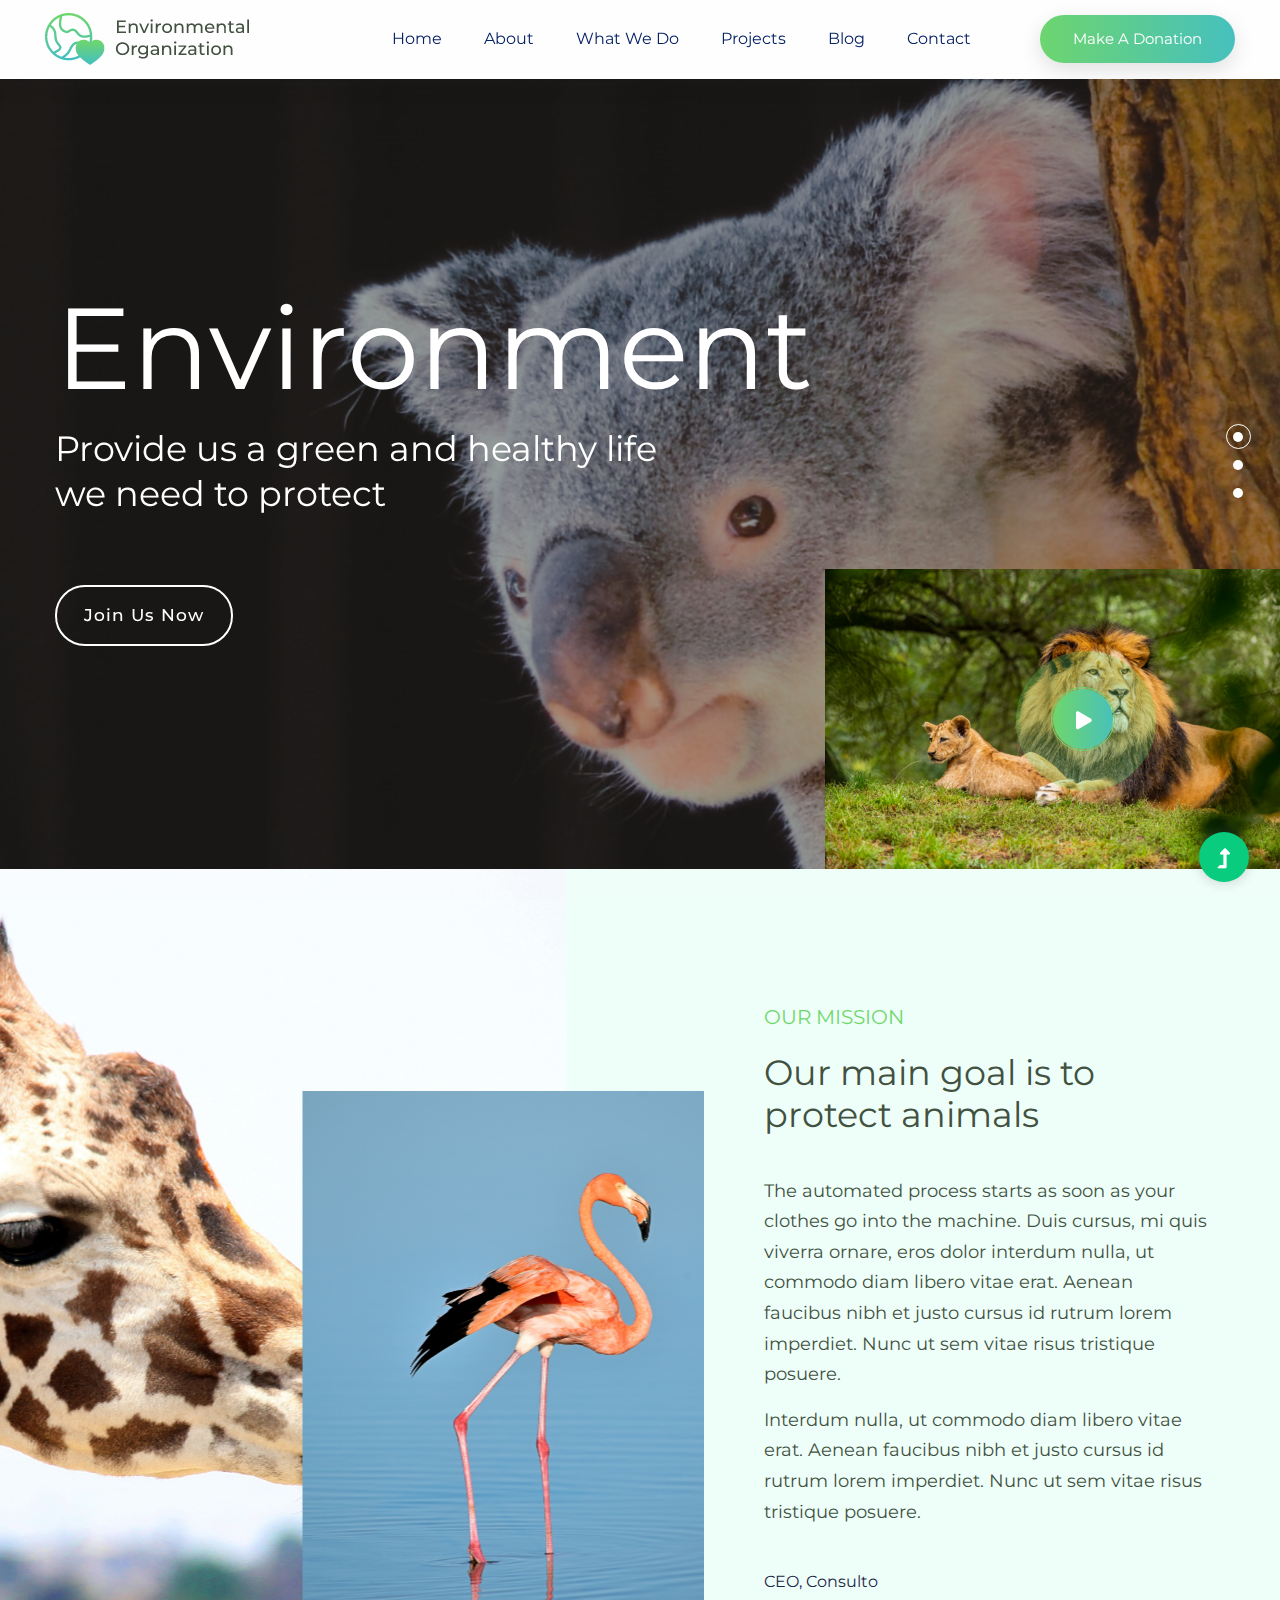
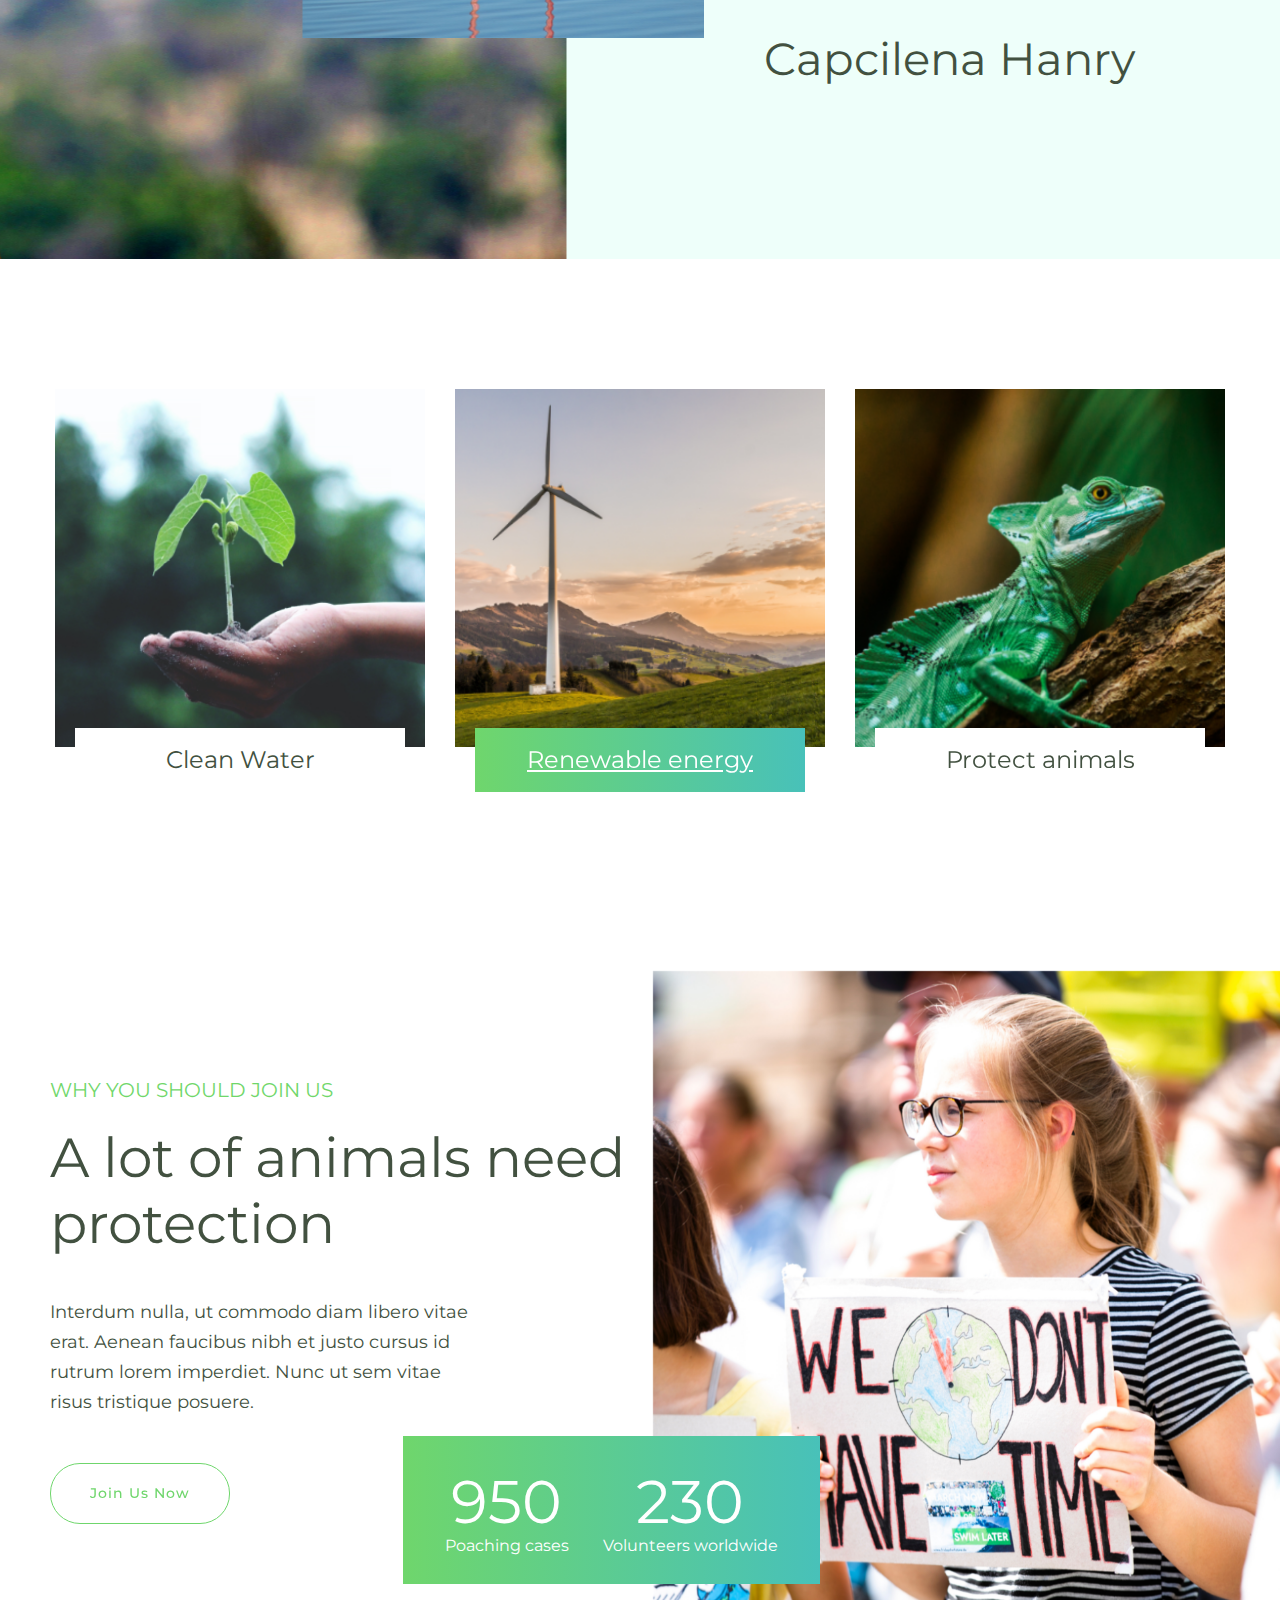
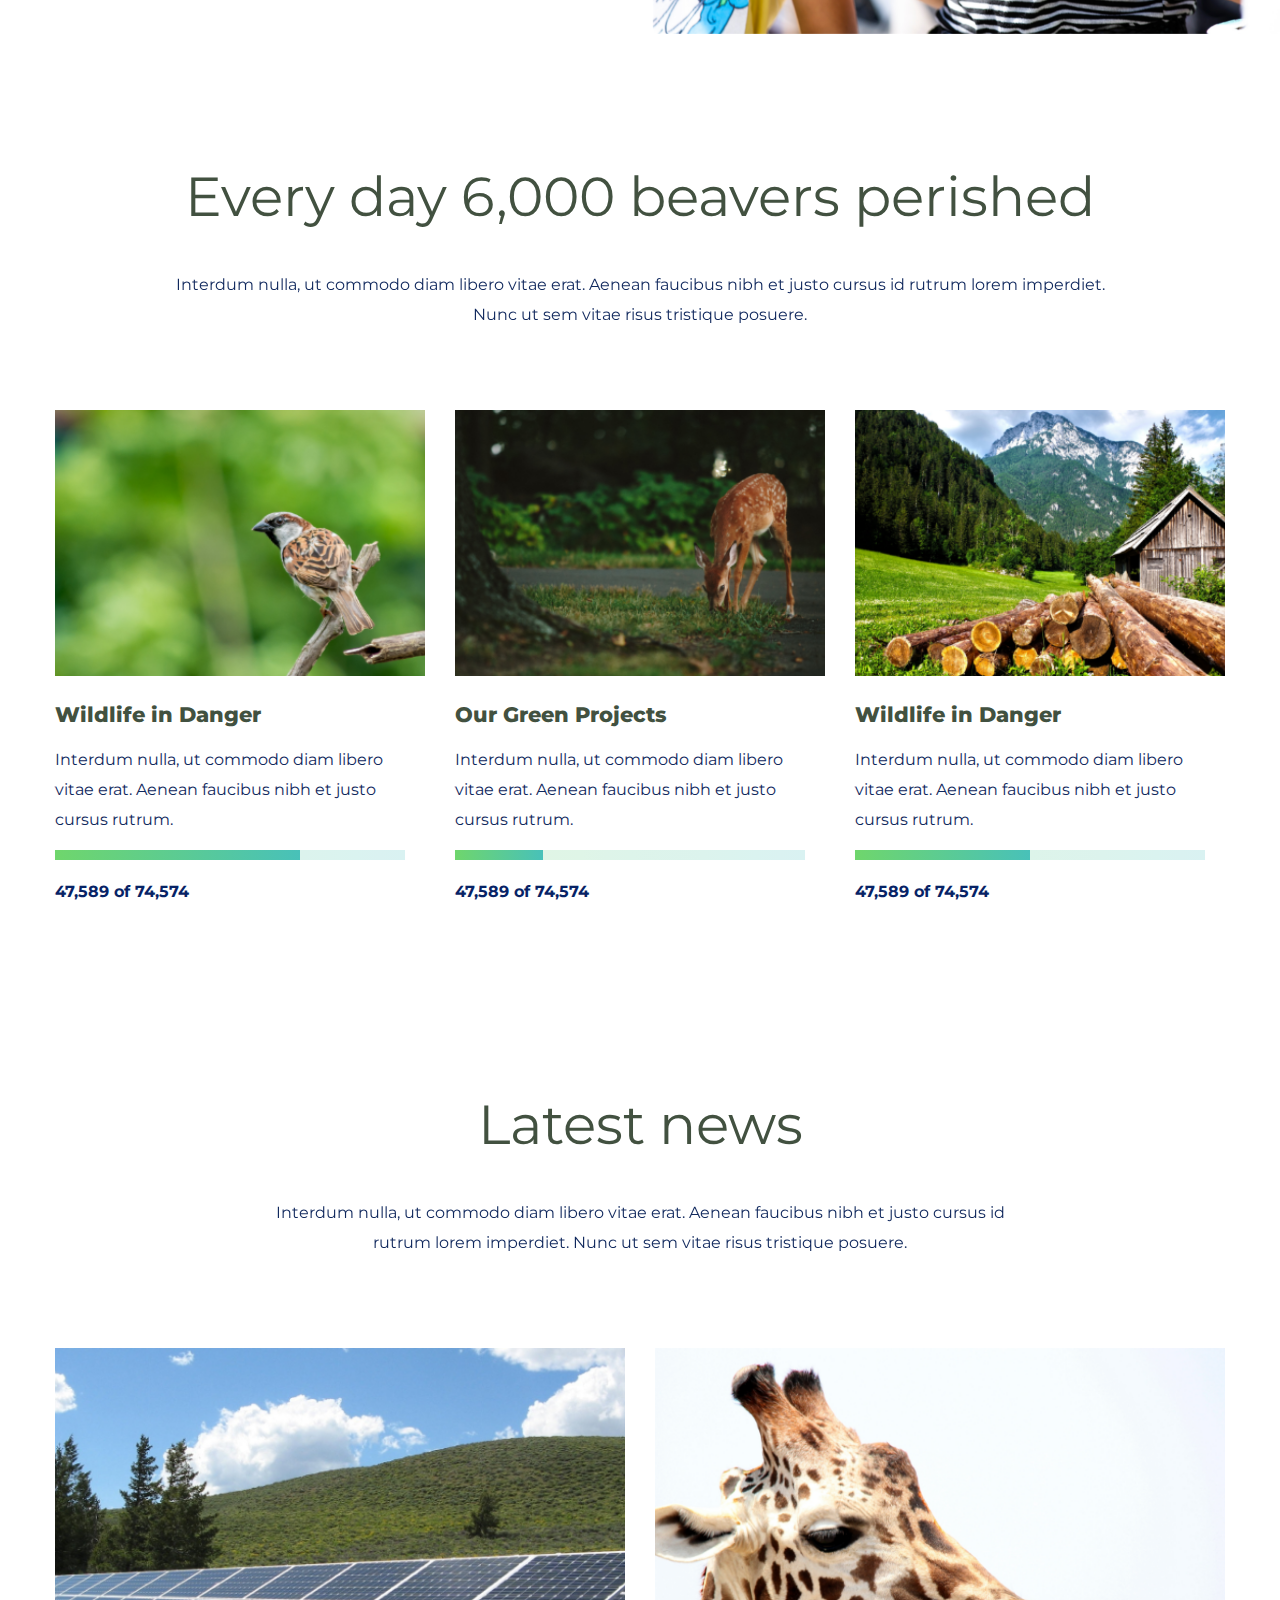
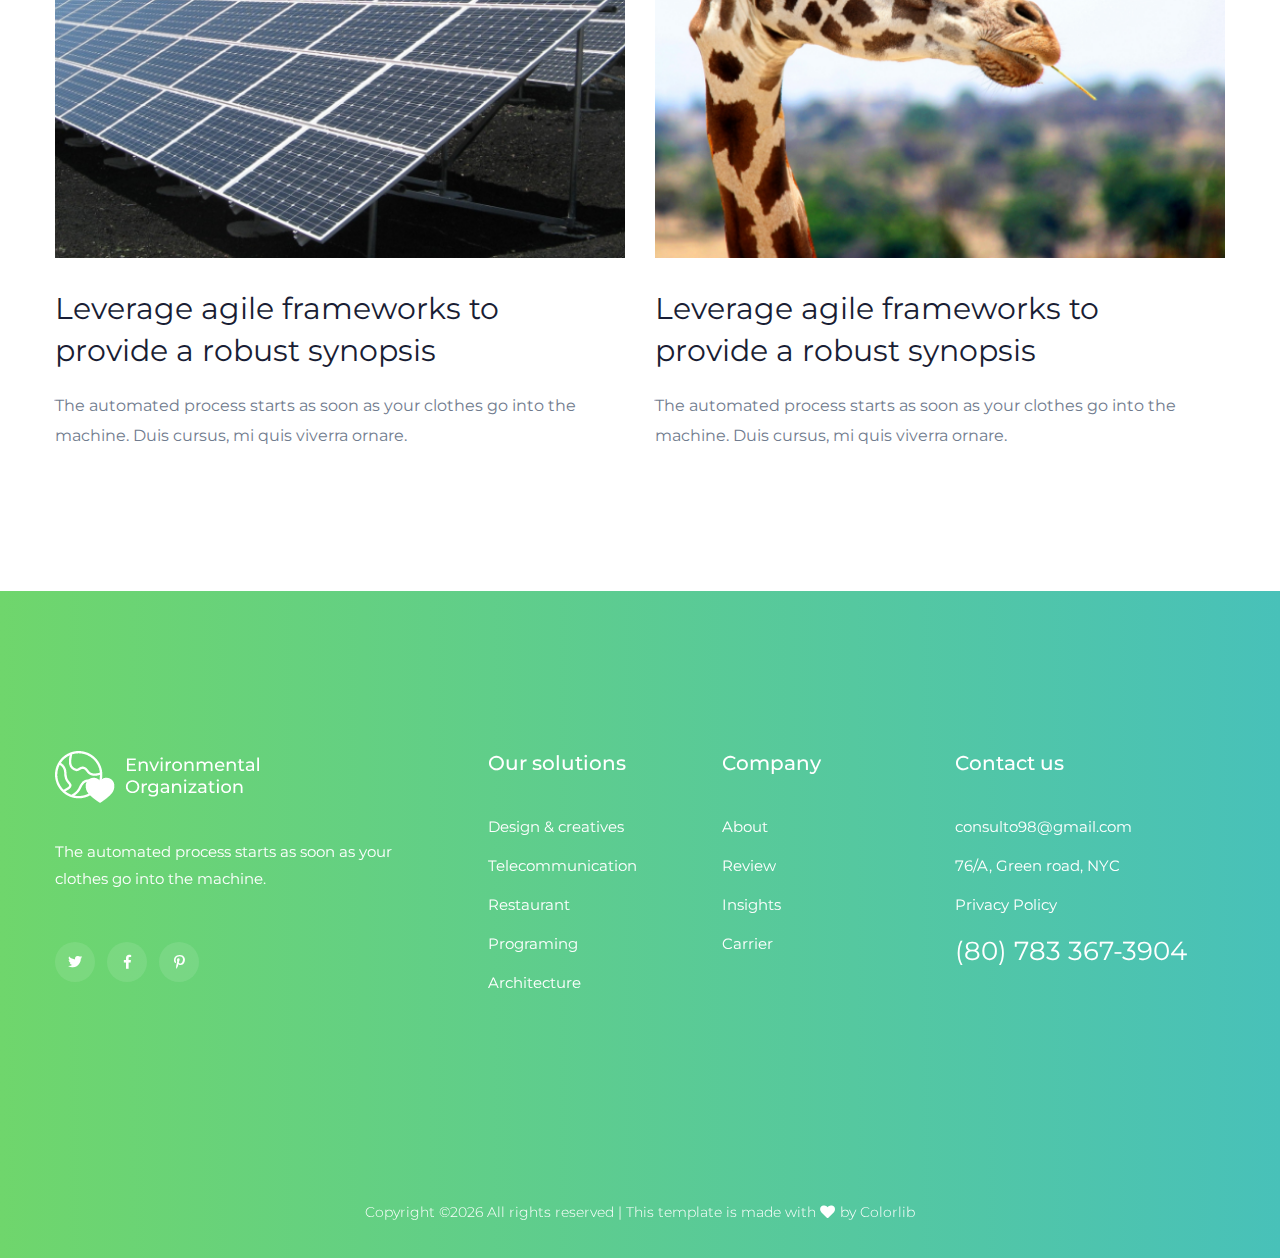
==== index.html @ 36869dfa "first" ====
<!doctype html>
<html class="no-js" lang="zxx">
<head>
    <meta charset="utf-8">
    <meta http-equiv="x-ua-compatible" content="ie=edge">
    <title>Environmental</title>
    <meta name="description" content="">
    <meta name="viewport" content="width=device-width, initial-scale=1">
    <link rel="manifest" href="site.webmanifest">
    <link rel="shortcut icon" type="image/x-icon" href="assets/img/favicon.ico">

    <!-- CSS here -->
    <link rel="stylesheet" href="assets/css/bootstrap.min.css">
    <link rel="stylesheet" href="assets/css/owl.carousel.min.css">
    <link rel="stylesheet" href="assets/css/slicknav.css">
    <link rel="stylesheet" href="assets/css/flaticon.css">
    <link rel="stylesheet" href="assets/css/progressbar_barfiller.css">
    <link rel="stylesheet" href="assets/css/gijgo.css">
    <link rel="stylesheet" href="assets/css/animate.min.css">
    <link rel="stylesheet" href="assets/css/animated-headline.css">
    <link rel="stylesheet" href="assets/css/magnific-popup.css">
    <link rel="stylesheet" href="assets/css/fontawesome-all.min.css">
    <link rel="stylesheet" href="assets/css/themify-icons.css">
    <link rel="stylesheet" href="assets/css/slick.css">
    <link rel="stylesheet" href="assets/css/nice-select.css">
    <link rel="stylesheet" href="assets/css/style.css">
</head>

<body>
    <!-- ? Preloader Start -->
    <div id="preloader-active">
        <div class="preloader d-flex align-items-center justify-content-center">
            <div class="preloader-inner position-relative">
                <div class="preloader-circle"></div>
                <div class="preloader-img pere-text">
                    <img src="assets/img/logo/loder.png" alt="">
                </div>
            </div>
        </div>
    </div>
    <!-- Preloader Start -->
    <header>
        <!-- Header Start -->
        <div class="header-area">
            <div class="main-header ">
                <div class="header-bottom  header-sticky">
                    <div class="container-fluid">
                        <div class="row align-items-center">
                            <!-- Logo -->
                            <div class="col-xl-2 col-lg-2">
                                <div class="logo">
                                    <a href="index.html"><img src="assets/img/logo/logo.png" alt=""></a>
                                </div>
                            </div>
                            <div class="col-xl-10 col-lg-10">
                                <div class="menu-wrapper  d-flex align-items-center justify-content-end">
                                    <!-- Main-menu -->
                                    <div class="main-menu d-none d-lg-block">
                                        <nav>
                                            <ul id="navigation">                                                                                          
                                                <li><a href="index.html">Home</a></li>
                                                <li><a href="about.html">About</a></li>
                                                <li><a href="what-do.html">What we Do</a></li>
                                                <li><a href="projects.html">Projects</a></li>
                                                <li><a href="blog.html">Blog</a>
                                                    <ul class="submenu">
                                                        <li><a href="blog.html">Blog</a></li>
                                                        <li><a href="blog_details.html">Blog Details</a></li>
                                                        <li><a href="elements.html">Element</a></li>
                                                    </ul>
                                                </li>
                                                <li><a href="contact.html">Contact</a></li>
                                            </ul>
                                        </nav>
                                    </div>
                                    <!-- Header-btn -->
                                    <div class="header-right-btn d-none d-lg-block ml-20">
                                        <a href="contact.html" class="btn header-btn">Make a Donation</a>
                                    </div>
                                </div>
                            </div> 
                            <!-- Mobile Menu -->
                            <div class="col-12">
                                <div class="mobile_menu d-block d-lg-none"></div>
                            </div>
                        </div>
                    </div>
                </div>
            </div>
        </div>
        <!-- Header End -->
    </header>
    <main>
        
        <!-- slider Area Start-->
        <div class="slider-area position-relative">
            <div class="slider-active dot-style">
                <!-- Single Slider -->
                <div class="single-slider hero-overly slider-height slider-bg1 d-flex align-items-center">
                    <div class="container">
                        <div class="row">
                            <div class="col-xl-8 col-lg-8 col-md-8 col-sm-10">
                                <div class="hero__caption">
                                    <h1 data-animation="fadeInUp" data-delay=".2s">Environment</h1>
                                    <P data-animation="fadeInUp" data-delay=".4s">Provide us a green and healthy life<br> we need to protect </P>
                                    <!-- Hero-btn -->
                                    <div class="hero__btn">
                                        <a href="industries.html" class="hero-btn mb-10"  data-animation="fadeInUp" data-delay=".8s">Join Us Now</a>
                                    </div>
                                </div>
                            </div>
                        </div>
                    </div>
                </div>
                <!-- Single Slider -->
                <div class="single-slider hero-overly slider-height slider-bg1 d-flex align-items-center">
                    <div class="container">
                        <div class="row">
                            <div class="col-xl-8 col-lg-8 col-md-8 col-sm-10">
                                <div class="hero__caption">
                                    <h1 data-animation="fadeInUp" data-delay=".2s">Environment</h1>
                                    <P data-animation="fadeInUp" data-delay=".4s">Provide us a green and healthy life<br> we need to protect </P>
                                    <!-- Hero-btn -->
                                    <div class="hero__btn">
                                        <a href="industries.html" class="hero-btn mb-10"  data-animation="fadeInUp" data-delay=".8s">Join Us Now</a>
                                    </div>
                                </div>
                            </div>
                        </div>
                    </div>
                </div>
                <!-- Single Slider -->
                <div class="single-slider hero-overly slider-height slider-bg1 d-flex align-items-center">
                    <div class="container">
                        <div class="row">
                            <div class="col-xl-8 col-lg-8 col-md-8 col-sm-10">
                                <div class="hero__caption">
                                    <h1 data-animation="fadeInUp" data-delay=".2s">Environment</h1>
                                    <P data-animation="fadeInUp" data-delay=".4s">Provide us a green and healthy life<br> we need to protect </P>
                                    <!-- Hero-btn -->
                                    <div class="hero__btn">
                                        <a href="industries.html" class="hero-btn mb-10"  data-animation="fadeInUp" data-delay=".8s">Join Us Now</a>
                                    </div>
                                </div>
                            </div>
                        </div>
                    </div>
                </div>
            </div>

            <!--? video_start -->
            <div class="video-area d-flex align-items-center justify-content-center">
                <div class="video-wrap position-relative">
                    <div class="video-icon" >
                        <a class="popup-video btn-icon" href="https://www.youtube.com/watch?v=up68UAfH0d0"><i class="fas fa-play"></i></a>
                    </div>
                </div>
            </div>
            <!-- video_end -->

        </div>
        <!-- slider Area End-->
        <!--? Visit Our Tailor Start -->
        <div class="visit-tailor-area fix">
            <!--Right Contents  -->
            <div class="tailor-offers"></div>
            <!-- left Contents -->
            <div class="tailor-details">
                <span>Our Mission</span>
                <h2>Our main goal is to protect animals</h2>
                <p>The automated process starts as soon as 
                    your clothes go into the machine. Duis cursus, mi quis 
                    viverra ornare, eros dolor interdum nulla, ut commodo 
                    diam libero vitae erat. Aenean faucibus nibh et justo 
                    cursus id rutrum lorem imperdiet. Nunc ut sem vitae 
                risus tristique posuere.</p>
                <p class="pera-bottom">Interdum nulla, ut commodo diam libero vitae erat. 
                    Aenean faucibus nibh et justo cursus id rutrum lorem 
                imperdiet. Nunc ut sem vitae risus tristique posuere.</p>
                <div class="footer-tittles">
                    <p>CEO, Consulto</p>
                    <h2>Capcilena Hanry</h2>
                </div>
            </div>
        </div>
        <!-- Visit Our Tailor End -->
        <!--? Services Area Start -->
        <div class="service-area section-padding30">
            <div class="container">
                <div class="row">
                    <div class="col-lg-4 col-md-6 col-sm-11">
                        <div class="single-cat text-center mb-30">
                            <div class="cat-icon">
                                <img src="assets/img/gallery/services1.png" alt="">
                            </div>
                            <div class="cat-cap">
                                <h5><a href="#">Clean Water</a></h5>
                            </div>
                        </div>
                    </div>
                    <div class="col-lg-4 col-md-6 col-sm-11">
                        <div class="single-cat active text-center mb-30">
                            <div class="cat-icon">
                                <img src="assets/img/gallery/services2.png" alt="">
                            </div>
                            <div class="cat-cap">
                                <h5><a href="#">Renewable energy</a></h5>
                            </div>
                        </div>
                    </div>
                    <div class="col-lg-4 col-md-6 col-sm-11">
                        <div class="single-cat text-center mb-30">
                            <div class="cat-icon">
                                <img src="assets/img/gallery/services3.png" alt="">
                            </div>
                            <div class="cat-cap">
                                <h5><a href="#">Protect animals</a></h5>
                            </div>
                        </div>
                    </div>
                </div>
            </div>
        </div>
        <!-- Services Area End -->
        <!--? About Area Start -->
        <section class="support-company-area fix pt-10">
            <div class="support-wrapper align-items-center">
                <div class="left-content">
                    <!-- section tittle -->
                    <div class="section-tittle section-tittle2 mb-30">
                        <span>Why You Should join us</span>
                        <h2>A lot of animals need protection</h2>
                    </div>
                    <div class="support-caption">
                        <p class="pera-top">Interdum nulla, ut commodo diam libero vitae erat. 
                            Aenean faucibus nibh et justo cursus id rutrum lorem 
                        imperdiet. Nunc ut sem vitae risus tristique posuere.</p>
                        <a href="#" class="border-btn">Join Us Now</a>
                    </div>
                </div>
                <div class="right-content">
                    <!-- img -->
                    <div class="right-img">
                        <img src="assets/img/gallery/safe_in.png" alt="">
                    </div>
                    <div class="support-img-cap text-center d-flex">
                        <div class="single-one">
                            <span>950</span>
                            <p>Poaching cases</p>
                        </div>
                        <div class="single-two">
                            <span>230</span>
                            <p>Volunteers worldwide</p>
                        </div>
                    </div>
                </div>
            </div>
        </section>
        <!-- About Area End -->
        <!--? Our Cases Start -->
        <div class="our-cases-area section-padding30">
            <div class="container">
                <div class="row justify-content-center">
                    <div class="col-xl-10 col-lg-10 ">
                        <!-- Section Tittle -->
                        <div class="section-tittle text-center mb-80">
                            <h2>Every day 6,000 beavers perished</h2>
                            <p class="pl-20 pr-20">Interdum nulla, ut commodo diam libero vitae erat. Aenean faucibus nibh et justo 
                            cursus id rutrum lorem imperdiet. Nunc ut sem vitae risus tristique posuere.</p>
                        </div>
                    </div>
                </div>
                <div class="row">
                    <div class="col-lg-4 col-md-6 col-sm-6">
                        <div class="single-cases mb-40">
                            <div class="cases-img">
                                <img src="assets/img/gallery/case1.png" alt="">
                            </div>
                            <div class="cases-caption">
                                <h3><a href="#">Wildlife in Danger</a></h3>
                                <p>Interdum nulla, ut commodo diam libero vitae 
                                    erat. Aenean faucibus nibh et justo cursus 
                                rutrum.</p>
                                <!-- Progress Bar -->
                                <div class="single-skill mb-15">
                                    <div class="bar-progress">
                                        <div id="bar1" class="barfiller">
                                            <div class="tipWrap">
                                                <span class="tip"></span>
                                            </div>
                                            <span class="fill" data-percentage="70"></span>
                                        </div>
                                    </div>
                                </div>
                                <!-- / progress -->
                                <div class="prices">
                                    <p><span>47,589 of 74,574</span></p>
                                </div>
                            </div>
                        </div>
                    </div>
                    <div class="col-lg-4 col-md-6 col-sm-6">
                        <div class="single-cases mb-40">
                            <div class="cases-img">
                                <img src="assets/img/gallery/case2.png" alt="">
                            </div>
                            <div class="cases-caption">
                                <h3><a href="#">Our Green Projects</a></h3>
                                <p>Interdum nulla, ut commodo diam libero vitae 
                                    erat. Aenean faucibus nibh et justo cursus 
                                rutrum.</p>
                                <!-- Progress Bar -->
                                <div class="single-skill mb-15">
                                    <div class="bar-progress">
                                        <div id="bar2" class="barfiller">
                                            <div class="tipWrap">
                                                <span class="tip"></span>
                                            </div>
                                            <span class="fill" data-percentage="25"></span>
                                        </div>
                                    </div>
                                </div>
                                <div class="prices">
                                    <p><span>47,589 of 74,574</span></p>
                                </div>
                            </div>
                        </div>
                    </div>
                    <div class="col-lg-4 col-md-6 col-sm-6">
                        <div class="single-cases">
                            <div class="cases-img">
                                <img src="assets/img/gallery/case3.png" alt="">
                            </div>
                            <div class="cases-caption">
                                <h3><a href="#">Wildlife in Danger</a></h3>
                                <p>Interdum nulla, ut commodo diam libero vitae 
                                    erat. Aenean faucibus nibh et justo cursus 
                                rutrum.</p>
                                <!-- Progress Bar -->
                                <div class="single-skill mb-15">
                                    <div class="bar-progress">
                                        <div id="bar3" class="barfiller">
                                            <div class="tipWrap">
                                                <span class="tip"></span>
                                            </div>
                                            <span class="fill" data-percentage="50"></span>
                                        </div>
                                    </div>
                                </div>
                                <div class="prices">
                                    <p><span>47,589 of 74,574</span></p>
                                </div>
                            </div>
                        </div>
                    </div>
                </div>
            </div>
        </div>
        <!-- Our Cases End -->
        <!--? Blog Area Start -->
        <section class="home-blog-area pb-padding">
            <div class="container">
                <!-- Section Tittle -->
                <div class="row justify-content-center">
                    <div class="col-xl-8 col-lg-9 col-md-11">
                        <div class="section-tittle text-center mb-90">
                            <h2>Latest news</h2>
                            <p>Interdum nulla, ut commodo diam libero vitae erat. Aenean faucibus nibh et justo  cursus id rutrum lorem imperdiet. Nunc ut sem vitae risus tristique posuere.</p>
                        </div>
                    </div>
                </div>
                <div class="row">
                    <div class="col-xl-6 col-lg-6 col-md-6">
                        <div class="home-blog-single mb-30">
                            <div class="blog-img-cap">
                                <div class="blog-img">
                                    <img src="assets/img/gallery/home-blog1.png" alt="">
                                </div>
                                <div class="blog-cap">
                                    <h3><a href="blog_details.html">Leverage agile frameworks to provide a robust synopsis</a></h3>
                                    <p>The automated process starts as soon as  your clothes go into the machine. Duis cursus, mi quis viverra ornare.</p>
                                </div>
                            </div>
                        </div>
                    </div>
                    <div class="col-xl-6 col-lg-6 col-md-6">
                        <div class="home-blog-single mb-30">
                            <div class="blog-img-cap">
                                <div class="blog-img">
                                    <img src="assets/img/gallery/home-blog2.png" alt="">
                                </div>
                                <div class="blog-cap">
                                    <h3><a href="blog_details.html">Leverage agile frameworks to provide a robust synopsis</a></h3>
                                    <p>The automated process starts as soon as  your clothes go into the machine. Duis cursus, mi quis viverra ornare.</p>
                                </div>
                            </div>
                        </div>
                    </div>
                </div>
            </div>
        </section>
        <!-- Blog Area End -->

    </main>
    <footer>
        <div class="footer-wrapper">
           <!-- Footer Start-->
           <div class="footer-area footer-padding">
               <div class="container ">
                   <div class="row justify-content-between">
                       <div class="col-xl-4 col-lg-3 col-md-8 col-sm-8">
                           <div class="single-footer-caption mb-50">
                               <div class="single-footer-caption mb-30">
                                   <!-- logo -->
                                   <div class="footer-logo mb-35">
                                       <a href="index.html"><img src="assets/img/logo/logo2_footer.png" alt=""></a>
                                   </div>
                                   <div class="footer-tittle">
                                       <div class="footer-pera">
                                           <p>The automated process starts as soon as your clothes go into the machine.</p>
                                       </div>
                                   </div>
                                   <!-- social -->
                                   <div class="footer-social">
                                       <a href="#"><i class="fab fa-twitter"></i></a>
                                       <a href="https://bit.ly/sai4ull"><i class="fab fa-facebook-f"></i></a>
                                       <a href="#"><i class="fab fa-pinterest-p"></i></a>
                                   </div>
                               </div>
                           </div>
                       </div>
                       <div class="col-xl-2 col-lg-3 col-md-4 col-sm-4">
                           <div class="single-footer-caption mb-50">
                               <div class="footer-tittle">
                                   <h4>Our solutions</h4>
                                   <ul>
                                       <li><a href="#">Design & creatives</a></li>
                                       <li><a href="#">Telecommunication</a></li>
                                       <li><a href="#">Restaurant</a></li>
                                       <li><a href="#">Programing</a></li>
                                       <li><a href="#">Architecture</a></li>
                                   </ul>
                               </div>
                           </div>
                       </div>
                       <div class="col-xl-2 col-lg-2 col-md-4 col-sm-4">
                           <div class="single-footer-caption mb-50">
                               <div class="footer-tittle">
                                   <h4>Company</h4>
                                   <ul>
                                       <li><a href="#">About</a></li>
                                       <li><a href="#">Review</a></li>
                                       <li><a href="#">Insights</a></li>
                                       <li><a href="#">Carrier</a></li>
                                   </ul>
                               </div>
                           </div>
                       </div>
                       <div class="col-xl-3 col-lg-4 col-md-6 col-sm-4">
                           <div class="single-footer-caption mb-50">
                               <div class="footer-tittle">
                                   <h4>Contact us</h4>
                                   <ul>
                                       <li><a href="#">consulto98@gmail.com</a></li>
                                       <li><a href="#">76/A, Green road, NYC</a></li>
                                       <li><a href="#">Privacy Policy</a></li>
                                       <li class="number"><a href="#">(80) 783 367-3904</a></li>
                                   </ul>
                               </div>
                           </div>
                       </div>
                   </div>
               </div>
           </div>
           <!-- footer-bottom area -->
           <div class="footer-bottom-area">
               <div class="container">
                   <div class="footer-border">
                       <div class="row d-flex align-items-center">
                           <div class="col-xl-12 ">
                               <div class="footer-copy-right text-center">
                                   <p><!-- Link back to Colorlib can't be removed. Template is licensed under CC BY 3.0. -->
                                      Copyright &copy;<script>document.write(new Date().getFullYear());</script> All rights reserved | This template is made with <i class="fa fa-heart" aria-hidden="true"></i> by <a href="https://colorlib.com" target="_blank">Colorlib</a>
                                      <!-- Link back to Colorlib can't be removed. Template is licensed under CC BY 3.0. --></p>
                                  </div>
                              </div>
                          </div>
                      </div>
                  </div>
              </div>
              <!-- Footer End-->
          </div>
      </footer>
      <!-- Scroll Up -->
      <div id="back-top" >
        <a title="Go to Top" href="#"> <i class="fas fa-level-up-alt"></i></a>
    </div>

    <!-- JS here -->

    <script src="./assets/js/vendor/modernizr-3.5.0.min.js"></script>
    <!-- Jquery, Popper, Bootstrap -->
    <script src="./assets/js/vendor/jquery-1.12.4.min.js"></script>
    <script src="./assets/js/popper.min.js"></script>
    <script src="./assets/js/bootstrap.min.js"></script>
    <!-- Jquery Mobile Menu -->
    <script src="./assets/js/jquery.slicknav.min.js"></script>

    <!-- Jquery Slick , Owl-Carousel Plugins -->
    <script src="./assets/js/owl.carousel.min.js"></script>
    <script src="./assets/js/slick.min.js"></script>
    <!-- One Page, Animated-HeadLin -->
    <script src="./assets/js/wow.min.js"></script>
    <script src="./assets/js/animated.headline.js"></script>
    <script src="./assets/js/jquery.magnific-popup.js"></script>

    <!-- Date Picker -->
    <script src="./assets/js/gijgo.min.js"></script>
    <!-- Nice-select, sticky -->
    <script src="./assets/js/jquery.nice-select.min.js"></script>
    <script src="./assets/js/jquery.sticky.js"></script>
    <!-- Progress -->
    <script src="./assets/js/jquery.barfiller.js"></script>
    
    <!-- counter , waypoint,Hover Direction -->
    <script src="./assets/js/jquery.counterup.min.js"></script>
    <script src="./assets/js/waypoints.min.js"></script>
    <script src="./assets/js/jquery.countdown.min.js"></script>
    <script src="./assets/js/hover-direction-snake.min.js"></script>

    <!-- contact js -->
    <script src="./assets/js/contact.js"></script>
    <script src="./assets/js/jquery.form.js"></script>
    <script src="./assets/js/jquery.validate.min.js"></script>
    <script src="./assets/js/mail-script.js"></script>
    <script src="./assets/js/jquery.ajaxchimp.min.js"></script>
    
    <!-- Jquery Plugins, main Jquery -->	
    <script src="./assets/js/plugins.js"></script>
    <script src="./assets/js/main.js"></script>
    
</body>
</html>
---- assets/css/flaticon.css ----
/*
  	Flaticon icon font: Flaticon
  	Creation date: 02/06/2020 05:24
  	*/

@font-face {
  font-family: "Flaticon";
  src: url("../fonts/Flaticon.eot");
  src: url("../fonts/Flaticon.eot?#iefix") format("embedded-opentype"),
       url("../fonts/Flaticon.woff2") format("woff2"),
       url("../fonts/Flaticon.woff") format("woff"),
       url("../fonts/Flaticon.ttf") format("truetype"),
       url("../fonts/Flaticon.svg#Flaticon") format("svg");
  font-weight: normal;
  font-style: normal;
}

@media screen and (-webkit-min-device-pixel-ratio:0) {
  @font-face {
    font-family: "Flaticon";
    src: url("../fonts/Flaticon.svg#Flaticon") format("svg");
  }
}

[class^="flaticon-"]:before, [class*=" flaticon-"]:before,
[class^="flaticon-"]:after, [class*=" flaticon-"]:after {   
  font-family: Flaticon;
font-style: normal;
}

.flaticon-null:before { content: "\f100"; }
.flaticon-null-1:before { content: "\f101"; }
.flaticon-gear:before { content: "\f102"; }
.flaticon-think:before { content: "\f103"; }
---- assets/css/progressbar_barfiller.css ----
/* Custom Code skills */
.single-skill{
  display: flex;
}

.single-skill span {
	color: #79838b;
	font-size: 13px;
	font-weight: 300;
	letter-spacing: 0;
	margin-bottom: 14px;
	display: block;
}
.single-skill .bar-progress {
	width: 100%;
}
.single-skill .bar-title {
  width: 20%;
  margin-bottom: 19px;
}

.skills-content {
  padding-top: 200px;
  padding-left: 70px;
}

.skills-shape-bg {
  height: 651px;
  width: 868px;
  position: absolute;
  content: "";
  border: 2px solid #4d4d4d;
  left: 40%;
  top: 255px;
}

.skills-shape-bg::before {
  position: absolute;
  content: "";
  height: 465px;
  width: 300px;
  border: 2px solid #4d4d4d;
  left: -35%;
  top: 50%;
  transform: translateY(-50%);
  border-right: 0;
}



/* Default */
.barfiller {
	width: 100%;
	height: 10px;
	background: #f6f9fc;
  position: relative;
  border-radius: 5px;
}

.barfiller .fill {
  display: block;
  position: relative;
  width: 0px;
  height: 100%;
  background: #333;
  z-index: 1;
  border-radius: 5px;
}

.barfiller .tipWrap { display: none; }

.barfiller .tip {
  margin-top: -28px;
  padding: 2px 4px;
  font-size: 16px;
  color: #09cc7f;
  left: 0px;
  position: absolute;
  z-index: 2;
  background: transparent;
  font-weight: 800;
}

.barfiller .tip:after {
  border: solid;
  border-color: rgba(0,0,0,.8) transparent;
  border-width: 6px 6px 0 6px;
  content: "";
  display: block;
  position: absolute;
  left: 9px;
  top: 100%;
  z-index: 9;
  display: none;
  
}
---- assets/css/gijgo.css ----
.gj-button {
    background-color: #f5f5f5;
    border: 1px solid #ddd;
    color: #000;
    border-radius: 3px;
    padding: 6px 10px;
    cursor: pointer;
}

.gj-unselectable {
    -webkit-touch-callout: none;
    -webkit-user-select: none;
    -khtml-user-select: none;
    -moz-user-select: none;
    -ms-user-select: none;
    user-select: none;
}

.gj-row {
    display: -webkit-box;
    display: -ms-flexbox;
    display: flex;
    -ms-flex-wrap: wrap;
    flex-wrap: wrap;
}

.gj-margin-left-5 {
    margin-left: 5px;
}

.gj-margin-left-10 {
    margin-left: 10px;
}

.gj-width-full {
    width: 100%;
}

.gj-cursor-pointer {
    cursor: pointer;
}

.gj-text-align-center {
    text-align: center;
}

.gj-font-size-16 {
    font-size: 16px;
}

.gj-hidden {
    display: none;
}

/** Material Design */
.gj-button-md {
    background: 0 0;
    border: none;
    border-radius: 2px;
    color: rgba(0, 0, 0, 0.87);
    position: relative;
    height: 36px;
    margin: 0;
    min-width: 64px;
    padding: 0 16px;
    display: inline-block;
    font-family: "Roboto","Helvetica","Arial",sans-serif;
    font-size: 1rem;
    font-weight: 500;
    text-transform: uppercase;
    letter-spacing: 0;
    overflow: hidden;
    will-change: box-shadow;
    transition: box-shadow .2s cubic-bezier(.4,0,1,1),background-color .2s cubic-bezier(.4,0,.2,1),color .2s cubic-bezier(.4,0,.2,1);
    outline: none;
    cursor: pointer;
    text-decoration: none;
    text-align: center;
    line-height: 36px;
    vertical-align: middle;
    overflow: hidden;
    -webkit-user-select: none;
    -moz-user-select: none;
    -ms-user-select: none;
    user-select: none;
}

.gj-button-md:hover {
    background-color: rgba(158,158,158,.2);
}

.gj-button-md:disabled {
    color: rgba(0,0,0,.26);
    background: 0 0;
}

.gj-button-md .material-icons,
.gj-button-md .gj-icon {
    vertical-align: middle;
    /*font-size: 1.3rem;
    margin-right: 4px;*/
}

.gj-button-md.gj-button-md-icon {
    width: 24px;
    height: 31px;
    min-width: 24px;
    padding: 0px;
    display: table;
}

.gj-button-md.gj-button-md-icon .material-icons,
.gj-button-md.gj-button-md-icon .gj-icon {
    display: table-cell;
    margin-right: 0px;
    width: 24px;
    height: 24px;
}

.gj-button-md.active {
    background-color: rgba(158,158,158,.4);
}

.gj-button-md-group {
    position: relative;
    display: inline-block;
    vertical-align: middle;
}
.gj-textbox-md {
	/* border: none; */
	/* border-bottom: 1px solid rgba(0,0,0,.42); */
	display: block;
	font-family: "Helvetica","Arial",sans-serif;
	font-size: 16px;
	line-height: 16px;
	/* padding: 4px 0px; */
	margin: 0;
	/* width: 100%; */
	background: 0 0;
	/* text-align: ; */
	color: rgba(0,0,0,.87);
	padding-left: 44px;
	border: 1px solid #dca73a;
	/* padding: 15px 15px; */
	/* text-align: center; */
	width: 177px;
	height: 55px;
	border-radius: 5px;
}
.gj-textbox-md:focus,
.gj-textbox-md:active {
    /* border-bottom: 2px solid rgba(0,0,0,.42); */
    outline: none;
}

.gj-textbox-md::placeholder {
    color: #8e8e8e;
}

.gj-textbox-md:-ms-input-placeholder {
    color: #8e8e8e;
}

.gj-textbox-md::-ms-input-placeholder {
    color: #8e8e8e;
}

.gj-md-spacer-24 {
    min-width: 24px;
    width: 24px;
    display: inline-block;
}

.gj-md-spacer-32 {
    min-width: 32px;
    width: 32px;
    display: inline-block;
}

.gj-modal {
    position: fixed;
    top: 0;
    right: 0;
    bottom: 0;
    left: 0;
    z-index: 1203;
    display: none;
    overflow: hidden;
    -webkit-overflow-scrolling: touch;
    outline: 0;
    background-color: rgba(0, 0, 0, 0.54118);
    transition: 200ms ease opacity;
    will-change: opacity;
}

/* List */
ul.gj-list li [data-role="wrapper"] {
    display: table;
    width: 100%;
}

ul.gj-list li [data-role="checkbox"] {
    display: table-cell;
    vertical-align:middle;
    text-align:center;
}

ul.gj-list li [data-role="image"] {
    display: table-cell;
    vertical-align:middle;
    text-align:center;
}

ul.gj-list li [data-role="display"] {
    display: table-cell;
    vertical-align:middle;
    cursor: pointer;
}

ul.gj-list li [data-role="display"]:empty:before {
  content: "\200b"; /* unicode zero width space character */
}

/* List - Bootstrap */
ul.gj-list-bootstrap {
    padding-left: 0px;
    margin-bottom: 0px;
}

ul.gj-list-bootstrap li {
    padding: 0px;
}

ul.gj-list-bootstrap li [data-role="wrapper"] {
    padding: 0px 10px;
}

ul.gj-list-bootstrap li [data-role="checkbox"] {
    width: 24px;
    padding: 3px;
}

ul.gj-list-bootstrap li [data-role="image"] {
    width: 24px;
    height: 24px;
}

ul.gj-list-bootstrap li [data-role="display"] {
    padding: 8px 0px 8px 4px;
}

.list-group-item.active ul li, .list-group-item.active:focus ul li, .list-group-item.active:hover ul li {
    text-shadow: none;
    color:initial;
}

/* List - Material Design */
ul.gj-list-md {
    padding: 0px;
    list-style: none;
    list-style-type: none;
    line-height: 24px;
    letter-spacing: 0;
    color: #616161; /* Gray 700 */
}

ul.gj-list-md li {
    display: list-item;
    list-style-type: none;
    padding: 0px;
    min-height: unset;
    box-sizing: border-box;
    align-items: center;
    cursor: default;
    overflow: hidden;

    font-family: "Roboto","Helvetica","Arial",sans-serif;
    font-size: 16px;
    font-weight: 400;
    letter-spacing: .04em;
    line-height: 1;
    
    -webkit-flex-direction: row;
    -ms-flex-direction: row;
    flex-direction: row;
    -webkit-flex-wrap: nowrap;
    -ms-flex-wrap: nowrap;
    flex-wrap: nowrap;
}

ul.gj-list-md li [data-role="checkbox"] {
    height: 24px;
    width: 24px;
}

ul.gj-list-md li [data-role="image"] {
    height: 24px;
    width: 24px;
}

ul.gj-list-md li [data-role="display"] {
    padding: 8px 0px 8px 5px;
    order: 0;
    flex-grow: 2;
    text-decoration: none;
    box-sizing: border-box;
    align-items: center;
    text-align: left;
    color: rgba(0,0,0,.87);
}

ul.gj-list-md li.disabled>[data-role="wrapper"]>[data-role="display"] {
    color: #9E9E9E; /* Gray 500 */
}

.gj-list-md-active {
    background: #e0e0e0;
    color: #3f51b5;
}


/* Picker */
.gj-picker {
    position: absolute;
    z-index: 1203;
    background-color: #fff;
}

.gj-picker .selected {
    color: #fff;
}

/* Material Design */
.gj-picker-md {
    font-family: "Roboto","Helvetica","Arial",sans-serif;
    font-size: 16px;
    font-weight: 400;
    letter-spacing: .04em;
    line-height: 1;
    color: rgba(0,0,0,.87);
    border: 1px solid #E0E0E0;
}

.gj-modal .gj-picker-md {
    border: 0px;
}

.gj-picker-md [role="header"] {
    color: rgba(255, 255, 255, 0.54);
    display: flex;
    background: #2196f3;
    align-items: baseline;
    user-select: none;
    justify-content: center;
}

.gj-picker-md [role="footer"] {
    float: right;
    padding: 10px;
}

.gj-picker-md [role="footer"] button.gj-button-md {
    color: #2196f3;
    font-weight: bold;
    font-size: 13px;
}

/* Bootstrap */
.gj-picker-bootstrap {
    border-radius: 4px;
    border: 1px solid #E0E0E0;
}

.gj-picker-bootstrap .selected {
    color: #888;
}

.gj-picker-bootstrap [role="header"] {
    background: #eee;
    color: #AAA;
}
@font-face {
    font-family: 'gijgo-material';
    src: url('../fonts/gijgo-material.eot?235541');
    src: url('../fonts/gijgo-material.eot?235541#iefix') format('embedded-opentype'), url('../fonts/gijgo-material.ttf?235541') format('truetype'), url('../fonts/gijgo-material.woff?235541') format('woff'), url('../fonts/gijgo-material.svg?235541#gijgo-material') format('svg');
    font-weight: normal;
    font-style: normal;
}

.gj-icon {
    /* use !important to prevent issues with browser extensions that change fonts */
    font-family: 'gijgo-material' !important;
    font-size: 24px;
    speak: none;
    font-style: normal;
    font-weight: normal;
    font-variant: normal;
    text-transform: none;
    line-height: 1;
    /* Enable Ligatures ================ */
    letter-spacing: 0;
    -webkit-font-feature-settings: "liga";
    -moz-font-feature-settings: "liga=1";
    -moz-font-feature-settings: "liga";
    -ms-font-feature-settings: "liga" 1;
    font-feature-settings: "liga";
    -webkit-font-variant-ligatures: discretionary-ligatures;
    font-variant-ligatures: discretionary-ligatures;
    /* Better Font Rendering =========== */
    -webkit-font-smoothing: antialiased;
    -moz-osx-font-smoothing: grayscale;
}

.gj-icon.undo:before {
    content: "\e900";
}

.gj-icon.vertical-align-top:before {
    content: "\e901";
}

.gj-icon.vertical-align-center:before {
    content: "\e902";
}

.gj-icon.vertical-align-bottom:before {
    content: "\e903";
}

.gj-icon.arrow-dropup:before {
    content: "\e904";
}

.gj-icon.clock:before {
    content: "\e905";
}

.gj-icon.refresh:before {
    content: "\e906";
}

.gj-icon.last-page:before {
    content: "\e907";
}

.gj-icon.first-page:before {
    content: "\e908";
}

.gj-icon.cancel:before {
    content: "\e909";
}

.gj-icon.clear:before {
    content: "\e90a";
}

.gj-icon.check-circle:before {
    content: "\e90b";
}

.gj-icon.delete:before {
    content: "\e90c";
}

.gj-icon.arrow-upward:before {
    content: "\e90d";
}

.gj-icon.arrow-forward:before {
    content: "\e90e";
}

.gj-icon.arrow-downward:before {
    content: "\e90f";
}

.gj-icon.arrow-back:before {
    content: "\e910";
}

.gj-icon.list-numbered:before {
    content: "\e911";
}

.gj-icon.list-bulleted:before {
    content: "\e912";
}

.gj-icon.indent-increase:before {
    content: "\e913";
}

.gj-icon.indent-decrease:before {
    content: "\e914";
}

.gj-icon.redo:before {
    content: "\e915";
}

.gj-icon.align-right:before {
    content: "\e916";
}

.gj-icon.align-left:before {
    content: "\e917";
}

.gj-icon.align-justify:before {
    content: "\e918";
}

.gj-icon.align-center:before {
    content: "\e919";
}

.gj-icon.strikethrough:before {
    content: "\e91a";
}

.gj-icon.italic:before {
    content: "\e91b";
}

.gj-icon.underlined:before {
    content: "\e91c";
}

.gj-icon.bold:before {
    content: "\e91d";
}

.gj-icon.arrow-dropdown:before {
    content: "\e91e";
}

.gj-icon.done:before {
    content: "\e91f";
}

.gj-icon.pencil:before {
    content: "\e920";
}

.gj-icon.minus:before {
    content: "\e921";
}

.gj-icon.plus:before {
    content: "\e922";
}

.gj-icon.chevron-up:before {
    content: "\e923";
}

.gj-icon.chevron-right:before {
    content: "\e924";
}

.gj-icon.chevron-down:before {
    content: "\e925";
}

.gj-icon.chevron-left:before {
    content: "\e926";
}

.gj-icon.event:before {
    content: "\e927";
}
.gj-draggable {
    cursor: move;
}
.gj-resizable-handle {
    position: absolute;
    font-size: 0.1px;
    display: block;
    -ms-touch-action: none;
    touch-action: none;
    z-index: 1203;
}

.gj-resizable-n {
    cursor: n-resize;
    height: 7px;
    width: 100%;
    top: -5px;
    left: 0;
}
.gj-resizable-e {
    cursor: e-resize;
    width: 7px;
    right: -5px;
    top: 0;
    height: 100%;
}
.gj-resizable-s {
    cursor: s-resize;
    height: 7px;
    width: 100%;
    bottom: -5px;
    left: 0;
}
.gj-resizable-w {
	cursor: w-resize;
	width: 7px;
	left: -5px;
	top: 0;
	height: 100%;
}
.gj-resizable-se {
	cursor: se-resize;
	width: 12px;
	height: 12px;
	right: 1px;
	bottom: 1px;
}
.gj-resizable-sw {
	cursor: sw-resize;
	width: 9px;
	height: 9px;
	left: -5px;
	bottom: -5px;
}
.gj-resizable-nw {
	cursor: nw-resize;
	width: 9px;
	height: 9px;
	left: -5px;
	top: -5px;
}
.gj-resizable-ne {
	cursor: ne-resize;
	width: 9px;
	height: 9px;
	right: -5px;
	top: -5px;
}

.gj-dialog-footer {
    position: absolute;
    bottom: 0px;
    width: 100%;
    margin-top: 0px;
}

.gj-dialog-scrollable [data-role="body"] {
    overflow-x: hidden;
    overflow-y: scroll;
}

/** Bootstrap 3 **/
.gj-dialog-bootstrap {
    overflow: hidden;
    z-index: 1202;
}

.gj-dialog-bootstrap [data-role="title"] {
    display: inline;
}
.gj-dialog-bootstrap [data-role="close"] {
    line-height: 1.42857143;
}

/** Bootstrap 4 **/
.gj-dialog-bootstrap4 {
    overflow: hidden;
    z-index: 1202;
}

.gj-dialog-bootstrap4 [data-role="title"] {
    display: inline;
}
.gj-dialog-bootstrap4 [data-role="close"] {
    line-height: 1.5;
}

/** Material Design **/
.gj-dialog-md {
    background-color: #FFF;
    overflow: hidden;
    border: none;
    box-shadow: 0 11px 15px -7px rgba(0,0,0,.2), 0 24px 38px 3px rgba(0,0,0,.14), 0 9px 46px 8px rgba(0,0,0,.12);
    box-sizing: border-box;
    position: relative;
    display: -webkit-box;
    display: -webkit-flex;
    display: -ms-flexbox;
    display: flex;
    -webkit-box-orient: vertical;
    -webkit-box-direction: normal;
    -webkit-flex-direction: column;
    -ms-flex-direction: column;
    flex-direction: column;
    -webkit-background-clip: padding-box;
    background-clip: padding-box;
    outline: 0;
    z-index: 1202;
}

.gj-dialog-md-header {
    padding: 24px 24px 0px 24px;
    font-family: "Roboto","Helvetica","Arial",sans-serif;
}

.gj-dialog-md-title {
    margin: 0;
    font-weight: 400;
    display: inline;
    line-height: 28px;
    font-size: 20px;
}

.gj-dialog-md-close {
    -webkit-appearance: none;
    padding: 0;
    cursor: pointer;
    background: 0 0;
    border: 0;
    float: right;
    line-height: 28px;
    font-size: 28px;
}

.gj-dialog-md-body {
    padding: 20px 24px 24px 24px;
    color: rgba(0,0,0,.54);
    font-family: "Helvetica","Arial",sans-serif;
    font-size: 14px;
    font-weight: 400;
    line-height: 20px;
}

.gj-dialog-md-footer {
    padding: 8px 8px 8px 24px;
    display: -webkit-flex;
    display: -ms-flexbox;
    display: flex;
    -webkit-flex-direction: row-reverse;
    -ms-flex-direction: row-reverse;
    flex-direction: row-reverse;
    -webkit-flex-wrap: wrap;
    -ms-flex-wrap: wrap;
    flex-wrap: wrap;

    box-sizing: border-box;
}

.gj-dialog-md-footer>*:first-child {
    margin-right: 0;
}

.gj-dialog-md-footer>* {
    margin-right: 8px;
    height: 36px;
}
DIV.gj-grid-wrapper {
    margin: auto;
    position: relative;
    clear:both;
    z-index: 1;
}

TABLE.gj-grid {
    margin: auto;    
    border-collapse: collapse;
    width: 100%;
    table-layout: fixed;
}

TABLE.gj-grid THEAD TH [data-role="selectAll"] {
    margin: auto;
}

TABLE.gj-grid THEAD TH [data-role="title"] {
    display: inline-block;
}

TABLE.gj-grid THEAD TH [data-role="sorticon"] {
    display: inline-block;
}

TABLE.gj-grid THEAD TH {
    overflow: hidden;
    text-overflow: ellipsis;
}

TABLE.gj-grid.autogrow-header-row THEAD TH {
    overflow: auto;
    text-overflow: initial;
    white-space: pre-wrap;
    -ms-word-break: break-word;
    word-break: break-word;
}

TABLE.gj-grid > tbody > tr > td {
    overflow: hidden;
    position: relative;
}

table.gj-grid tbody div[data-role="display"] {
    vertical-align: middle;
    text-indent: 0;
    white-space: pre-wrap;
    -ms-word-break: break-word;
    word-break: break-word;
}

table.gj-grid.fixed-body-rows tbody div[data-role="display"] {
    overflow: hidden;
    text-overflow: ellipsis;
    white-space: nowrap;
    -ms-word-break: initial;
    word-break: initial;
}

table.gj-grid tfoot DIV[data-role="display"] {
    vertical-align: middle;
    text-indent: 0;
    display: flex;
}

TABLE.gj-grid .fa {
    padding: 2px;
}

TABLE.gj-grid > tbody > tr > td > div {
    padding: 2px;
    overflow: hidden;
}

DIV.gj-grid-wrapper DIV.gj-grid-loading-cover
{
    background: #BBBBBB;
    opacity: 0.5;
    position: absolute;
    vertical-align: middle;
}

DIV.gj-grid-wrapper DIV.gj-grid-loading-text
{
    position: absolute;
    font-weight: bold;
}

/* Bootstrap Theme */
table.gj-grid-bootstrap thead th {
    background-color: #f5f5f5;
    vertical-align:middle;
}

table.gj-grid-bootstrap thead th [data-role="sorticon"] {
    margin-left: 5px;
}

table.gj-grid-bootstrap thead th [data-role="sorticon"] i.gj-icon,
table.gj-grid-bootstrap thead th [data-role="sorticon"] i.material-icons {
    position: absolute;
    font-size: 20px;
    top: 15px;
}

table.gj-grid-bootstrap tbody tr td div[data-role="display"] {
    padding: 0px;
}

.gj-grid-bootstrap-4 .gj-checkbox-bootstrap {
    display: inline-block;
    padding-top: 2px;
}

.gj-grid-bootstrap-4 tbody tr.active {
    background-color: rgba(0,0,0,.075);
}

/* Material Design Theme */
.gj-grid-md {
    position: relative;
    border: 1px solid #e0e0e0;
    border-collapse: collapse;
    white-space: nowrap;
    font-size: 13px;
    font-family: "Roboto","Helvetica","Arial",sans-serif;
    background-color: #fff;
}

.gj-grid-md td:first-of-type, .gj-grid-md th:first-of-type {
    padding-left: 24px;
}

.gj-grid-md th {
    position: relative;
    vertical-align: bottom;
    font-weight: 700;
    line-height: 31px;
    letter-spacing: 0;
    height: 56px;
    font-size: 12px;
    color: rgba(0,0,0,.54);
    padding-bottom: 8px;
    box-sizing: border-box;
    padding: 12px 18px;
    text-align: right;
}

.gj-grid-md td {
    position: relative;
    height: 48px;
    border-top: 1px solid #e0e0e0;
    border-bottom: 1px solid #e0e0e0;
    padding: 12px 18px;
    box-sizing: border-box;
    text-align: left;
    color: rgba(0,0,0,.87);
}

.gj-grid-md tbody tr {
    position: relative;
    height: 48px;
    transition-duration: .28s;
    transition-timing-function: cubic-bezier(.4,0,.2,1);
    transition-property: background-color;
}

.gj-grid-md tbody tr:hover {
    background-color: #EEEEEE; /* Gray 200 */
}

.gj-grid-md tbody tr.gj-grid-md-select {
    background-color: #F5F5F5; /* Grey 100 */
}


table.gj-grid-md thead th [data-role="sorticon"] {
    margin-left: 5px;
}

table.gj-grid-md thead th [data-role="sorticon"] i.gj-icon,
table.gj-grid-md thead th [data-role="sorticon"] i.material-icons {
    position: absolute;
    font-size: 16px;
    top: 19px;
}

table.gj-grid-md thead th.gj-grid-select-all {
    padding-bottom: 3px;
}
/* Hide all prioritized columns by default */
@media only all {
	th.display-1120,
	td.display-1120,
	th.display-960,
	td.display-960,
	th.display-800,
	td.display-800,
	th.display-640,
	td.display-640,
	th.display-480,
	td.display-480,
	th.display-320,
	td.display-320 {
		display: none;
	}
}

/* Show at 320px (20em x 16px) */
@media screen and (min-width: 20em) {
	TABLE.gj-grid-bootstrap th.display-320,
	TABLE.gj-grid-bootstrap td.display-320 {
		display: table-cell;
	}
}
/* Show at 480px (30em x 16px) */
@media screen and (min-width: 30em) {
	TABLE.gj-grid-bootstrap th.display-480,
	TABLE.gj-grid-bootstrap td.display-480 {
		display: table-cell;
	}
}
/* Show at 640px (40em x 16px) */
@media screen and (min-width: 40em) {
	TABLE.gj-grid-bootstrap th.display-640,
	TABLE.gj-grid-bootstrap td.display-640 {
		display: table-cell;
	}
}
/* Show at 800px (50em x 16px) */
@media screen and (min-width: 50em) {
	TABLE.gj-grid-bootstrap th.display-800,
	TABLE.gj-grid-bootstrap td.display-800 {
		display: table-cell;
	}
}
/* Show at 960px (60em x 16px) */
@media screen and (min-width: 60em) {
	TABLE.gj-grid-bootstrap th.display-960,
	TABLE.gj-grid-bootstrap td.display-960 {
		display: table-cell;
	}
}
/* Show at 1,120px (70em x 16px) */
@media screen and (min-width: 70em) {
	TABLE.gj-grid-bootstrap th.display-1120,
	TABLE.gj-grid-bootstrap td.display-1120 {
		display: table-cell;
	}
}

/* Material Design Theme */
.gj-grid-md tfoot tr th {
    padding-right: 14px;
}

.gj-grid-md tfoot tr[data-role="pager"] .gj-grid-mdl-pager-label {
    padding-left: 5px;
    padding-right: 5px;
}

.gj-grid-md tfoot tr[data-role="pager"] .gj-dropdown-md {
    margin-left: 12px;
}

.gj-grid-md tfoot tr[data-role="pager"] .gj-dropdown-md [role="presenter"] {
    font-size: 12px;
    font-weight: bold;
    color: rgba(0,0,0,.54);
}

.gj-grid-md tfoot tr[data-role="pager"] .gj-dropdown-md [role="presenter"] [role="display"] {
    text-align: right;
}

.gj-grid-md tfoot tr[data-role="pager"] .gj-grid-md-limit-select {
    margin-left: 10px;
    font-size: 12px;
    font-weight: bold;
    color: rgba(0,0,0,.54);
}

/* Bootstrap */
.gj-grid-bootstrap tfoot tr[data-role="pager"] th {
    line-height: 30px;
    background-color: #f5f5f5;
}

.gj-grid-bootstrap tfoot tr[data-role="pager"] th > div > div {
    margin-right: 5px;
}

.gj-grid-bootstrap tfoot tr[data-role="pager"] th > div > button {
    margin-right: 5px;
}

.gj-grid-bootstrap-4 tfoot tr[data-role="pager"] th > div button {
    height: 34px;
}

.gj-grid-bootstrap-4 tfoot tr[data-role="pager"] th div .gj-dropdown-bootstrap-4 .gj-dropdown-expander-mi .gj-icon {
    top: 5px;
}

.gj-grid-bootstrap-3 tfoot tr[data-role="pager"] th > div > input {
    margin-right: 5px;
    width: 40px;
    text-align: right;
    display: inline-block;
    font-weight: bold;
}

.gj-grid-bootstrap-4 tfoot tr[data-role="pager"] th > div > div.input-group {
    width: 40px;
}

.gj-grid-bootstrap-4 tfoot tr[data-role="pager"] th > div > div.input-group input {
    text-align: right;
    font-weight: bold;
    height: 34px;
    padding-top: 2px;
    padding-bottom: 6px;
}

.gj-grid-bootstrap tfoot tr[data-role="pager"] th > div > select {
    display: inline-block;
    margin-right: 5px;
    width: 60px;
}

.gj-grid-bootstrap tfoot tr[data-role="pager"] th .gj-dropdown-bootstrap .gj-list-bootstrap [data-role="display"] {
    line-height: 14px;
}

.gj-grid-bootstrap tfoot tr[data-role="pager"] th .gj-dropdown-bootstrap [role="presenter"] [role="display"] {
    font-weight: bold;
}

.gj-grid-bootstrap tfoot tr[data-role="pager"] th .gj-dropdown-bootstrap-3 [role="presenter"] {
    padding: 2px 8px;
}

.gj-grid-bootstrap tfoot tr[data-role="pager"] th .gj-dropdown-bootstrap-4 [role="presenter"] {
    padding: 1px 8px;
}
.gj-grid thead tr th div.gj-grid-column-resizer-wrapper {
    position: relative;
    width: 100%;
    height: 0px; 
    top: 0px; 
    left: 0px; 
    padding: 0px;
}

span.gj-grid-column-resizer {
    position: absolute;
    right: 0px;
    width: 10px;
    top: -100px;
    height: 300px;
    z-index: 1203;
    cursor: e-resize;
}

.gj-grid-resize-cursor {
    cursor: e-resize;
}
.gj-grid-md tbody tr.gj-grid-top-border td {
  border-top: 2px solid #777;
}
.gj-grid-md tbody tr.gj-grid-bottom-border td {
  border-bottom: 2px solid #777;
}

.gj-grid-bootstrap tbody tr.gj-grid-top-border td {
  border-top: 2px solid #777;
}
.gj-grid-bootstrap tbody tr.gj-grid-bottom-border td {
  border-bottom: 2px solid #777;
}
.gj-grid-md thead tr th.gj-grid-left-border,
.gj-grid-md tbody tr td.gj-grid-left-border
{
    border-left: 3px solid #777;
}
.gj-grid-md thead tr th.gj-grid-right-border,
.gj-grid-md tbody tr td.gj-grid-right-border
{
    border-right: 3px solid #777;
}

.gj-grid-bootstrap thead tr th.gj-grid-left-border,
.gj-grid-bootstrap tbody tr td.gj-grid-left-border
{
    border-left: 5px solid #ddd;
}
.gj-grid-bootstrap thead tr th.gj-grid-right-border,
.gj-grid-bootstrap tbody tr td.gj-grid-right-border
{
    border-right: 5px solid #ddd;
}
.gj-dirty {
    position: absolute;
    top: 0px;
    left: 0px;
    border-style: solid;
    border-width: 3px;
    border-color: #f00 transparent transparent #f00;
    padding: 0;
    overflow: hidden;
    vertical-align: top;
}

/* Material Design */
.gj-grid-md tbody tr td.gj-grid-management-column {
    padding: 3px;
}

.gj-grid-md tbody tr td[data-mode="edit"] {
    padding: 0px 18px;
}

.gj-grid-md tbody .gj-dropdown-md [role="presenter"] [role="display"] {
    padding: 0px;
}

/* Bootstrap */
.gj-grid-bootstrap tbody tr td[data-mode="edit"] {
    padding: 0px;
}

.gj-grid-bootstrap tbody tr td[data-mode="edit"] [data-role="edit"] {
    padding: 0px;
}

/* Bootstrap 3 */
.gj-grid-bootstrap-3 tbody tr td.gj-grid-management-column {
    padding: 3px;
}

.gj-grid-bootstrap-3 tbody tr td[data-mode="edit"] {
    height: 38px;
}

.gj-grid-bootstrap-3 tbody tr td[data-mode="edit"] [data-role="edit"] input[type="text"] {
    height: 37px;
    padding: 8px;
}

.gj-grid-bootstrap-3 tbody tr td[data-mode="edit"] .gj-dropdown-bootstrap [role="presenter"] {
    border: 0px;
    border-radius: 0px;
    height: 37px;
    padding-left: 8px;
}

.gj-grid-bootstrap-3 tbody tr td[data-mode="edit"] .gj-datepicker-bootstrap {
    height: 37px;
}

.gj-grid-bootstrap-3 tbody tr td[data-mode="edit"] .gj-datepicker-bootstrap [role="input"] {
    height: 37px;
    border:0px;
    border-radius: 0px;
}

.gj-grid-bootstrap-3 tbody tr td[data-mode="edit"] .gj-datepicker-bootstrap [role="right-icon"] {
    border:0px;
    border-radius: 0px;
}

.gj-grid-bootstrap-3 tbody tr td[data-mode="edit"] .gj-checkbox-bootstrap {
    display: inline-block;
    padding-top: 10px;
    height: 32px;
}

/* Bootstrap 4 */
.gj-grid-bootstrap-4 tbody tr td.gj-grid-management-column {
    padding: 6px;
}

.gj-grid-bootstrap-4 tbody tr td[data-mode="edit"] [data-role="edit"] input[type="text"] {
    height: 48px;
    padding-left: 12px;
}

.gj-grid-bootstrap-4 tbody tr td[data-mode="edit"] .gj-dropdown-bootstrap [role="presenter"] {
    border: 0px;
    border-radius: 0px;
    height: 48px;
    padding-left: 12px;
    font-family: -apple-system,system-ui,BlinkMacSystemFont,"Segoe UI",Roboto,"Helvetica Neue",Arial,sans-serif;
}

.gj-grid-bootstrap-4 tbody tr td[data-mode="edit"] .gj-dropdown-bootstrap-4 [role="expander"].gj-dropdown-expander-mi .gj-icon,
.gj-grid-bootstrap-4 tbody tr td[data-mode="edit"] .gj-dropdown-bootstrap-4 [role="expander"].gj-dropdown-expander-mi .material-icons {
    top: 13px;
}

.gj-grid-bootstrap-4 tbody tr td[data-mode="edit"] .gj-datepicker-bootstrap {
    height: 48px;
}

.gj-grid-bootstrap-4 tbody tr td[data-mode="edit"] .gj-datepicker-bootstrap [role="input"] {
    height: 48px;
    border:0px;
    border-radius: 0px;
}

.gj-grid-bootstrap-4 tbody tr td[data-mode="edit"] .gj-datepicker-bootstrap [role="right-icon"] {
    background-color: #fff;
}

.gj-grid-bootstrap-4 tbody tr td[data-mode="edit"] .gj-datepicker-bootstrap [role="right-icon"] button {
    border: 0px;
    border-radius: 0px;
    width: 43px;
    position: relative;
}

.gj-grid-bootstrap-4 tbody tr td[data-mode="edit"] .gj-datepicker-bootstrap [role="right-icon"] .gj-icon,
.gj-grid-bootstrap-4 tbody tr td[data-mode="edit"] .gj-datepicker-bootstrap [role="right-icon"] .material-icons {
    top: 13px;
    left: 10px;
    font-size: 24px;
}

.gj-grid-bootstrap-4 tbody tr td[data-mode="edit"] .gj-checkbox-bootstrap {
    display: inline-block;
    padding-top: 15px;
    height: 42px;
}
.gj-grid-md thead tr[data-role="filter"] th {
    border-top: 1px solid #e0e0e0;
}

div.gj-grid-wrapper div.gj-grid-bootstrap-toolbar {
    background-color: #f5f5f5;
    padding: 8px;
    font-weight: bold;
    border: 1px solid #ddd;
}

div.gj-grid-wrapper div.gj-grid-bootstrap-4-toolbar {
    background-color: #f5f5f5;
    padding: 12px;
    font-weight: bold;
    border: 1px solid #ddd;
}

div.gj-grid-wrapper div.gj-grid-md-toolbar {
    font-weight: bold;
    font-size: 24px;
    font-family: "Helvetica","Arial",sans-serif;
    background-color: rgb(255, 255, 255);
    
    border-top: 1px solid #e0e0e0;
    border-left: 1px solid #e0e0e0;
    border-right: 1px solid #e0e0e0;
    border-bottom: 0px;
    border-collapse: collapse;

    padding: 0 18px 0px 18px;
    line-height: 56px;
}
table.gj-grid-scrollable tbody {
    overflow-y: auto;
    overflow-x: hidden;
    display: block;
}

/* Material Design */
table.gj-grid-md.gj-grid-scrollable {
    border-bottom: 0px;
}

table.gj-grid-md.gj-grid-scrollable tbody {
    border-right: 1px solid #e0e0e0;
    border-bottom: 1px solid #e0e0e0;
}

table.gj-grid-md.gj-grid-scrollable tfoot {
    border-bottom: 1px solid #e0e0e0;
}

/* Bootstrap 3 */
table.gj-grid-bootstrap.gj-grid-scrollable {
    border-bottom: 0px;
}

table.gj-grid-bootstrap.gj-grid-scrollable tbody {
    border-right: 1px solid #ddd;
    border-bottom: 1px solid #ddd;
}

table.gj-grid-bootstrap.gj-grid-scrollable tbody tr[data-role="row"]:first-child td {
    border-top: 0px;
}

table.gj-grid-bootstrap.gj-grid-scrollable tbody tr[data-role="row"] td:first-child {
    border-left: 0px;
}

table.gj-grid-bootstrap.gj-grid-scrollable tbody tr[data-role="row"] td:last-child {
    border-right: 0px;
}

table.gj-grid-bootstrap.gj-grid-scrollable tfoot {
    border-bottom: 1px solid #ddd;
}

ul.gj-list li [data-role="spacer"] {
    display: table-cell;
}

ul.gj-list li [data-role="expander"] {
    display: table-cell;
    vertical-align:middle;
    text-align:center;
    cursor: pointer;
}

[data-type="tree"] ul li [data-role="expander"].gj-tree-material-icons-expander {
    width: 24px;
}

[data-type="tree"] ul li [data-role="expander"].gj-tree-font-awesome-expander {
    width: 24px;
}

[data-type="tree"] ul li [data-role="expander"].gj-tree-glyphicons-expander {
    width: 24px;
}

[data-type="tree"] ul li [data-role="expander"].gj-tree-glyphicons-expander .glyphicon {
    top: 4px;
    height: 24px;
}

/* Bootstrap Theme */
.gj-tree-bootstrap-3 ul.gj-list-bootstrap li {
    border: 0px;
    border-radius: 0px;
    color: #333;
}

.gj-tree-bootstrap-3 ul.gj-list-bootstrap li.active {
    color: #fff;
}

.gj-tree-bootstrap-3 ul.gj-list-bootstrap li.disabled {
    color: #777;
    background-color: #eee;
}

.gj-tree-bootstrap-4 ul.gj-list-bootstrap li {
    border: 0px;
    border-radius: 0px;
    color: #212529;
}

.gj-tree-bootstrap-4 ul.gj-list-bootstrap li.active {
    color: #fff;
}

.gj-tree-bootstrap-4 ul.gj-list-bootstrap li.disabled {
    color: #868e96;
}

.gj-tree-bootstrap-4 ul.gj-list-bootstrap li ul.gj-list-bootstrap {
    width: 100%;
}

.gj-tree-bootstrap-border ul.gj-list-bootstrap li {
    border: 1px solid #ddd;
}

.gj-tree-bootstrap-border ul.gj-list-bootstrap li ul.gj-list-bootstrap li {
    border-left: 0px;
    border-right: 0px;
}

.gj-tree-bootstrap-border ul.gj-list-bootstrap li:first-child {
    border-top-left-radius: 4px;
    border-top-right-radius: 4px;
}

.gj-tree-bootstrap-border ul.gj-list-bootstrap li:last-child {
    border-bottom-left-radius: 4px;
    border-bottom-right-radius: 4px;
}

.gj-tree-bootstrap-border ul.gj-list-bootstrap li ul.gj-list-bootstrap li:first-child {
    border-top-left-radius: 0px;
    border-top-right-radius: 0px;
}

.gj-tree-bootstrap-border ul.gj-list-bootstrap li ul.gj-list-bootstrap li:last-child {
    border-bottom: 0px;
    border-bottom-left-radius: 0px;
    border-bottom-right-radius: 0px;
}

ul.gj-list-bootstrap li [data-role="expander"].gj-tree-material-icons-expander {
    padding-top: 8px;
    padding-bottom: 4px;
}

ul.gj-list-bootstrap li [data-role="expander"].gj-tree-material-icons-expander .gj-icon {
    width: 24px;
    height: 24px;
}

/* Material Design Theme */
ul.gj-list-md li.disabled > [data-role="wrapper"] > [data-role="expander"] {
    color: #9E9E9E; /* Gray 500 */
}

.gj-tree-md-border ul.gj-list-md li {
    border: 1px solid #616161; /* Gray 700 */
    margin-bottom: -1px;
}

.gj-tree-md-border ul.gj-list-md li ul.gj-list-md li {
    border-left: 0px;
    border-right: 0px;
}

.gj-tree-md-border ul.gj-list-md li ul.gj-list-md li:last-child {
    border-bottom: 0px;
}
.gj-tree-drop-above {    
    border-top: 1px solid #000;
}

.gj-tree-drop-below {
    border-bottom: 1px solid #000;
}

.gj-tree-bootstrap-3 ul.gj-list-bootstrap li [data-role="wrapper"].drop-above {
    border-top: 2px solid #000;
}

.gj-tree-bootstrap-3 ul.gj-list-bootstrap li [data-role="wrapper"].drop-below {
    border-bottom: 2px solid #000;
}

.gj-tree-bootstrap-4 ul.gj-list-bootstrap li [data-role="wrapper"].drop-above {
    border-top: 2px solid #000;
}

.gj-tree-bootstrap-4 ul.gj-list-bootstrap li [data-role="wrapper"].drop-below {
    border-bottom: 2px solid #000;
}

.gj-tree-drag-el {
    padding: 0px;
    margin: 0px;
    z-index: 1203;
}

.gj-tree-drag-el li {
    padding: 0px;
    margin: 0px;
}

.gj-tree-drag-el [data-role="wrapper"] {
    cursor: move;
    display: table;
}

.gj-tree-drag-el [data-role="indicator"] {
    width: 14px;
    padding: 0px 3px;
    display: table-cell;
    vertical-align: middle;
    text-align: center;
}

.gj-tree-bootstrap-drag-el li.list-group-item {
    border: 0px;
    background: unset;
}

.gj-tree-bootstrap-drag-el [data-role="indicator"] {
    width: 24px;
    height: 24px;
    padding: 0px;
}

.gj-tree-md-drag-el [data-role="indicator"] {
    width: 24px;
    height: 24px;
    padding: 0px;
}
/* Bootstrap */
.gj-checkbox-bootstrap {
    min-width: 0;
    font-size: 0;
    font-weight: normal;
    margin: 0px;
    text-align: center;
    width: 18px;
    height: 18px;
    position: relative;
    display: inline;
}

.gj-checkbox-bootstrap input[type="checkbox"] {
    display: none;
    margin-bottom: -12px;
}

.gj-checkbox-bootstrap span {
    background: #fff;
    display: block;
    content: " ";
    width: 18px;
    height: 18px;
    line-height: 11px;
    font-size: 11px;
    padding: 2px;
    color: #555555;
    border: 1px solid #CCCCCC;
    border-radius: 3px;
    transition: box-shadow 0.2s linear, border-color 0.2s linear;
    cursor: pointer;
    margin: auto;
}

.gj-checkbox-bootstrap input[type="checkbox"]:focus + span:before {
    outline: 0;
    box-shadow: 0 0 0 0 #66afe9, 0 0 6px rgba(102, 175, 233, .6);
    border-color: #66afe9;
}

.gj-checkbox-bootstrap input[type="checkbox"][disabled] + span {
    opacity: 0.6;
    cursor: not-allowed;
}

/* Bootstrap 4 */
.gj-checkbox-bootstrap.gj-checkbox-bootstrap-4 span {
    line-height: 16px;
    padding: 0px;
}

.gj-checkbox-bootstrap-4.gj-checkbox-material-icons input[type="checkbox"]:checked + span:after {
    font-size: 16px;
}

.gj-checkbox-bootstrap-4.gj-checkbox-material-icons input[type="checkbox"]:indeterminate + span:after {
    font-size: 16px;
}

/* Material Design */
.gj-checkbox-md {
    min-width: 0;
    font-size: 0;
    font-weight: normal;
    margin: 0px;
    text-align: center;
    width: 16px;
    height: 16px;
    position: relative;
}

.gj-checkbox-md input[type="checkbox"] {
    display: none;
    margin-bottom: -12px;
}

.gj-checkbox-md span {
    display: inline-block;
    box-sizing: border-box;
    width: 16px;
    height: 16px;
    margin: 0;
    cursor: pointer;
    overflow: hidden;
    border: 2px solid #616161; /* Gray 700 */
    border-radius: 2px;
    z-index: 2;
}

.gj-checkbox-md input[type="checkbox"]:checked + span {
    border: 2px solid #536DFE; /* Indigo A200 */
}

.gj-checkbox-md input[type="checkbox"]:checked + span:after {
    color: #FFF;
    background-color: #536DFE; /* Indigo A200 */
    position: absolute;
    left: 1px;
    top: -15px;
}

.gj-checkbox-md input[type="checkbox"]:indeterminate + span {
    border: 2px solid #616161; /* Gray 700 */
}

.gj-checkbox-md input[type="checkbox"]:indeterminate + span:after {    
    color: #616161;/*color: rgba(0, 0, 0, 1);*/
    position: absolute;
    left: 1px;
    top: -15px;
}

.gj-checkbox-md input[type="checkbox"][disabled] + span {
    border: 2px solid #9E9E9E;
}

.gj-checkbox-md input[type="checkbox"][disabled] + span:after {
    background-color: #9E9E9E;
}

.gj-checkbox-md input[type="checkbox"][disabled]:indeterminate + span:after {
    color: #FFFFFF;
}

/* Material Icons */
.gj-checkbox-material-icons input[type="checkbox"]:checked + span:after {
    content: "\e91f";
    font-size: 14px;
    font-weight: bold;
    white-space: pre;
}

.gj-checkbox-material-icons input[type="checkbox"]:indeterminate + span:after {
    content: "\e921";
    font-size: 14px;
    font-weight: bold;
    white-space: pre;
}

/* Glyphicons */
.gj-checkbox-glyphicons input[type="checkbox"]:checked + span:after {
    display: inline-block;
    font-family: 'Glyphicons Halflings';
    content: "\e013 ";
}

.gj-checkbox-glyphicons input[type="checkbox"]:indeterminate + span:after {
    display: inline-block;
    font-family: 'Glyphicons Halflings';
    content: "\2212 ";
    padding-right: 1px;
}

/* fontawesome */
.gj-checkbox-fontawesome .fa {
    font-size: 14px;
}
.gj-checkbox-bootstrap.gj-checkbox-fontawesome .fa {
    line-height: 18px;
}

.gj-checkbox-fontawesome input[type="checkbox"]:checked + span:before {
    content: "\f00c ";
}

.gj-checkbox-fontawesome input[type="checkbox"]:indeterminate + span:before {
    content: "\f068 ";
}
.gj-editor [role="body"] {
    overflow: auto;
    outline: 0px solid transparent;
    box-sizing: border-box;
}

/* Material Design */
.gj-editor-md {
    padding: 7px;
    font-family: "Roboto","Helvetica","Arial",sans-serif;
    font-size: 14px;
    font-weight: 500;
    letter-spacing: 0;
    border: 1px solid rgba(158,158,158,.2);
}

.gj-editor-md [role="toolbar"] {
    margin-bottom: 7px;
}

.gj-editor-md [role="toolbar"] .gj-button-md {
    min-width: 54px;
    margin-right: 5px;
}

.gj-editor-md [role="toolbar"] .gj-button-md .gj-icon {
    width: 24px;
    height: 24px;
}

.gj-editor-md [role="body"] {
    border: 1px solid rgba(158,158,158,.2);
}

.gj-editor-md p {
    margin: 0;
    padding: 0;
}

.gj-editor-md blockquote {
    font-size: 14px;
}

/* Bootstrap */
.gj-editor-bootstrap {
    padding: 7px;
    border: 1px solid #eceeef;
}

.gj-editor-bootstrap [role="toolbar"] {
    margin-bottom: 7px;
}

.gj-editor-bootstrap [role="toolbar"] .btn-group {
    margin-right: 10px;
}

.gj-editor-bootstrap [role="toolbar"] button {
    height: 36px;
}

.gj-editor-bootstrap [role="body"] {
    border: 1px solid #eceeef;
}

.gj-editor-bootstrap p {
    margin: 0;
    padding: 0;
}

.gj-editor-bootstrap blockquote {
    font-size: 14px;
}
.gj-dropdown {
    position: relative;
    border-collapse: separate;
}

.gj-dropdown [role="presenter"] {
    display: table;
    cursor: pointer;
    outline: none;
    position: relative;
}

.gj-dropdown [role="presenter"] [role="display"] {
    display: table-cell;
    text-align: left;
    width: 100%;
}

.gj-dropdown [role="presenter"] [role="expander"] {
    display: table-cell;
    vertical-align:middle;
    text-align:center;
    width: 24px;
    height: 24px;
}

/* Material Design */
.gj-dropdown-md [role="presenter"] {
    font-family: "Roboto","Helvetica","Arial",sans-serif;
    font-size: 16px;
    font-weight: 400;
    letter-spacing: .04em;
    line-height: 1;
    color: rgba(0,0,0,.87);
    padding: 0px;
    border: 0px;
    border-bottom: 1px solid rgba(0,0,0,.42);
    background: transparent;
}

.gj-dropdown-md [role="presenter"]:focus,
.gj-dropdown-md [role="presenter"]:active {
    border-bottom: 2px solid rgba(0,0,0,.42);
}

.gj-dropdown-md [role="presenter"] [role="display"] {
    padding: 4px 0px;
    line-height: 18px;
}

.gj-dropdown-md [role="presenter"] [role="display"] .placeholder {
    color: #8e8e8e;
}

.gj-dropdown-list-md {
    position: absolute;
    top: 0px;
    left: 0px;
    background-color: #f5f5f5;
    color: #000;
    margin: 0px;
    z-index: 1203;
}

.gj-dropdown-list-md li:hover, .gj-dropdown-list-md li.active {
    background-color: #eee;
}

/* Bootstrap */
.gj-dropdown-bootstrap [role="presenter"] [role="display"] {
    padding-right: 5px;
}

.gj-dropdown-bootstrap [role="presenter"] [role="expander"] {
    padding-left: 5px;
}

.gj-dropdown-bootstrap [role="presenter"] [role="expander"].gj-dropdown-expander-mi {
    width: 24px;
}

.gj-dropdown-bootstrap-3 [role="presenter"] [role="display"] {
    line-height: 20px;
}

.gj-dropdown-bootstrap-3 [role="presenter"] [role="display"] .placeholder {
    color: #9999b3;
}

.gj-dropdown-bootstrap-3 [role="presenter"] [role="expander"] {
    width: 20px;
    height: 20px;
}

.gj-dropdown-bootstrap-3 [role="presenter"] [role="expander"].gj-dropdown-expander-mi .gj-icon,
.gj-dropdown-bootstrap-3 [role="presenter"] [role="expander"].gj-dropdown-expander-mi .material-icons {
    top: 5px;
    right: 10px;
    position: absolute;
}

.gj-dropdown-bootstrap-4 [role="presenter"] {
    border: 1px solid #ced4da;
}

.gj-dropdown-bootstrap-4 [role="presenter"] [role="display"] {
    line-height: 24px;
}

.gj-dropdown-bootstrap-4 [role="presenter"] [role="expander"].gj-dropdown-expander-mi .gj-icon,
.gj-dropdown-bootstrap-4 [role="presenter"] [role="expander"].gj-dropdown-expander-mi .material-icons {
    top: 7px;
    right: 10px;
    position: absolute;
}

.gj-dropdown-list-bootstrap {
    position: absolute;
    top: 32px;
    left: 0px;
    margin: 0px;
    z-index: 1203;
}
.gj-datepicker [role="input"]::-ms-clear {
    display: none;
}

.gj-datepicker [role="right-icon"] {
    cursor: pointer;
}

.gj-picker div[role="navigator"] {
    display: -webkit-box;
    display: -ms-flexbox;
    display: flex;
    -ms-flex-wrap: wrap;
    flex-wrap: wrap;
}

.gj-picker div[role="navigator"] div {
    cursor: pointer;
    position: relative;
    flex-basis: 0;
    -webkit-box-flex: 1;
    -ms-flex-positive: 1;
    flex-grow: 1;
    max-width: 100%;
}

.gj-picker div[role="navigator"] div[role="period"] {
    width: 100%;
    text-align: center;
}

/* Material Design */
.gj-datepicker-md {
	font-family: "Roboto","Helvetica","Arial",sans-serif;
	font-size: 16px;
	font-weight: 400;
	letter-spacing: .04em;
	line-height: 1;
	color: #9d9d9d;
    position: relative;
    /* background-image: url(../img/logo/date-picker-icon.png); */
}
.gj-datepicker-md [role="right-icon"] {
	position: absolute;
	left: 13px;
	top: 16px;
	font-size: 24px;
}

.gj-datepicker-md.small .gj-textbox-md {
    font-size: 14px;
}

.gj-datepicker-md.small .gj-icon {
    font-size: 22px;
}

.gj-datepicker-md.large .gj-textbox-md {
    font-size: 18px;
}

.gj-datepicker-md.large .gj-icon {
    font-size: 28px;
}

.gj-picker-md.datepicker [role="header"] {
    padding: 20px 20px;
    display: block;
}

.gj-picker-md.datepicker [role="header"] [role="year"] {
    font-size: 17px;
    padding-bottom: 5px;
    cursor: pointer;
}

.gj-picker-md.datepicker [role="header"] [role="date"] {
    font-size: 36px;
    cursor: pointer;
}

.gj-picker-md div[role="navigator"] {
    height: 42px;
    line-height: 42px;
}

.gj-picker div[role="navigator"] div[role="period"] {
    font-weight: bold;
    font-size: 15px;
}

.gj-picker-md div[role="navigator"] div:first-child {
    max-width: 42px;
}

.gj-picker-md div[role="navigator"] div:last-child {
    max-width: 42px;
}

.gj-picker-md div[role="navigator"] div i.gj-icon,
.gj-picker-md div[role="navigator"] div i.material-icons {
    position: absolute;
    top: 8px;
}

.gj-picker-md div[role="navigator"] div:first-child i.gj-icon,
.gj-picker-md div[role="navigator"] div:first-child i.material-icons {
    left: 10px;
}

.gj-picker-md div[role="navigator"] div:last-child i.gj-icon,
.gj-picker-md div[role="navigator"] div:last-child i.material-icons {
    right: 11px;
}

.gj-picker-md table thead {
    color: #9E9E9E; /* Gray 500 */
}

.gj-picker-md table tr th div,
.gj-picker-md table tr td div {
    display: block;
    width: 40px;
    height: 40px;
    line-height: 40px;
    font-size: 13px;
    text-align: center;
    vertical-align: middle;
}

[type="year"].gj-picker-md table tr td div,
[type="decade"].gj-picker-md table tr td div,
[type="century"].gj-picker-md table tr td div {
    width: 73px;
    height: 73px;
    line-height: 73px;
    cursor: pointer;
}

.gj-picker-md table tr td.gj-cursor-pointer div:hover {
    background: #EEEEEE;
    border-radius: 50%;
    color: rgba(0,0,0,.87);
}

.gj-picker-md table tr td.other-month div,
.gj-picker-md table tr td.disabled div {
    color: #BDBDBD; /* Gray 400 */
}

.gj-picker-md table tr td.focused div {
    background: #E0E0E0; /* Gray 300 */
    border-radius: 50%;
}

.gj-picker-md table tr td.today div {
    color: #1976D2;
}

.gj-picker-md table tr td.selected.gj-cursor-pointer div {
    color: #FFFFFF;
    background: #1976D2; /* Blue 700 */
    border-radius: 50%;
}

.gj-picker-md table tr td.calendar-week div {
    font-weight: bold;
}

/* Bootstrap */
.gj-datepicker-bootstrap :focus,
.gj-datepicker-bootstrap :active {
    box-shadow: none;
}

.gj-picker-bootstrap {
    border: 1px solid rgba(0,0,0,0.15);
    border-radius: 4px;
    padding: 4px;
}

.gj-modal .gj-picker-bootstrap {
    padding: 0px;
}

.gj-picker-bootstrap.datepicker [role="header"] {
    padding: 10px 20px;
    display: block;
}

.gj-picker-bootstrap.datepicker [role="header"] [role="year"] {
    font-size: 15px;
    cursor: pointer;
}

.gj-picker-bootstrap [role="header"] [role="date"] {
    font-size: 24px;
    cursor: pointer;
}

.gj-modal .gj-picker-bootstrap.datepicker [role="body"] {
    padding: 15px;
}

.gj-picker-bootstrap div[role="navigator"] {
    height: 30px;
    line-height: 30px;
    text-align: center;
}

.gj-picker-bootstrap div[role="navigator"] div:first-child {
    max-width: 30px;
}

.gj-picker-bootstrap div[role="navigator"] div:last-child {
    max-width: 30px;
}

.gj-picker-bootstrap table tr td div,
.gj-picker-bootstrap table tr th div {
    display: block;
    width: 30px;
    height: 30px;
    line-height: 30px;
    text-align: center;
    vertical-align: middle;
}

[type="year"].gj-picker-bootstrap table tr td div,
[type="decade"].gj-picker-bootstrap table tr td div,
[type="century"].gj-picker-bootstrap table tr td div {
    width: 53px;
    height: 53px;
    line-height: 53px;
    cursor: pointer;
}

.gj-picker-bootstrap table tr th div i,
.gj-picker-bootstrap table tr th div span {
    line-height: 30px;
}

.gj-picker-bootstrap div[role="navigator"] .gj-icon,
.gj-picker-bootstrap div[role="navigator"] .material-icons {
    margin: 3px;
}

.gj-picker-bootstrap table tr td.focused div,
.gj-picker-bootstrap table tr td.gj-cursor-pointer div:hover {
    background: #EEEEEE;
    border-radius: 4px;
    color: #212529;
}

.gj-picker-bootstrap table tr td.today div {
    color: #204d74;
    font-weight: bold;
}

.gj-picker-bootstrap table tr td.selected.gj-cursor-pointer div {
    color: #fff;
    background-color: #204d74;
    border-color: #122b40;
    border-radius: 4px;
}

.gj-picker-bootstrap table tr td.other-month div,
.gj-picker-bootstrap table tr td.disabled div {
    color: #777;
}

/* Bootstrap 3 */
.gj-datepicker-bootstrap span[role="right-icon"].input-group-addon {
    border-top-left-radius: 0px;
    border-bottom-left-radius: 0px;
    border-top-right-radius: 4px;
    border-bottom-right-radius: 4px;
    border-left: 0px;
    position: relative;
    /*width: 38px;*/
}

.gj-datepicker-bootstrap span[role="right-icon"].input-group-addon .gj-icon,
.gj-datepicker-bootstrap span[role="right-icon"].input-group-addon .material-icons {
    position: absolute;
    top: 7px;
    left: 7px;
}

/* Bootstrap 4 */
.gj-datepicker-bootstrap [role="right-icon"] button {
    width: 38px;
    position: relative;
    border: 1px solid #ced4da;
}

.gj-datepicker-bootstrap [role="right-icon"] button:hover {
    color: #6c757d;
    background-color: transparent;
}

.gj-datepicker-bootstrap.input-group-sm [role="right-icon"] button {
    width: 30px;
}

.gj-datepicker-bootstrap.input-group-lg [role="right-icon"] button {
    width: 48px;
}

.gj-datepicker-bootstrap [role="right-icon"] button .gj-icon,
.gj-datepicker-bootstrap [role="right-icon"] button .material-icons {
    position: absolute;
    font-size: 21px;
    top: 9px;
    left: 9px;
}

.gj-datepicker-bootstrap.input-group-sm [role="right-icon"] button .gj-icon,
.gj-datepicker-bootstrap.input-group-sm [role="right-icon"] button .material-icons {
    top: 6px;
    left: 6px;
    font-size: 19px;
}

.gj-datepicker-bootstrap.input-group-lg [role="right-icon"] button .gj-icon,
.gj-datepicker-bootstrap.input-group-lg [role="right-icon"] button .material-icons {
    font-size: 27px;
    top: 10px;
    left: 10px;
}
.gj-timepicker [role="input"]::-ms-clear {
    display: none;
}

.gj-timepicker [role="right-icon"] {
    cursor: pointer;
}

.gj-picker.timepicker [role="header"] {
    font-size: 58px;
    padding: 20px 0;
    line-height: 58px;

    display: flex;
    align-items: baseline;
    user-select: none;
    justify-content: center;
}

.gj-picker.timepicker [role="header"] div {
    cursor: pointer;
    width: 66px;
    text-align: right;
}

.gj-picker [role="header"] [role="mode"] {
    position: relative;
    width: 0px;
}

.gj-picker [role="header"] [role="mode"] span {
    position: absolute;
    left: 7px;
    line-height: 18px;
    font-size: 18px;
}

.gj-picker [role="header"] [role="mode"] span[role="am"] {
    top: 7px;
}

.gj-picker [role="header"] [role="mode"] span[role="pm"] {
    bottom: 7px;
}

.gj-picker [role="body"] [role="dial"] {
    width: 256px;
    color: rgba(0, 0, 0, 0.87);
    height: 256px;
    position: relative;
    background: #eeeeee;
    border-radius: 50%;
    margin: 10px;
}

.gj-picker [role="body"] [role="hour"] {
    top: calc(50% - 16px);
    left: calc(50% - 16px);
    width: 32px;
    height: 32px;
    cursor: pointer;
    position: absolute;
    font-size: 14px;
    text-align: center;
    line-height: 32px;
    user-select: none;
    pointer-events: none;
}

.gj-picker [role="body"] [role="hour"].selected {
    color: rgba(255, 255, 255, 1);
}

.gj-picker [role="body"] [role="arrow"] {
    top: calc(50% - 1px);
    left: 50%;
    width: calc(50% - 20px);
    height: 2px;
    position: absolute;
    pointer-events: none;
    transform-origin: left center;
    transition: all 250ms cubic-bezier(0.4, 0, 0.2, 1);
    width: calc(50% - 52px);
}

.gj-picker .arrow-begin {
    top: -3px;
    left: -4px;
    width: 8px;
    height: 8px;
    position: absolute;
    border-radius: 50%;
}

.gj-picker .arrow-end {
    top: -15px;
    right: -16px;
    width: 0;
    height: 0;
    position: absolute;
    box-sizing: content-box;
    border-width: 16px;
    border-radius: 50%;
}

/* Material Design */
.gj-timepicker-md {
    font-family: "Roboto","Helvetica","Arial",sans-serif;
    font-size: 16px;
    font-weight: 400;
    letter-spacing: .04em;
    line-height: 1;
    color: rgba(0,0,0,.87);
    position: relative;
}

.gj-timepicker-md.small .gj-textbox-md {
    font-size: 14px;
}

.gj-timepicker-md.small .gj-icon {
    font-size: 22px;
}

.gj-timepicker-md.large .gj-textbox-md {
    font-size: 18px;
}

.gj-timepicker-md.large .gj-icon {
    font-size: 28px;
}

.gj-timepicker-md [role="right-icon"] {
    cursor: pointer;
    position: absolute;
    right: 0px;
    top: 0px;
    font-size: 24px;
}

.gj-picker-md .arrow-begin {
    background-color: #2196f3;
}
.gj-picker-md .arrow-end {
    border: 16px solid #2196f3;
}

.gj-picker-md [role="body"] [role="arrow"] {
    background-color: #2196f3;
}

/* Bootstrap */
.gj-timepicker-bootstrap :focus,
.gj-timepicker-bootstrap :active {
    box-shadow: none;
}

.gj-picker-bootstrap [role="body"] [role="arrow"] {
    background-color: #888;
}

.gj-picker-bootstrap .arrow-begin {
    background-color: #888;
}

.gj-picker-bootstrap .arrow-end {
    border: 16px solid #888;
}

/* Bootstrap 3 */
.gj-timepicker-bootstrap .input-group-addon {
    border-top-left-radius: 0px;
    border-bottom-left-radius: 0px;
    border-top-right-radius: 4px;
    border-bottom-right-radius: 4px;
    border-left: 0px;
    position: relative;
    width: 38px;
}

.gj-timepicker-bootstrap.input-group-sm .input-group-addon {
    width: 30px;
}

.gj-timepicker-bootstrap.input-group-lg .input-group-addon {
    width: 46px;
}

.gj-timepicker-bootstrap .input-group-addon .gj-icon,
.gj-timepicker-bootstrap .input-group-addon .material-icons {
    position: absolute;
    font-size: 21px;
    top: 6px;
    left: 8px;
}

.gj-timepicker-bootstrap.input-group-sm .input-group-addon .gj-icon,
.gj-timepicker-bootstrap.input-group-sm .input-group-addon .material-icons {
    font-size: 19px;
    top: 5px;
    left: 5px;
}

.gj-timepicker-bootstrap.input-group-lg .input-group-addon .gj-icon,
.gj-timepicker-bootstrap.input-group-lg .input-group-addon .material-icons {
    font-size: 27px;
    top: 10px;
    left: 10px;
}

/* Bootstrap 4 */
.gj-timepicker-bootstrap [role="right-icon"] button {
    width: 38px;
    position: relative;
}

.gj-timepicker-bootstrap.input-group-sm [role="right-icon"] button {
    width: 30px;
}

.gj-timepicker-bootstrap.input-group-lg [role="right-icon"] button {
    width: 48px;
}

.gj-timepicker-bootstrap [role="right-icon"] button .gj-icon,
.gj-timepicker-bootstrap [role="right-icon"] button .material-icons {
    position: absolute;
    font-size: 21px;
    top: 7px;
    left: 9px;
}

.gj-timepicker-bootstrap.input-group-sm [role="right-icon"] button .gj-icon,
.gj-timepicker-bootstrap.input-group-sm [role="right-icon"] button .material-icons {
    top: 4px;
    left: 6px;
    font-size: 19px;
}

.gj-timepicker-bootstrap.input-group-lg [role="right-icon"] button .gj-icon,
.gj-timepicker-bootstrap.input-group-lg [role="right-icon"] button .material-icons {
    font-size: 27px;
    top: 8px;
    left: 10px;
}
.gj-picker.datetimepicker [role="header"] [role="date"] {
    padding-bottom: 5px;
    text-align: center;
    cursor: pointer;
}

.gj-picker [role="switch"] {
    align-items: baseline;
    user-select: none;
    position: relative;
}

.gj-picker [role="switch"] [role="calendarMode"] {
    cursor: pointer;
    position: absolute;
    bottom: 2px;
    left: 0px;
}

.gj-picker [role="switch"] [role="time"] {
    width: 100%;
    text-align: center;
}

.gj-picker [role="switch"] [role="time"] div {
    display: inline;
    cursor: pointer;
}

.gj-picker [role="switch"] [role="calendarMode"] {
    cursor: pointer;
}

.gj-picker [role="switch"] [role="clockMode"] {
    position: absolute;
    right: 0px;
    bottom: 3px;
    cursor: pointer;
}

/* Material Design */
.gj-picker-md.datetimepicker [role="header"] {
    font-size: 36px;
    padding: 10px 20px;
    display: block;
}

.gj-picker-md [role="switch"] {
    color: rgba(255, 255, 255, 0.54);
    background: #2196f3;
    font-size: 32px;
}

/* Bootstrap */
.gj-picker-bootstrap.datetimepicker [role="header"] {
    font-size: 36px;
    padding: 10px 20px;
    display: block;
}

.gj-picker-bootstrap.datetimepicker [role="header"] [role="time"] {
    font-size: 22px;
}

.gj-slider {
    position: relative;
    padding: 8px 6px;
}

.gj-slider [role="track"] {
    width: 100%;
}

.gj-slider [role="progress"] {
    position: absolute;
    z-index: 1203;
}

.gj-slider [role="handle"] {
    position: absolute;
}

.gj-slider-md [role="track"] {
    display: -webkit-box;
    display: -ms-flexbox;
    display: flex;
    -webkit-box-orient: vertical;
    -webkit-box-direction: normal;
    -ms-flex-direction: column;
    flex-direction: column;
    -webkit-box-pack: center;
    -ms-flex-pack: center;
    justify-content: center;
    color: #fff;
    text-align: center;
    background-color: #e9ecef;
    height: 2px;
    background-color: rgba(0,0,0,.26);
}

.gj-slider-md [role="progress"] {
    display: -webkit-box;
    display: -ms-flexbox;
    display: flex;
    -webkit-box-orient: vertical;
    -webkit-box-direction: normal;
    -ms-flex-direction: column;
    flex-direction: column;
    -webkit-box-pack: center;
    -ms-flex-pack: center;
    justify-content: center;
    color: #fff;
    text-align: center;
    height: 2px;
    background-color: #536DFE; /* Indigo A200 */
    top: 8px;
    left: 6px;
}

.gj-slider-md [role="handle"] {
    top: 3px;
    left: 0px;
    width: 12px;
    height: 12px;
    background-color: #536DFE; /* Indigo A200 */
    filter: progid:DXImageTransform.Microsoft.gradient(startColorstr='#ff337ab7', endColorstr='#ff2e6da4', GradientType=0);
    filter: none;
    -webkit-box-shadow: inset 0 1px 0 rgba(255,255,255,.2), 0 1px 2px rgba(0,0,0,.05);
    box-shadow: inset 0 1px 0 rgba(255,255,255,.2), 0 1px 2px rgba(0,0,0,.05);
    border: 0px solid transparent;
    border-radius: 50%;
    cursor: pointer;
    z-index: 1204;
}

/* Bootstrap */
.gj-slider-bootstrap [role="track"] {
    border-radius: 4px;
    height: 10px;
}

.gj-slider-bootstrap [role="progress"] {
    height: 10px;
    border-radius: 4px;
    top: 8px;
    left: 6px;
    transition: none;
}

.gj-slider-bootstrap [role="handle"] {
    top: 2px;
    left: 0px;
    width: 20px;
    height: 20px;
    filter: progid:DXImageTransform.Microsoft.gradient(startColorstr='#ff337ab7', endColorstr='#ff2e6da4', GradientType=0);
    filter: none;
    -webkit-box-shadow: inset 0 1px 0 rgba(255,255,255,.2), 0 1px 2px rgba(0,0,0,.05);
    box-shadow: inset 0 1px 0 rgba(255,255,255,.2), 0 1px 2px rgba(0,0,0,.05);
    border: 0px solid transparent;
    border-radius: 50%;
    cursor: pointer;
    z-index: 1204;
}

.gj-slider-bootstrap-3 [role="handle"] {
    background-color: #337ab7;
    background-image: -webkit-linear-gradient(top, #337ab7 0%, #2e6da4 100%);
    background-image: -o-linear-gradient(top, #337ab7 0%, #2e6da4 100%);
    background-image: linear-gradient(to bottom, #337ab7 0%, #2e6da4 100%);
    background-repeat: repeat-x;
}

.gj-slider-bootstrap-4 [role="handle"] {
    background-color: #007bff;
    background-image: -webkit-linear-gradient(top, #007bff 0%, #2e6da4 100%);
    background-image: -o-linear-gradient(top, #007bff 0%, #2e6da4 100%);
    background-image: linear-gradient(to bottom, #007bff 0%, #2e6da4 100%);
    background-repeat: repeat-x;
}


.gj-colorpicker [role="right-icon"] {
    cursor: pointer;
}


/* Material Design */
.gj-colorpicker-md {
    font-family: "Roboto","Helvetica","Arial",sans-serif;
    font-size: 16px;
    font-weight: 400;
    letter-spacing: .04em;
    line-height: 1;
    color: rgba(0,0,0,.87);
    position: relative;
}

.gj-colorpicker-md [role="right-icon"] {
    position: absolute;
    right: 0px;
    top: 0px;
    font-size: 24px;
}
---- assets/css/animated-headline.css ----
/* -------------------------------- 

Primary style

-------------------------------- */
*, *::after, *::before {
  -webkit-box-sizing: border-box;
  -moz-box-sizing: border-box;
  box-sizing: border-box;
}

html * {
  -webkit-font-smoothing: antialiased;
  -moz-osx-font-smoothing: grayscale;
}

html {
  font-size: 62.5%;
}


a {
  text-decoration: none;
}

.cd-title {
  position: relative;
  height: 160px;
  line-height: 230px;
  text-align: center;
}
.cd-title h1 {
  font-size: 2.4rem;
  font-weight: 700;
}
@media only screen and (min-width: 768px) {
  .cd-title {
    line-height: 250px;
  }
}
@media only screen and (min-width: 1170px) {
  .cd-title {
    height: 200px;
    line-height: 300px;
  }
  .cd-title h1 {
    font-size: 3rem;
  }
}

.cd-intro {
  width: 90%;
  max-width: 768px;
  text-align: center;
}

.cd-intro {
  margin: 4em auto;
}
@media only screen and (min-width: 768px) {
  .cd-intro {
    margin: 5em auto;
  }
}
@media only screen and (min-width: 1170px) {
  .cd-intro {
    margin: 6em auto;
  }
}

.cd-headline {
  font-size: 3rem;
  line-height: 1.2;
}
@media only screen and (min-width: 768px) {
  .cd-headline {
    font-size: 4.4rem;
    font-weight: 300;
  }
}
@media only screen and (min-width: 1170px) {
  .cd-headline {
    font-size: 6rem;
  }
}

.cd-words-wrapper {
  display: inline-block;
  position: relative;
  text-align: left;
}
.cd-words-wrapper b {
  display: inline-block;
  position: absolute;
  white-space: nowrap;
  left: 0;
  top: 0;
}
.cd-words-wrapper b.is-visible {
  position: relative;
}
.no-js .cd-words-wrapper b {
  opacity: 0;
}
.no-js .cd-words-wrapper b.is-visible {
  opacity: 1;
}

/* -------------------------------- 

xrotate-1 

-------------------------------- */
.cd-headline.rotate-1 .cd-words-wrapper {
  -webkit-perspective: 300px;
  -moz-perspective: 300px;
  perspective: 300px;
}
.cd-headline.rotate-1 b {
  opacity: 0;
  -webkit-transform-origin: 50% 100%;
  -moz-transform-origin: 50% 100%;
  -ms-transform-origin: 50% 100%;
  -o-transform-origin: 50% 100%;
  transform-origin: 50% 100%;
  -webkit-transform: rotateX(180deg);
  -moz-transform: rotateX(180deg);
  -ms-transform: rotateX(180deg);
  -o-transform: rotateX(180deg);
  transform: rotateX(180deg);
}
.cd-headline.rotate-1 b.is-visible {
  opacity: 1;
  -webkit-transform: rotateX(0deg);
  -moz-transform: rotateX(0deg);
  -ms-transform: rotateX(0deg);
  -o-transform: rotateX(0deg);
  transform: rotateX(0deg);
  -webkit-animation: cd-rotate-1-in 1.2s;
  -moz-animation: cd-rotate-1-in 1.2s;
  animation: cd-rotate-1-in 1.2s;
}
.cd-headline.rotate-1 b.is-hidden {
  -webkit-transform: rotateX(180deg);
  -moz-transform: rotateX(180deg);
  -ms-transform: rotateX(180deg);
  -o-transform: rotateX(180deg);
  transform: rotateX(180deg);
  -webkit-animation: cd-rotate-1-out 1.2s;
  -moz-animation: cd-rotate-1-out 1.2s;
  animation: cd-rotate-1-out 1.2s;
}

@-webkit-keyframes cd-rotate-1-in {
  0% {
    -webkit-transform: rotateX(180deg);
    opacity: 0;
  }
  35% {
    -webkit-transform: rotateX(120deg);
    opacity: 0;
  }
  65% {
    opacity: 0;
  }
  100% {
    -webkit-transform: rotateX(360deg);
    opacity: 1;
  }
}
@-moz-keyframes cd-rotate-1-in {
  0% {
    -moz-transform: rotateX(180deg);
    opacity: 0;
  }
  35% {
    -moz-transform: rotateX(120deg);
    opacity: 0;
  }
  65% {
    opacity: 0;
  }
  100% {
    -moz-transform: rotateX(360deg);
    opacity: 1;
  }
}
@keyframes cd-rotate-1-in {
  0% {
    -webkit-transform: rotateX(180deg);
    -moz-transform: rotateX(180deg);
    -ms-transform: rotateX(180deg);
    -o-transform: rotateX(180deg);
    transform: rotateX(180deg);
    opacity: 0;
  }
  35% {
    -webkit-transform: rotateX(120deg);
    -moz-transform: rotateX(120deg);
    -ms-transform: rotateX(120deg);
    -o-transform: rotateX(120deg);
    transform: rotateX(120deg);
    opacity: 0;
  }
  65% {
    opacity: 0;
  }
  100% {
    -webkit-transform: rotateX(360deg);
    -moz-transform: rotateX(360deg);
    -ms-transform: rotateX(360deg);
    -o-transform: rotateX(360deg);
    transform: rotateX(360deg);
    opacity: 1;
  }
}
@-webkit-keyframes cd-rotate-1-out {
  0% {
    -webkit-transform: rotateX(0deg);
    opacity: 1;
  }
  35% {
    -webkit-transform: rotateX(-40deg);
    opacity: 1;
  }
  65% {
    opacity: 0;
  }
  100% {
    -webkit-transform: rotateX(180deg);
    opacity: 0;
  }
}
@-moz-keyframes cd-rotate-1-out {
  0% {
    -moz-transform: rotateX(0deg);
    opacity: 1;
  }
  35% {
    -moz-transform: rotateX(-40deg);
    opacity: 1;
  }
  65% {
    opacity: 0;
  }
  100% {
    -moz-transform: rotateX(180deg);
    opacity: 0;
  }
}
@keyframes cd-rotate-1-out {
  0% {
    -webkit-transform: rotateX(0deg);
    -moz-transform: rotateX(0deg);
    -ms-transform: rotateX(0deg);
    -o-transform: rotateX(0deg);
    transform: rotateX(0deg);
    opacity: 1;
  }
  35% {
    -webkit-transform: rotateX(-40deg);
    -moz-transform: rotateX(-40deg);
    -ms-transform: rotateX(-40deg);
    -o-transform: rotateX(-40deg);
    transform: rotateX(-40deg);
    opacity: 1;
  }
  65% {
    opacity: 0;
  }
  100% {
    -webkit-transform: rotateX(180deg);
    -moz-transform: rotateX(180deg);
    -ms-transform: rotateX(180deg);
    -o-transform: rotateX(180deg);
    transform: rotateX(180deg);
    opacity: 0;
  }
}
/* -------------------------------- 

xtype 

-------------------------------- */
.cd-headline.type .cd-words-wrapper {
  vertical-align: top;
  overflow: hidden;
}
.cd-headline.type .cd-words-wrapper::after {
  /* vertical bar */
  content: '';
  position: absolute;
  right: 0;
  top: 50%;
  bottom: auto;
  -webkit-transform: translateY(-50%);
  -moz-transform: translateY(-50%);
  -ms-transform: translateY(-50%);
  -o-transform: translateY(-50%);
  transform: translateY(-50%);
  height: 90%;
  width: 1px;
  background-color: #aebcb9;
}
.cd-headline.type .cd-words-wrapper.waiting::after {
  -webkit-animation: cd-pulse 1s infinite;
  -moz-animation: cd-pulse 1s infinite;
  animation: cd-pulse 1s infinite;
}
.cd-headline.type .cd-words-wrapper.selected {
  background-color: #aebcb9;
}
.cd-headline.type .cd-words-wrapper.selected::after {
  visibility: hidden;
}
.cd-headline.type .cd-words-wrapper.selected b {
  color: #0d0d0d;
}
.cd-headline.type b {
  visibility: hidden;
}
.cd-headline.type b.is-visible {
  visibility: visible;
}
.cd-headline.type i {
  position: absolute;
  visibility: hidden;
}
.cd-headline.type i.in {
  position: relative;
  visibility: visible;
}

@-webkit-keyframes cd-pulse {
  0% {
    -webkit-transform: translateY(-50%) scale(1);
    opacity: 1;
  }
  40% {
    -webkit-transform: translateY(-50%) scale(0.9);
    opacity: 0;
  }
  100% {
    -webkit-transform: translateY(-50%) scale(0);
    opacity: 0;
  }
}
@-moz-keyframes cd-pulse {
  0% {
    -moz-transform: translateY(-50%) scale(1);
    opacity: 1;
  }
  40% {
    -moz-transform: translateY(-50%) scale(0.9);
    opacity: 0;
  }
  100% {
    -moz-transform: translateY(-50%) scale(0);
    opacity: 0;
  }
}
@keyframes cd-pulse {
  0% {
    -webkit-transform: translateY(-50%) scale(1);
    -moz-transform: translateY(-50%) scale(1);
    -ms-transform: translateY(-50%) scale(1);
    -o-transform: translateY(-50%) scale(1);
    transform: translateY(-50%) scale(1);
    opacity: 1;
  }
  40% {
    -webkit-transform: translateY(-50%) scale(0.9);
    -moz-transform: translateY(-50%) scale(0.9);
    -ms-transform: translateY(-50%) scale(0.9);
    -o-transform: translateY(-50%) scale(0.9);
    transform: translateY(-50%) scale(0.9);
    opacity: 0;
  }
  100% {
    -webkit-transform: translateY(-50%) scale(0);
    -moz-transform: translateY(-50%) scale(0);
    -ms-transform: translateY(-50%) scale(0);
    -o-transform: translateY(-50%) scale(0);
    transform: translateY(-50%) scale(0);
    opacity: 0;
  }
}
/* -------------------------------- 

xrotate-2 

-------------------------------- */
.cd-headline.rotate-2 .cd-words-wrapper {
  -webkit-perspective: 300px;
  -moz-perspective: 300px;
  perspective: 300px;
}
.cd-headline.rotate-2 i, .cd-headline.rotate-2 em {
  display: inline-block;
  -webkit-backface-visibility: hidden;
  backface-visibility: hidden;
}
.cd-headline.rotate-2 b {
  opacity: 0;
}
.cd-headline.rotate-2 i {
  -webkit-transform-style: preserve-3d;
  -moz-transform-style: preserve-3d;
  -ms-transform-style: preserve-3d;
  -o-transform-style: preserve-3d;
  transform-style: preserve-3d;
  -webkit-transform: translateZ(-20px) rotateX(90deg);
  -moz-transform: translateZ(-20px) rotateX(90deg);
  -ms-transform: translateZ(-20px) rotateX(90deg);
  -o-transform: translateZ(-20px) rotateX(90deg);
  transform: translateZ(-20px) rotateX(90deg);
  opacity: 0;
}
.is-visible .cd-headline.rotate-2 i {
  opacity: 1;
}
.cd-headline.rotate-2 i.in {
  -webkit-animation: cd-rotate-2-in 0.4s forwards;
  -moz-animation: cd-rotate-2-in 0.4s forwards;
  animation: cd-rotate-2-in 0.4s forwards;
}
.cd-headline.rotate-2 i.out {
  -webkit-animation: cd-rotate-2-out 0.4s forwards;
  -moz-animation: cd-rotate-2-out 0.4s forwards;
  animation: cd-rotate-2-out 0.4s forwards;
}
.cd-headline.rotate-2 em {
  -webkit-transform: translateZ(20px);
  -moz-transform: translateZ(20px);
  -ms-transform: translateZ(20px);
  -o-transform: translateZ(20px);
  transform: translateZ(20px);
}

.no-csstransitions .cd-headline.rotate-2 i {
  -webkit-transform: rotateX(0deg);
  -moz-transform: rotateX(0deg);
  -ms-transform: rotateX(0deg);
  -o-transform: rotateX(0deg);
  transform: rotateX(0deg);
  opacity: 0;
}
.no-csstransitions .cd-headline.rotate-2 i em {
  -webkit-transform: scale(1);
  -moz-transform: scale(1);
  -ms-transform: scale(1);
  -o-transform: scale(1);
  transform: scale(1);
}

.no-csstransitions .cd-headline.rotate-2 .is-visible i {
  opacity: 1;
}

@-webkit-keyframes cd-rotate-2-in {
  0% {
    opacity: 0;
    -webkit-transform: translateZ(-20px) rotateX(90deg);
  }
  60% {
    opacity: 1;
    -webkit-transform: translateZ(-20px) rotateX(-10deg);
  }
  100% {
    opacity: 1;
    -webkit-transform: translateZ(-20px) rotateX(0deg);
  }
}
@-moz-keyframes cd-rotate-2-in {
  0% {
    opacity: 0;
    -moz-transform: translateZ(-20px) rotateX(90deg);
  }
  60% {
    opacity: 1;
    -moz-transform: translateZ(-20px) rotateX(-10deg);
  }
  100% {
    opacity: 1;
    -moz-transform: translateZ(-20px) rotateX(0deg);
  }
}
@keyframes cd-rotate-2-in {
  0% {
    opacity: 0;
    -webkit-transform: translateZ(-20px) rotateX(90deg);
    -moz-transform: translateZ(-20px) rotateX(90deg);
    -ms-transform: translateZ(-20px) rotateX(90deg);
    -o-transform: translateZ(-20px) rotateX(90deg);
    transform: translateZ(-20px) rotateX(90deg);
  }
  60% {
    opacity: 1;
    -webkit-transform: translateZ(-20px) rotateX(-10deg);
    -moz-transform: translateZ(-20px) rotateX(-10deg);
    -ms-transform: translateZ(-20px) rotateX(-10deg);
    -o-transform: translateZ(-20px) rotateX(-10deg);
    transform: translateZ(-20px) rotateX(-10deg);
  }
  100% {
    opacity: 1;
    -webkit-transform: translateZ(-20px) rotateX(0deg);
    -moz-transform: translateZ(-20px) rotateX(0deg);
    -ms-transform: translateZ(-20px) rotateX(0deg);
    -o-transform: translateZ(-20px) rotateX(0deg);
    transform: translateZ(-20px) rotateX(0deg);
  }
}
@-webkit-keyframes cd-rotate-2-out {
  0% {
    opacity: 1;
    -webkit-transform: translateZ(-20px) rotateX(0);
  }
  60% {
    opacity: 0;
    -webkit-transform: translateZ(-20px) rotateX(-100deg);
  }
  100% {
    opacity: 0;
    -webkit-transform: translateZ(-20px) rotateX(-90deg);
  }
}
@-moz-keyframes cd-rotate-2-out {
  0% {
    opacity: 1;
    -moz-transform: translateZ(-20px) rotateX(0);
  }
  60% {
    opacity: 0;
    -moz-transform: translateZ(-20px) rotateX(-100deg);
  }
  100% {
    opacity: 0;
    -moz-transform: translateZ(-20px) rotateX(-90deg);
  }
}
@keyframes cd-rotate-2-out {
  0% {
    opacity: 1;
    -webkit-transform: translateZ(-20px) rotateX(0);
    -moz-transform: translateZ(-20px) rotateX(0);
    -ms-transform: translateZ(-20px) rotateX(0);
    -o-transform: translateZ(-20px) rotateX(0);
    transform: translateZ(-20px) rotateX(0);
  }
  60% {
    opacity: 0;
    -webkit-transform: translateZ(-20px) rotateX(-100deg);
    -moz-transform: translateZ(-20px) rotateX(-100deg);
    -ms-transform: translateZ(-20px) rotateX(-100deg);
    -o-transform: translateZ(-20px) rotateX(-100deg);
    transform: translateZ(-20px) rotateX(-100deg);
  }
  100% {
    opacity: 0;
    -webkit-transform: translateZ(-20px) rotateX(-90deg);
    -moz-transform: translateZ(-20px) rotateX(-90deg);
    -ms-transform: translateZ(-20px) rotateX(-90deg);
    -o-transform: translateZ(-20px) rotateX(-90deg);
    transform: translateZ(-20px) rotateX(-90deg);
  }
}
/* -------------------------------- 

xloading-bar 

-------------------------------- */
.cd-headline.loading-bar span {
  display: inline-block;
  padding: .2em 0;
}
.cd-headline.loading-bar .cd-words-wrapper {
  overflow: hidden;
  vertical-align: top;
}
.cd-headline.loading-bar .cd-words-wrapper::after {
  /* loading bar */
  content: '';
  position: absolute;
  left: 0;
  bottom: 0;
  height: 3px;
  width: 0;
  background: #0096a7;
  z-index: 2;
  -webkit-transition: width 0.3s -0.1s;
  -moz-transition: width 0.3s -0.1s;
  transition: width 0.3s -0.1s;
}
.cd-headline.loading-bar .cd-words-wrapper.is-loading::after {
  width: 100%;
  -webkit-transition: width 3s;
  -moz-transition: width 3s;
  transition: width 3s;
}
.cd-headline.loading-bar b {
  top: .2em;
  opacity: 0;
  -webkit-transition: opacity 0.3s;
  -moz-transition: opacity 0.3s;
  transition: opacity 0.3s;
}
.cd-headline.loading-bar b.is-visible {
  opacity: 1;
  top: 0;
}

/* -------------------------------- 

xslide 

-------------------------------- */
.cd-headline.slide span {
  display: inline-block;
  padding: .2em 0;
}
.cd-headline.slide .cd-words-wrapper {
  overflow: hidden;
  vertical-align: top;
}
.cd-headline.slide b {
  opacity: 0;
  top: .2em;
}
.cd-headline.slide b.is-visible {
  top: 0;
  opacity: 1;
  -webkit-animation: slide-in 0.6s;
  -moz-animation: slide-in 0.6s;
  animation: slide-in 0.6s;
}
.cd-headline.slide b.is-hidden {
  -webkit-animation: slide-out 0.6s;
  -moz-animation: slide-out 0.6s;
  animation: slide-out 0.6s;
}

@-webkit-keyframes slide-in {
  0% {
    opacity: 0;
    -webkit-transform: translateY(-100%);
  }
  60% {
    opacity: 1;
    -webkit-transform: translateY(20%);
  }
  100% {
    opacity: 1;
    -webkit-transform: translateY(0);
  }
}
@-moz-keyframes slide-in {
  0% {
    opacity: 0;
    -moz-transform: translateY(-100%);
  }
  60% {
    opacity: 1;
    -moz-transform: translateY(20%);
  }
  100% {
    opacity: 1;
    -moz-transform: translateY(0);
  }
}
@keyframes slide-in {
  0% {
    opacity: 0;
    -webkit-transform: translateY(-100%);
    -moz-transform: translateY(-100%);
    -ms-transform: translateY(-100%);
    -o-transform: translateY(-100%);
    transform: translateY(-100%);
  }
  60% {
    opacity: 1;
    -webkit-transform: translateY(20%);
    -moz-transform: translateY(20%);
    -ms-transform: translateY(20%);
    -o-transform: translateY(20%);
    transform: translateY(20%);
  }
  100% {
    opacity: 1;
    -webkit-transform: translateY(0);
    -moz-transform: translateY(0);
    -ms-transform: translateY(0);
    -o-transform: translateY(0);
    transform: translateY(0);
  }
}
@-webkit-keyframes slide-out {
  0% {
    opacity: 1;
    -webkit-transform: translateY(0);
  }
  60% {
    opacity: 0;
    -webkit-transform: translateY(120%);
  }
  100% {
    opacity: 0;
    -webkit-transform: translateY(100%);
  }
}
@-moz-keyframes slide-out {
  0% {
    opacity: 1;
    -moz-transform: translateY(0);
  }
  60% {
    opacity: 0;
    -moz-transform: translateY(120%);
  }
  100% {
    opacity: 0;
    -moz-transform: translateY(100%);
  }
}
@keyframes slide-out {
  0% {
    opacity: 1;
    -webkit-transform: translateY(0);
    -moz-transform: translateY(0);
    -ms-transform: translateY(0);
    -o-transform: translateY(0);
    transform: translateY(0);
  }
  60% {
    opacity: 0;
    -webkit-transform: translateY(120%);
    -moz-transform: translateY(120%);
    -ms-transform: translateY(120%);
    -o-transform: translateY(120%);
    transform: translateY(120%);
  }
  100% {
    opacity: 0;
    -webkit-transform: translateY(100%);
    -moz-transform: translateY(100%);
    -ms-transform: translateY(100%);
    -o-transform: translateY(100%);
    transform: translateY(100%);
  }
}
/* -------------------------------- 

xclip 

-------------------------------- */
.cd-headline.clip span {
  display: inline-block;
  padding: .2em 0;
}
.cd-headline.clip .cd-words-wrapper {
  overflow: hidden;
  vertical-align: top;
}
.cd-headline.clip .cd-words-wrapper::after {
  /* line */
  content: '';
  position: absolute;
  top: 0;
  right: 0;
  width: 2px;
  height: 100%;
  background-color: #aebcb9;
}
.cd-headline.clip b {
  opacity: 0;
}
.cd-headline.clip b.is-visible {
  opacity: 1;
}

/* -------------------------------- 

xzoom 

-------------------------------- */
.cd-headline.zoom .cd-words-wrapper {
  -webkit-perspective: 300px;
  -moz-perspective: 300px;
  perspective: 300px;
}
.cd-headline.zoom b {
  opacity: 0;
}
.cd-headline.zoom b.is-visible {
  opacity: 1;
  -webkit-animation: zoom-in 0.8s;
  -moz-animation: zoom-in 0.8s;
  animation: zoom-in 0.8s;
}
.cd-headline.zoom b.is-hidden {
  -webkit-animation: zoom-out 0.8s;
  -moz-animation: zoom-out 0.8s;
  animation: zoom-out 0.8s;
}

@-webkit-keyframes zoom-in {
  0% {
    opacity: 0;
    -webkit-transform: translateZ(100px);
  }
  100% {
    opacity: 1;
    -webkit-transform: translateZ(0);
  }
}
@-moz-keyframes zoom-in {
  0% {
    opacity: 0;
    -moz-transform: translateZ(100px);
  }
  100% {
    opacity: 1;
    -moz-transform: translateZ(0);
  }
}
@keyframes zoom-in {
  0% {
    opacity: 0;
    -webkit-transform: translateZ(100px);
    -moz-transform: translateZ(100px);
    -ms-transform: translateZ(100px);
    -o-transform: translateZ(100px);
    transform: translateZ(100px);
  }
  100% {
    opacity: 1;
    -webkit-transform: translateZ(0);
    -moz-transform: translateZ(0);
    -ms-transform: translateZ(0);
    -o-transform: translateZ(0);
    transform: translateZ(0);
  }
}
@-webkit-keyframes zoom-out {
  0% {
    opacity: 1;
    -webkit-transform: translateZ(0);
  }
  100% {
    opacity: 0;
    -webkit-transform: translateZ(-100px);
  }
}
@-moz-keyframes zoom-out {
  0% {
    opacity: 1;
    -moz-transform: translateZ(0);
  }
  100% {
    opacity: 0;
    -moz-transform: translateZ(-100px);
  }
}
@keyframes zoom-out {
  0% {
    opacity: 1;
    -webkit-transform: translateZ(0);
    -moz-transform: translateZ(0);
    -ms-transform: translateZ(0);
    -o-transform: translateZ(0);
    transform: translateZ(0);
  }
  100% {
    opacity: 0;
    -webkit-transform: translateZ(-100px);
    -moz-transform: translateZ(-100px);
    -ms-transform: translateZ(-100px);
    -o-transform: translateZ(-100px);
    transform: translateZ(-100px);
  }
}
/* -------------------------------- 

xrotate-3 

-------------------------------- */
.cd-headline.rotate-3 .cd-words-wrapper {
  -webkit-perspective: 300px;
  -moz-perspective: 300px;
  perspective: 300px;
}
.cd-headline.rotate-3 b {
  opacity: 0;
}
.cd-headline.rotate-3 i {
  display: inline-block;
  -webkit-transform: rotateY(180deg);
  -moz-transform: rotateY(180deg);
  -ms-transform: rotateY(180deg);
  -o-transform: rotateY(180deg);
  transform: rotateY(180deg);
  -webkit-backface-visibility: hidden;
  backface-visibility: hidden;
}
.is-visible .cd-headline.rotate-3 i {
  -webkit-transform: rotateY(0deg);
  -moz-transform: rotateY(0deg);
  -ms-transform: rotateY(0deg);
  -o-transform: rotateY(0deg);
  transform: rotateY(0deg);
}
.cd-headline.rotate-3 i.in {
  -webkit-animation: cd-rotate-3-in 0.6s forwards;
  -moz-animation: cd-rotate-3-in 0.6s forwards;
  animation: cd-rotate-3-in 0.6s forwards;
}
.cd-headline.rotate-3 i.out {
  -webkit-animation: cd-rotate-3-out 0.6s forwards;
  -moz-animation: cd-rotate-3-out 0.6s forwards;
  animation: cd-rotate-3-out 0.6s forwards;
}

.no-csstransitions .cd-headline.rotate-3 i {
  -webkit-transform: rotateY(0deg);
  -moz-transform: rotateY(0deg);
  -ms-transform: rotateY(0deg);
  -o-transform: rotateY(0deg);
  transform: rotateY(0deg);
  opacity: 0;
}

.no-csstransitions .cd-headline.rotate-3 .is-visible i {
  opacity: 1;
}

@-webkit-keyframes cd-rotate-3-in {
  0% {
    -webkit-transform: rotateY(180deg);
  }
  100% {
    -webkit-transform: rotateY(0deg);
  }
}
@-moz-keyframes cd-rotate-3-in {
  0% {
    -moz-transform: rotateY(180deg);
  }
  100% {
    -moz-transform: rotateY(0deg);
  }
}
@keyframes cd-rotate-3-in {
  0% {
    -webkit-transform: rotateY(180deg);
    -moz-transform: rotateY(180deg);
    -ms-transform: rotateY(180deg);
    -o-transform: rotateY(180deg);
    transform: rotateY(180deg);
  }
  100% {
    -webkit-transform: rotateY(0deg);
    -moz-transform: rotateY(0deg);
    -ms-transform: rotateY(0deg);
    -o-transform: rotateY(0deg);
    transform: rotateY(0deg);
  }
}
@-webkit-keyframes cd-rotate-3-out {
  0% {
    -webkit-transform: rotateY(0);
  }
  100% {
    -webkit-transform: rotateY(-180deg);
  }
}
@-moz-keyframes cd-rotate-3-out {
  0% {
    -moz-transform: rotateY(0);
  }
  100% {
    -moz-transform: rotateY(-180deg);
  }
}
@keyframes cd-rotate-3-out {
  0% {
    -webkit-transform: rotateY(0);
    -moz-transform: rotateY(0);
    -ms-transform: rotateY(0);
    -o-transform: rotateY(0);
    transform: rotateY(0);
  }
  100% {
    -webkit-transform: rotateY(-180deg);
    -moz-transform: rotateY(-180deg);
    -ms-transform: rotateY(-180deg);
    -o-transform: rotateY(-180deg);
    transform: rotateY(-180deg);
  }
}
/* -------------------------------- 

xscale 

-------------------------------- */
.cd-headline.scale b {
  opacity: 0;
}
.cd-headline.scale i {
  display: inline-block;
  opacity: 0;
  -webkit-transform: scale(0);
  -moz-transform: scale(0);
  -ms-transform: scale(0);
  -o-transform: scale(0);
  transform: scale(0);
  font-style: normal;
}
.is-visible .cd-headline.scale i {
  opacity: 1;
}
.cd-headline.scale i.in {
  -webkit-animation: scale-up 0.6s forwards;
  -moz-animation: scale-up 0.6s forwards;
  animation: scale-up 0.6s forwards;
}
.cd-headline.scale i.out {
  -webkit-animation: scale-down 0.6s forwards;
  -moz-animation: scale-down 0.6s forwards;
  animation: scale-down 0.6s forwards;
}

.no-csstransitions .cd-headline.scale i {
  -webkit-transform: scale(1);
  -moz-transform: scale(1);
  -ms-transform: scale(1);
  -o-transform: scale(1);
  transform: scale(1);
  opacity: 0;
}

.no-csstransitions .cd-headline.scale .is-visible i {
  opacity: 1;
}

@-webkit-keyframes scale-up {
  0% {
    -webkit-transform: scale(0);
    opacity: 0;
  }
  60% {
    -webkit-transform: scale(1.2);
    opacity: 1;
  }
  100% {
    -webkit-transform: scale(1);
    opacity: 1;
  }
}
@-moz-keyframes scale-up {
  0% {
    -moz-transform: scale(0);
    opacity: 0;
  }
  60% {
    -moz-transform: scale(1.2);
    opacity: 1;
  }
  100% {
    -moz-transform: scale(1);
    opacity: 1;
  }
}
@keyframes scale-up {
  0% {
    -webkit-transform: scale(0);
    -moz-transform: scale(0);
    -ms-transform: scale(0);
    -o-transform: scale(0);
    transform: scale(0);
    opacity: 0;
  }
  60% {
    -webkit-transform: scale(1.2);
    -moz-transform: scale(1.2);
    -ms-transform: scale(1.2);
    -o-transform: scale(1.2);
    transform: scale(1.2);
    opacity: 1;
  }
  100% {
    -webkit-transform: scale(1);
    -moz-transform: scale(1);
    -ms-transform: scale(1);
    -o-transform: scale(1);
    transform: scale(1);
    opacity: 1;
  }
}
@-webkit-keyframes scale-down {
  0% {
    -webkit-transform: scale(1);
    opacity: 1;
  }
  60% {
    -webkit-transform: scale(0);
    opacity: 0;
  }
}
@-moz-keyframes scale-down {
  0% {
    -moz-transform: scale(1);
    opacity: 1;
  }
  60% {
    -moz-transform: scale(0);
    opacity: 0;
  }
}
@keyframes scale-down {
  0% {
    -webkit-transform: scale(1);
    -moz-transform: scale(1);
    -ms-transform: scale(1);
    -o-transform: scale(1);
    transform: scale(1);
    opacity: 1;
  }
  60% {
    -webkit-transform: scale(0);
    -moz-transform: scale(0);
    -ms-transform: scale(0);
    -o-transform: scale(0);
    transform: scale(0);
    opacity: 0;
  }
}
/* -------------------------------- 

xpush 

-------------------------------- */
.cd-headline.push b {
  opacity: 0;
}
.cd-headline.push b.is-visible {
  opacity: 1;
  -webkit-animation: push-in 0.6s;
  -moz-animation: push-in 0.6s;
  animation: push-in 0.6s;
}
.cd-headline.push b.is-hidden {
  -webkit-animation: push-out 0.6s;
  -moz-animation: push-out 0.6s;
  animation: push-out 0.6s;
}

@-webkit-keyframes push-in {
  0% {
    opacity: 0;
    -webkit-transform: translateX(-100%);
  }
  60% {
    opacity: 1;
    -webkit-transform: translateX(10%);
  }
  100% {
    opacity: 1;
    -webkit-transform: translateX(0);
  }
}
@-moz-keyframes push-in {
  0% {
    opacity: 0;
    -moz-transform: translateX(-100%);
  }
  60% {
    opacity: 1;
    -moz-transform: translateX(10%);
  }
  100% {
    opacity: 1;
    -moz-transform: translateX(0);
  }
}
@keyframes push-in {
  0% {
    opacity: 0;
    -webkit-transform: translateX(-100%);
    -moz-transform: translateX(-100%);
    -ms-transform: translateX(-100%);
    -o-transform: translateX(-100%);
    transform: translateX(-100%);
  }
  60% {
    opacity: 1;
    -webkit-transform: translateX(10%);
    -moz-transform: translateX(10%);
    -ms-transform: translateX(10%);
    -o-transform: translateX(10%);
    transform: translateX(10%);
  }
  100% {
    opacity: 1;
    -webkit-transform: translateX(0);
    -moz-transform: translateX(0);
    -ms-transform: translateX(0);
    -o-transform: translateX(0);
    transform: translateX(0);
  }
}
@-webkit-keyframes push-out {
  0% {
    opacity: 1;
    -webkit-transform: translateX(0);
  }
  60% {
    opacity: 0;
    -webkit-transform: translateX(110%);
  }
  100% {
    opacity: 0;
    -webkit-transform: translateX(100%);
  }
}
@-moz-keyframes push-out {
  0% {
    opacity: 1;
    -moz-transform: translateX(0);
  }
  60% {
    opacity: 0;
    -moz-transform: translateX(110%);
  }
  100% {
    opacity: 0;
    -moz-transform: translateX(100%);
  }
}
@keyframes push-out {
  0% {
    opacity: 1;
    -webkit-transform: translateX(0);
    -moz-transform: translateX(0);
    -ms-transform: translateX(0);
    -o-transform: translateX(0);
    transform: translateX(0);
  }
  60% {
    opacity: 0;
    -webkit-transform: translateX(110%);
    -moz-transform: translateX(110%);
    -ms-transform: translateX(110%);
    -o-transform: translateX(110%);
    transform: translateX(110%);
  }
  100% {
    opacity: 0;
    -webkit-transform: translateX(100%);
    -moz-transform: translateX(100%);
    -ms-transform: translateX(100%);
    -o-transform: translateX(100%);
    transform: translateX(100%);
  }
}
---- assets/css/themify-icons.css ----
@font-face {
	font-family: 'themify';
	src:url('../fonts/themify.eot?-fvbane');


	src:url('../fonts/themify.eot?#iefix-fvbane') format('embedded-opentype'),
		url('../fonts/themify.woff?-fvbane') format('woff'),
		url('../fonts/themify.ttf?-fvbane') format('truetype'),
		url('../fonts/themify.svg?-fvbane#themify') format('svg');
	font-weight: normal;
	font-style: normal;
}

[class^="ti-"], [class*=" ti-"] {
	font-family: 'themify';
	speak: none;
	font-style: normal;
	font-weight: normal;
	font-variant: normal;
	text-transform: none;
	line-height: 1;

	/* Better Font Rendering =========== */
	-webkit-font-smoothing: antialiased;
	-moz-osx-font-smoothing: grayscale;
}

.ti-wand:before {
	content: "\e600";
}
.ti-volume:before {
	content: "\e601";
}
.ti-user:before {
	content: "\e602";
}
.ti-unlock:before {
	content: "\e603";
}
.ti-unlink:before {
	content: "\e604";
}
.ti-trash:before {
	content: "\e605";
}
.ti-thought:before {
	content: "\e606";
}
.ti-target:before {
	content: "\e607";
}
.ti-tag:before {
	content: "\e608";
}
.ti-tablet:before {
	content: "\e609";
}
.ti-star:before {
	content: "\e60a";
}
.ti-spray:before {
	content: "\e60b";
}
.ti-signal:before {
	content: "\e60c";
}
.ti-shopping-cart:before {
	content: "\e60d";
}
.ti-shopping-cart-full:before {
	content: "\e60e";
}
.ti-settings:before {
	content: "\e60f";
}
.ti-search:before {
	content: "\e610";
}
.ti-zoom-in:before {
	content: "\e611";
}
.ti-zoom-out:before {
	content: "\e612";
}
.ti-cut:before {
	content: "\e613";
}
.ti-ruler:before {
	content: "\e614";
}
.ti-ruler-pencil:before {
	content: "\e615";
}
.ti-ruler-alt:before {
	content: "\e616";
}
.ti-bookmark:before {
	content: "\e617";
}
.ti-bookmark-alt:before {
	content: "\e618";
}
.ti-reload:before {
	content: "\e619";
}
.ti-plus:before {
	content: "\e61a";
}
.ti-pin:before {
	content: "\e61b";
}
.ti-pencil:before {
	content: "\e61c";
}
.ti-pencil-alt:before {
	content: "\e61d";
}
.ti-paint-roller:before {
	content: "\e61e";
}
.ti-paint-bucket:before {
	content: "\e61f";
}
.ti-na:before {
	content: "\e620";
}
.ti-mobile:before {
	content: "\e621";
}
.ti-minus:before {
	content: "\e622";
}
.ti-medall:before {
	content: "\e623";
}
.ti-medall-alt:before {
	content: "\e624";
}
.ti-marker:before {
	content: "\e625";
}
.ti-marker-alt:before {
	content: "\e626";
}
.ti-arrow-up:before {
	content: "\e627";
}
.ti-arrow-right:before {
	content: "\e628";
}
.ti-arrow-left:before {
	content: "\e629";
}
.ti-arrow-down:before {
	content: "\e62a";
}
.ti-lock:before {
	content: "\e62b";
}
.ti-location-arrow:before {
	content: "\e62c";
}
.ti-link:before {
	content: "\e62d";
}
.ti-layout:before {
	content: "\e62e";
}
.ti-layers:before {
	content: "\e62f";
}
.ti-layers-alt:before {
	content: "\e630";
}
.ti-key:before {
	content: "\e631";
}
.ti-import:before {
	content: "\e632";
}
.ti-image:before {
	content: "\e633";
}
.ti-heart:before {
	content: "\e634";
}
.ti-heart-broken:before {
	content: "\e635";
}
.ti-hand-stop:before {
	content: "\e636";
}
.ti-hand-open:before {
	content: "\e637";
}
.ti-hand-drag:before {
	content: "\e638";
}
.ti-folder:before {
	content: "\e639";
}
.ti-flag:before {
	content: "\e63a";
}
.ti-flag-alt:before {
	content: "\e63b";
}
.ti-flag-alt-2:before {
	content: "\e63c";
}
.ti-eye:before {
	content: "\e63d";
}
.ti-export:before {
	content: "\e63e";
}
.ti-exchange-vertical:before {
	content: "\e63f";
}
.ti-desktop:before {
	content: "\e640";
}
.ti-cup:before {
	content: "\e641";
}
.ti-crown:before {
	content: "\e642";
}
.ti-comments:before {
	content: "\e643";
}
.ti-comment:before {
	content: "\e644";
}
.ti-comment-alt:before {
	content: "\e645";
}
.ti-close:before {
	content: "\e646";
}
.ti-clip:before {
	content: "\e647";
}
.ti-angle-up:before {
	content: "\e648";
}
.ti-angle-right:before {
	content: "\e649";
}
.ti-angle-left:before {
	content: "\e64a";
}
.ti-angle-down:before {
	content: "\e64b";
}
.ti-check:before {
	content: "\e64c";
}
.ti-check-box:before {
	content: "\e64d";
}
.ti-camera:before {
	content: "\e64e";
}
.ti-announcement:before {
	content: "\e64f";
}
.ti-brush:before {
	content: "\e650";
}
.ti-briefcase:before {
	content: "\e651";
}
.ti-bolt:before {
	content: "\e652";
}
.ti-bolt-alt:before {
	content: "\e653";
}
.ti-blackboard:before {
	content: "\e654";
}
.ti-bag:before {
	content: "\e655";
}
.ti-move:before {
	content: "\e656";
}
.ti-arrows-vertical:before {
	content: "\e657";
}
.ti-arrows-horizontal:before {
	content: "\e658";
}
.ti-fullscreen:before {
	content: "\e659";
}
.ti-arrow-top-right:before {
	content: "\e65a";
}
.ti-arrow-top-left:before {
	content: "\e65b";
}
.ti-arrow-circle-up:before {
	content: "\e65c";
}
.ti-arrow-circle-right:before {
	content: "\e65d";
}
.ti-arrow-circle-left:before {
	content: "\e65e";
}
.ti-arrow-circle-down:before {
	content: "\e65f";
}
.ti-angle-double-up:before {
	content: "\e660";
}
.ti-angle-double-right:before {
	content: "\e661";
}
.ti-angle-double-left:before {
	content: "\e662";
}
.ti-angle-double-down:before {
	content: "\e663";
}
.ti-zip:before {
	content: "\e664";
}
.ti-world:before {
	content: "\e665";
}
.ti-wheelchair:before {
	content: "\e666";
}
.ti-view-list:before {
	content: "\e667";
}
.ti-view-list-alt:before {
	content: "\e668";
}
.ti-view-grid:before {
	content: "\e669";
}
.ti-uppercase:before {
	content: "\e66a";
}
.ti-upload:before {
	content: "\e66b";
}
.ti-underline:before {
	content: "\e66c";
}
.ti-truck:before {
	content: "\e66d";
}
.ti-timer:before {
	content: "\e66e";
}
.ti-ticket:before {
	content: "\e66f";
}
.ti-thumb-up:before {
	content: "\e670";
}
.ti-thumb-down:before {
	content: "\e671";
}
.ti-text:before {
	content: "\e672";
}
.ti-stats-up:before {
	content: "\e673";
}
.ti-stats-down:before {
	content: "\e674";
}
.ti-split-v:before {
	content: "\e675";
}
.ti-split-h:before {
	content: "\e676";
}
.ti-smallcap:before {
	content: "\e677";
}
.ti-shine:before {
	content: "\e678";
}
.ti-shift-right:before {
	content: "\e679";
}
.ti-shift-left:before {
	content: "\e67a";
}
.ti-shield:before {
	content: "\e67b";
}
.ti-notepad:before {
	content: "\e67c";
}
.ti-server:before {
	content: "\e67d";
}
.ti-quote-right:before {
	content: "\e67e";
}
.ti-quote-left:before {
	content: "\e67f";
}
.ti-pulse:before {
	content: "\e680";
}
.ti-printer:before {
	content: "\e681";
}
.ti-power-off:before {
	content: "\e682";
}
.ti-plug:before {
	content: "\e683";
}
.ti-pie-chart:before {
	content: "\e684";
}
.ti-paragraph:before {
	content: "\e685";
}
.ti-panel:before {
	content: "\e686";
}
.ti-package:before {
	content: "\e687";
}
.ti-music:before {
	content: "\e688";
}
.ti-music-alt:before {
	content: "\e689";
}
.ti-mouse:before {
	content: "\e68a";
}
.ti-mouse-alt:before {
	content: "\e68b";
}
.ti-money:before {
	content: "\e68c";
}
.ti-microphone:before {
	content: "\e68d";
}
.ti-menu:before {
	content: "\e68e";
}
.ti-menu-alt:before {
	content: "\e68f";
}
.ti-map:before {
	content: "\e690";
}
.ti-map-alt:before {
	content: "\e691";
}
.ti-loop:before {
	content: "\e692";
}
.ti-location-pin:before {
	content: "\e693";
}
.ti-list:before {
	content: "\e694";
}
.ti-light-bulb:before {
	content: "\e695";
}
.ti-Italic:before {
	content: "\e696";
}
.ti-info:before {
	content: "\e697";
}
.ti-infinite:before {
	content: "\e698";
}
.ti-id-badge:before {
	content: "\e699";
}
.ti-hummer:before {
	content: "\e69a";
}
.ti-home:before {
	content: "\e69b";
}
.ti-help:before {
	content: "\e69c";
}
.ti-headphone:before {
	content: "\e69d";
}
.ti-harddrives:before {
	content: "\e69e";
}
.ti-harddrive:before {
	content: "\e69f";
}
.ti-gift:before {
	content: "\e6a0";
}
.ti-game:before {
	content: "\e6a1";
}
.ti-filter:before {
	content: "\e6a2";
}
.ti-files:before {
	content: "\e6a3";
}
.ti-file:before {
	content: "\e6a4";
}
.ti-eraser:before {
	content: "\e6a5";
}
.ti-envelope:before {
	content: "\e6a6";
}
.ti-download:before {
	content: "\e6a7";
}
.ti-direction:before {
	content: "\e6a8";
}
.ti-direction-alt:before {
	content: "\e6a9";
}
.ti-dashboard:before {
	content: "\e6aa";
}
.ti-control-stop:before {
	content: "\e6ab";
}
.ti-control-shuffle:before {
	content: "\e6ac";
}
.ti-control-play:before {
	content: "\e6ad";
}
.ti-control-pause:before {
	content: "\e6ae";
}
.ti-control-forward:before {
	content: "\e6af";
}
.ti-control-backward:before {
	content: "\e6b0";
}
.ti-cloud:before {
	content: "\e6b1";
}
.ti-cloud-up:before {
	content: "\e6b2";
}
.ti-cloud-down:before {
	content: "\e6b3";
}
.ti-clipboard:before {
	content: "\e6b4";
}
.ti-car:before {
	content: "\e6b5";
}
.ti-calendar:before {
	content: "\e6b6";
}
.ti-book:before {
	content: "\e6b7";
}
.ti-bell:before {
	content: "\e6b8";
}
.ti-basketball:before {
	content: "\e6b9";
}
.ti-bar-chart:before {
	content: "\e6ba";
}
.ti-bar-chart-alt:before {
	content: "\e6bb";
}
.ti-back-right:before {
	content: "\e6bc";
}
.ti-back-left:before {
	content: "\e6bd";
}
.ti-arrows-corner:before {
	content: "\e6be";
}
.ti-archive:before {
	content: "\e6bf";
}
.ti-anchor:before {
	content: "\e6c0";
}
.ti-align-right:before {
	content: "\e6c1";
}
.ti-align-left:before {
	content: "\e6c2";
}
.ti-align-justify:before {
	content: "\e6c3";
}
.ti-align-center:before {
	content: "\e6c4";
}
.ti-alert:before {
	content: "\e6c5";
}
.ti-alarm-clock:before {
	content: "\e6c6";
}
.ti-agenda:before {
	content: "\e6c7";
}
.ti-write:before {
	content: "\e6c8";
}
.ti-window:before {
	content: "\e6c9";
}
.ti-widgetized:before {
	content: "\e6ca";
}
.ti-widget:before {
	content: "\e6cb";
}
.ti-widget-alt:before {
	content: "\e6cc";
}
.ti-wallet:before {
	content: "\e6cd";
}
.ti-video-clapper:before {
	content: "\e6ce";
}
.ti-video-camera:before {
	content: "\e6cf";
}
.ti-vector:before {
	content: "\e6d0";
}
.ti-themify-logo:before {
	content: "\e6d1";
}
.ti-themify-favicon:before {
	content: "\e6d2";
}
.ti-themify-favicon-alt:before {
	content: "\e6d3";
}
.ti-support:before {
	content: "\e6d4";
}
.ti-stamp:before {
	content: "\e6d5";
}
.ti-split-v-alt:before {
	content: "\e6d6";
}
.ti-slice:before {
	content: "\e6d7";
}
.ti-shortcode:before {
	content: "\e6d8";
}
.ti-shift-right-alt:before {
	content: "\e6d9";
}
.ti-shift-left-alt:before {
	content: "\e6da";
}
.ti-ruler-alt-2:before {
	content: "\e6db";
}
.ti-receipt:before {
	content: "\e6dc";
}
.ti-pin2:before {
	content: "\e6dd";
}
.ti-pin-alt:before {
	content: "\e6de";
}
.ti-pencil-alt2:before {
	content: "\e6df";
}
.ti-palette:before {
	content: "\e6e0";
}
.ti-more:before {
	content: "\e6e1";
}
.ti-more-alt:before {
	content: "\e6e2";
}
.ti-microphone-alt:before {
	content: "\e6e3";
}
.ti-magnet:before {
	content: "\e6e4";
}
.ti-line-double:before {
	content: "\e6e5";
}
.ti-line-dotted:before {
	content: "\e6e6";
}
.ti-line-dashed:before {
	content: "\e6e7";
}
.ti-layout-width-full:before {
	content: "\e6e8";
}
.ti-layout-width-default:before {
	content: "\e6e9";
}
.ti-layout-width-default-alt:before {
	content: "\e6ea";
}
.ti-layout-tab:before {
	content: "\e6eb";
}
.ti-layout-tab-window:before {
	content: "\e6ec";
}
.ti-layout-tab-v:before {
	content: "\e6ed";
}
.ti-layout-tab-min:before {
	content: "\e6ee";
}
.ti-layout-slider:before {
	content: "\e6ef";
}
.ti-layout-slider-alt:before {
	content: "\e6f0";
}
.ti-layout-sidebar-right:before {
	content: "\e6f1";
}
.ti-layout-sidebar-none:before {
	content: "\e6f2";
}
.ti-layout-sidebar-left:before {
	content: "\e6f3";
}
.ti-layout-placeholder:before {
	content: "\e6f4";
}
.ti-layout-menu:before {
	content: "\e6f5";
}
.ti-layout-menu-v:before {
	content: "\e6f6";
}
.ti-layout-menu-separated:before {
	content: "\e6f7";
}
.ti-layout-menu-full:before {
	content: "\e6f8";
}
.ti-layout-media-right-alt:before {
	content: "\e6f9";
}
.ti-layout-media-right:before {
	content: "\e6fa";
}
.ti-layout-media-overlay:before {
	content: "\e6fb";
}
.ti-layout-media-overlay-alt:before {
	content: "\e6fc";
}
.ti-layout-media-overlay-alt-2:before {
	content: "\e6fd";
}
.ti-layout-media-left-alt:before {
	content: "\e6fe";
}
.ti-layout-media-left:before {
	content: "\e6ff";
}
.ti-layout-media-center-alt:before {
	content: "\e700";
}
.ti-layout-media-center:before {
	content: "\e701";
}
.ti-layout-list-thumb:before {
	content: "\e702";
}
.ti-layout-list-thumb-alt:before {
	content: "\e703";
}
.ti-layout-list-post:before {
	content: "\e704";
}
.ti-layout-list-large-image:before {
	content: "\e705";
}
.ti-layout-line-solid:before {
	content: "\e706";
}
.ti-layout-grid4:before {
	content: "\e707";
}
.ti-layout-grid3:before {
	content: "\e708";
}
.ti-layout-grid2:before {
	content: "\e709";
}
.ti-layout-grid2-thumb:before {
	content: "\e70a";
}
.ti-layout-cta-right:before {
	content: "\e70b";
}
.ti-layout-cta-left:before {
	content: "\e70c";
}
.ti-layout-cta-center:before {
	content: "\e70d";
}
.ti-layout-cta-btn-right:before {
	content: "\e70e";
}
.ti-layout-cta-btn-left:before {
	content: "\e70f";
}
.ti-layout-column4:before {
	content: "\e710";
}
.ti-layout-column3:before {
	content: "\e711";
}
.ti-layout-column2:before {
	content: "\e712";
}
.ti-layout-accordion-separated:before {
	content: "\e713";
}
.ti-layout-accordion-merged:before {
	content: "\e714";
}
.ti-layout-accordion-list:before {
	content: "\e715";
}
.ti-ink-pen:before {
	content: "\e716";
}
.ti-info-alt:before {
	content: "\e717";
}
.ti-help-alt:before {
	content: "\e718";
}
.ti-headphone-alt:before {
	content: "\e719";
}
.ti-hand-point-up:before {
	content: "\e71a";
}
.ti-hand-point-right:before {
	content: "\e71b";
}
.ti-hand-point-left:before {
	content: "\e71c";
}
.ti-hand-point-down:before {
	content: "\e71d";
}
.ti-gallery:before {
	content: "\e71e";
}
.ti-face-smile:before {
	content: "\e71f";
}
.ti-face-sad:before {
	content: "\e720";
}
.ti-credit-card:before {
	content: "\e721";
}
.ti-control-skip-forward:before {
	content: "\e722";
}
.ti-control-skip-backward:before {
	content: "\e723";
}
.ti-control-record:before {
	content: "\e724";
}
.ti-control-eject:before {
	content: "\e725";
}
.ti-comments-smiley:before {
	content: "\e726";
}
.ti-brush-alt:before {
	content: "\e727";
}
.ti-youtube:before {
	content: "\e728";
}
.ti-vimeo:before {
	content: "\e729";
}
.ti-twitter:before {
	content: "\e72a";
}
.ti-time:before {
	content: "\e72b";
}
.ti-tumblr:before {
	content: "\e72c";
}
.ti-skype:before {
	content: "\e72d";
}
.ti-share:before {
	content: "\e72e";
}
.ti-share-alt:before {
	content: "\e72f";
}
.ti-rocket:before {
	content: "\e730";
}
.ti-pinterest:before {
	content: "\e731";
}
.ti-new-window:before {
	content: "\e732";
}
.ti-microsoft:before {
	content: "\e733";
}
.ti-list-ol:before {
	content: "\e734";
}
.ti-linkedin:before {
	content: "\e735";
}
.ti-layout-sidebar-2:before {
	content: "\e736";
}
.ti-layout-grid4-alt:before {
	content: "\e737";
}
.ti-layout-grid3-alt:before {
	content: "\e738";
}
.ti-layout-grid2-alt:before {
	content: "\e739";
}
.ti-layout-column4-alt:before {
	content: "\e73a";
}
.ti-layout-column3-alt:before {
	content: "\e73b";
}
.ti-layout-column2-alt:before {
	content: "\e73c";
}
.ti-instagram:before {
	content: "\e73d";
}
.ti-google:before {
	content: "\e73e";
}
.ti-github:before {
	content: "\e73f";
}
.ti-flickr:before {
	content: "\e740";
}
.ti-facebook:before {
	content: "\e741";
}
.ti-dropbox:before {
	content: "\e742";
}
.ti-dribbble:before {
	content: "\e743";
}
.ti-apple:before {
	content: "\e744";
}
.ti-android:before {
	content: "\e745";
}
.ti-save:before {
	content: "\e746";
}
.ti-save-alt:before {
	content: "\e747";
}
.ti-yahoo:before {
	content: "\e748";
}
.ti-wordpress:before {
	content: "\e749";
}
.ti-vimeo-alt:before {
	content: "\e74a";
}
.ti-twitter-alt:before {
	content: "\e74b";
}
.ti-tumblr-alt:before {
	content: "\e74c";
}
.ti-trello:before {
	content: "\e74d";
}
.ti-stack-overflow:before {
	content: "\e74e";
}
.ti-soundcloud:before {
	content: "\e74f";
}
.ti-sharethis:before {
	content: "\e750";
}
.ti-sharethis-alt:before {
	content: "\e751";
}
.ti-reddit:before {
	content: "\e752";
}
.ti-pinterest-alt:before {
	content: "\e753";
}
.ti-microsoft-alt:before {
	content: "\e754";
}
.ti-linux:before {
	content: "\e755";
}
.ti-jsfiddle:before {
	content: "\e756";
}
.ti-joomla:before {
	content: "\e757";
}
.ti-html5:before {
	content: "\e758";
}
.ti-flickr-alt:before {
	content: "\e759";
}
.ti-email:before {
	content: "\e75a";
}
.ti-drupal:before {
	content: "\e75b";
}
.ti-dropbox-alt:before {
	content: "\e75c";
}
.ti-css3:before {
	content: "\e75d";
}
.ti-rss:before {
	content: "\e75e";
}
.ti-rss-alt:before {
	content: "\e75f";
}
---- assets/css/nice-select.css ----
.nice-select {
  -webkit-tap-highlight-color: transparent;
  background-color: #fff;
  border-radius: 5px;
  border: solid 1px #e8e8e8;
  box-sizing: border-box;
  clear: both;
  cursor: pointer;
  display: block;
  float: left;
  font-family: inherit;
  font-size: 14px;
  font-weight: normal;
  height: 42px;
  line-height: 40px;
  outline: none;
  padding-left: 18px;
  padding-right: 30px;
  position: relative;
  text-align: left !important;
  -webkit-transition: all 0.2s ease-in-out;
  transition: all 0.2s ease-in-out;
  -webkit-user-select: none;
     -moz-user-select: none;
      -ms-user-select: none;
          user-select: none;
  white-space: nowrap;
  width: auto; }
  .nice-select:hover {
    border-color: #dbdbdb; }
  .nice-select:active, .nice-select.open, .nice-select:focus {
    border-color: #999; }
  .nice-select:after {
    border-bottom: 2px solid #999;
    border-right: 2px solid #999;
    content: '';
    display: block;
    height: 5px;
    margin-top: -4px;
    pointer-events: none;
    position: absolute;
    right: 12px;
    top: 50%;
    -webkit-transform-origin: 66% 66%;
        -ms-transform-origin: 66% 66%;
            transform-origin: 66% 66%;
    -webkit-transform: rotate(45deg);
        -ms-transform: rotate(45deg);
            transform: rotate(45deg);
    -webkit-transition: all 0.15s ease-in-out;
    transition: all 0.15s ease-in-out;
    width: 5px; }
  .nice-select.open:after {
    -webkit-transform: rotate(-135deg);
        -ms-transform: rotate(-135deg);
            transform: rotate(-135deg); }
  .nice-select.open .list {
    opacity: 1;
    pointer-events: auto;
    -webkit-transform: scale(1) translateY(0);
        -ms-transform: scale(1) translateY(0);
            transform: scale(1) translateY(0); }
  .nice-select.disabled {
    border-color: #ededed;
    color: #999;
    pointer-events: none; }
    .nice-select.disabled:after {
      border-color: #cccccc; }
  .nice-select.wide {
    width: 100%; }
    .nice-select.wide .list {
      left: 0 !important;
      right: 0 !important; }
  .nice-select.right {
    float: right; }
    .nice-select.right .list {
      left: auto;
      right: 0; }
  .nice-select.small {
    font-size: 12px;
    height: 36px;
    line-height: 34px; }
    .nice-select.small:after {
      height: 4px;
      width: 4px; }
    .nice-select.small .option {
      line-height: 34px;
      min-height: 34px; }
  .nice-select .list {
    background-color: #fff;
    border-radius: 5px;
    box-shadow: 0 0 0 1px rgba(68, 68, 68, 0.11);
    box-sizing: border-box;
    margin-top: 4px;
    opacity: 0;
    overflow: hidden;
    padding: 0;
    pointer-events: none;
    position: absolute;
    top: 100%;
    left: 0;
    -webkit-transform-origin: 50% 0;
        -ms-transform-origin: 50% 0;
            transform-origin: 50% 0;
    -webkit-transform: scale(0.75) translateY(-21px);
        -ms-transform: scale(0.75) translateY(-21px);
            transform: scale(0.75) translateY(-21px);
    -webkit-transition: all 0.2s cubic-bezier(0.5, 0, 0, 1.25), opacity 0.15s ease-out;
    transition: all 0.2s cubic-bezier(0.5, 0, 0, 1.25), opacity 0.15s ease-out;
    z-index: 9; }
    .nice-select .list:hover .option:not(:hover) {
      background-color: transparent !important; }
  .nice-select .option {
    cursor: pointer;
    font-weight: 400;
    line-height: 40px;
    list-style: none;
    min-height: 40px;
    outline: none;
    padding-left: 18px;
    padding-right: 29px;
    text-align: left;
    -webkit-transition: all 0.2s;
    transition: all 0.2s; }
    .nice-select .option:hover, .nice-select .option.focus, .nice-select .option.selected.focus {
      background-color: #f6f6f6; }
    .nice-select .option.selected {
      font-weight: bold; }
    .nice-select .option.disabled {
      background-color: transparent;
      color: #999;
      cursor: default; }

.no-csspointerevents .nice-select .list {
  display: none; }

.no-csspointerevents .nice-select.open .list {
  display: block; }
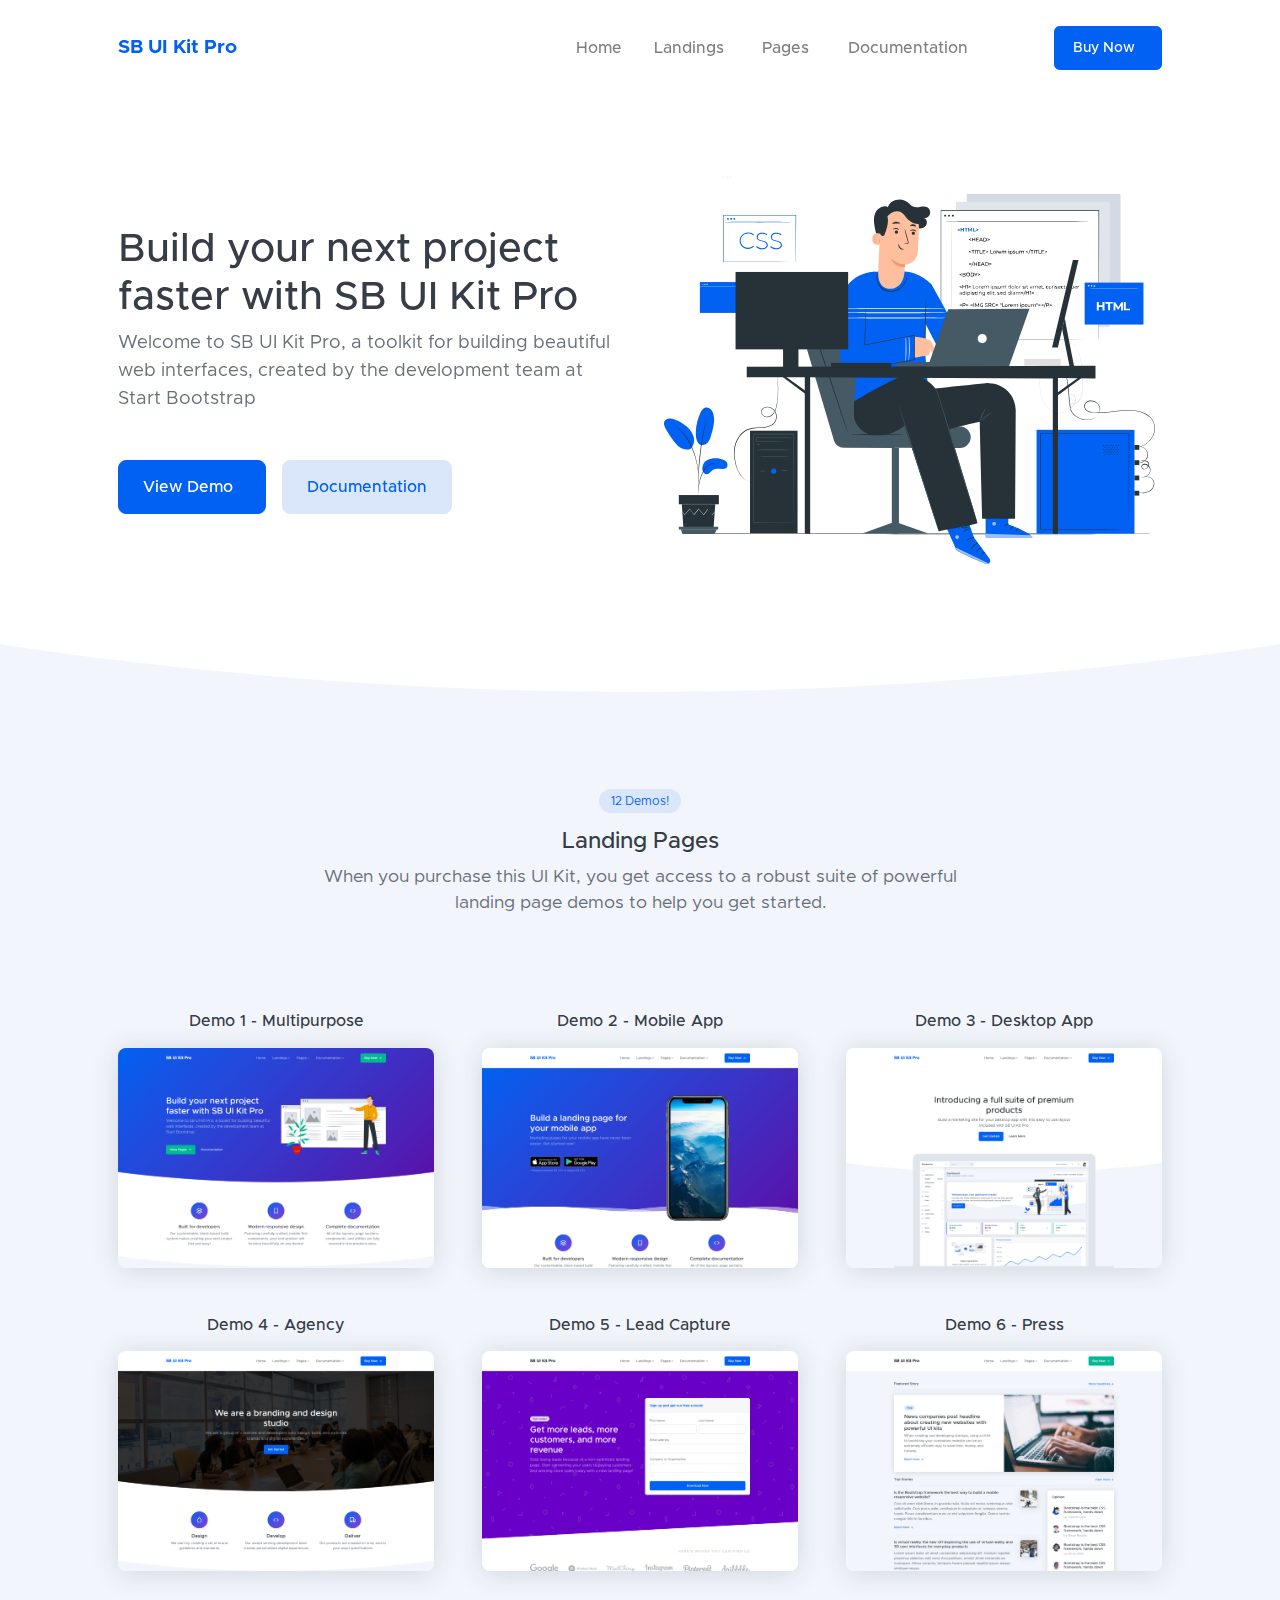
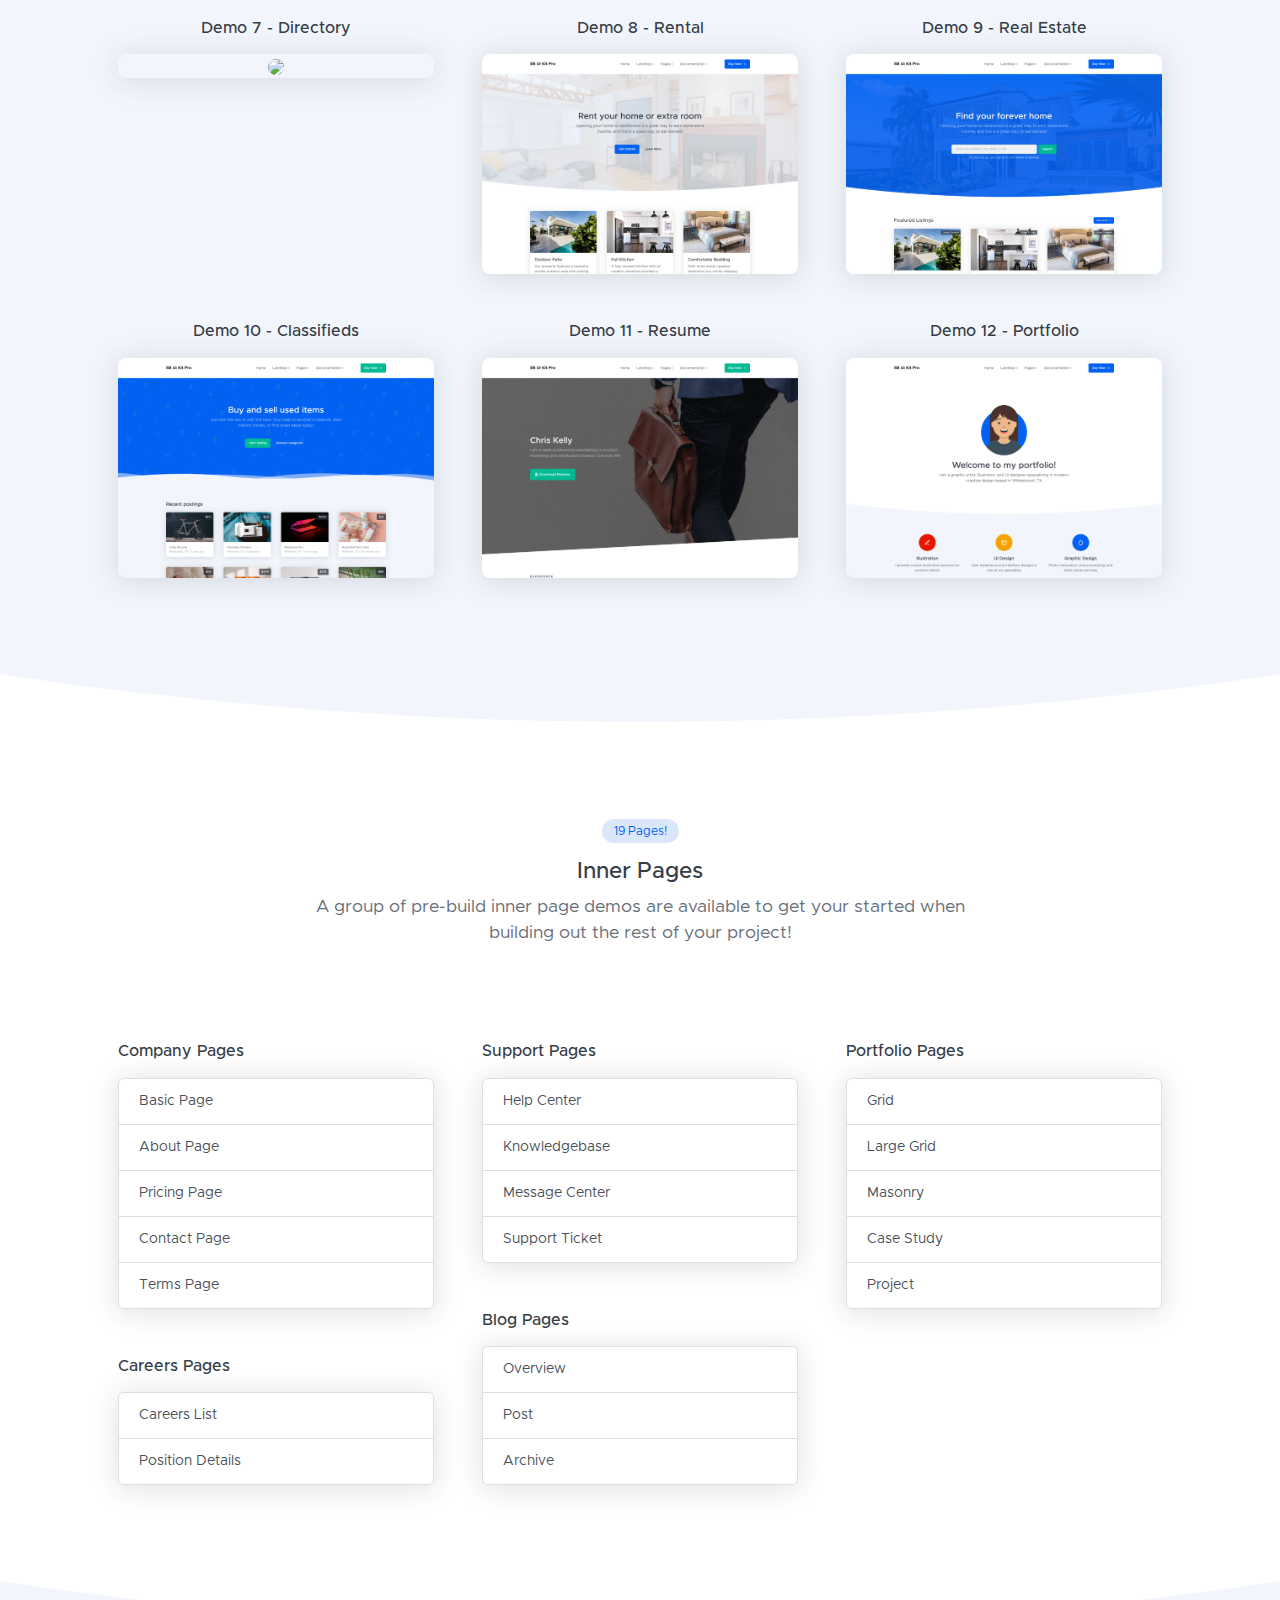
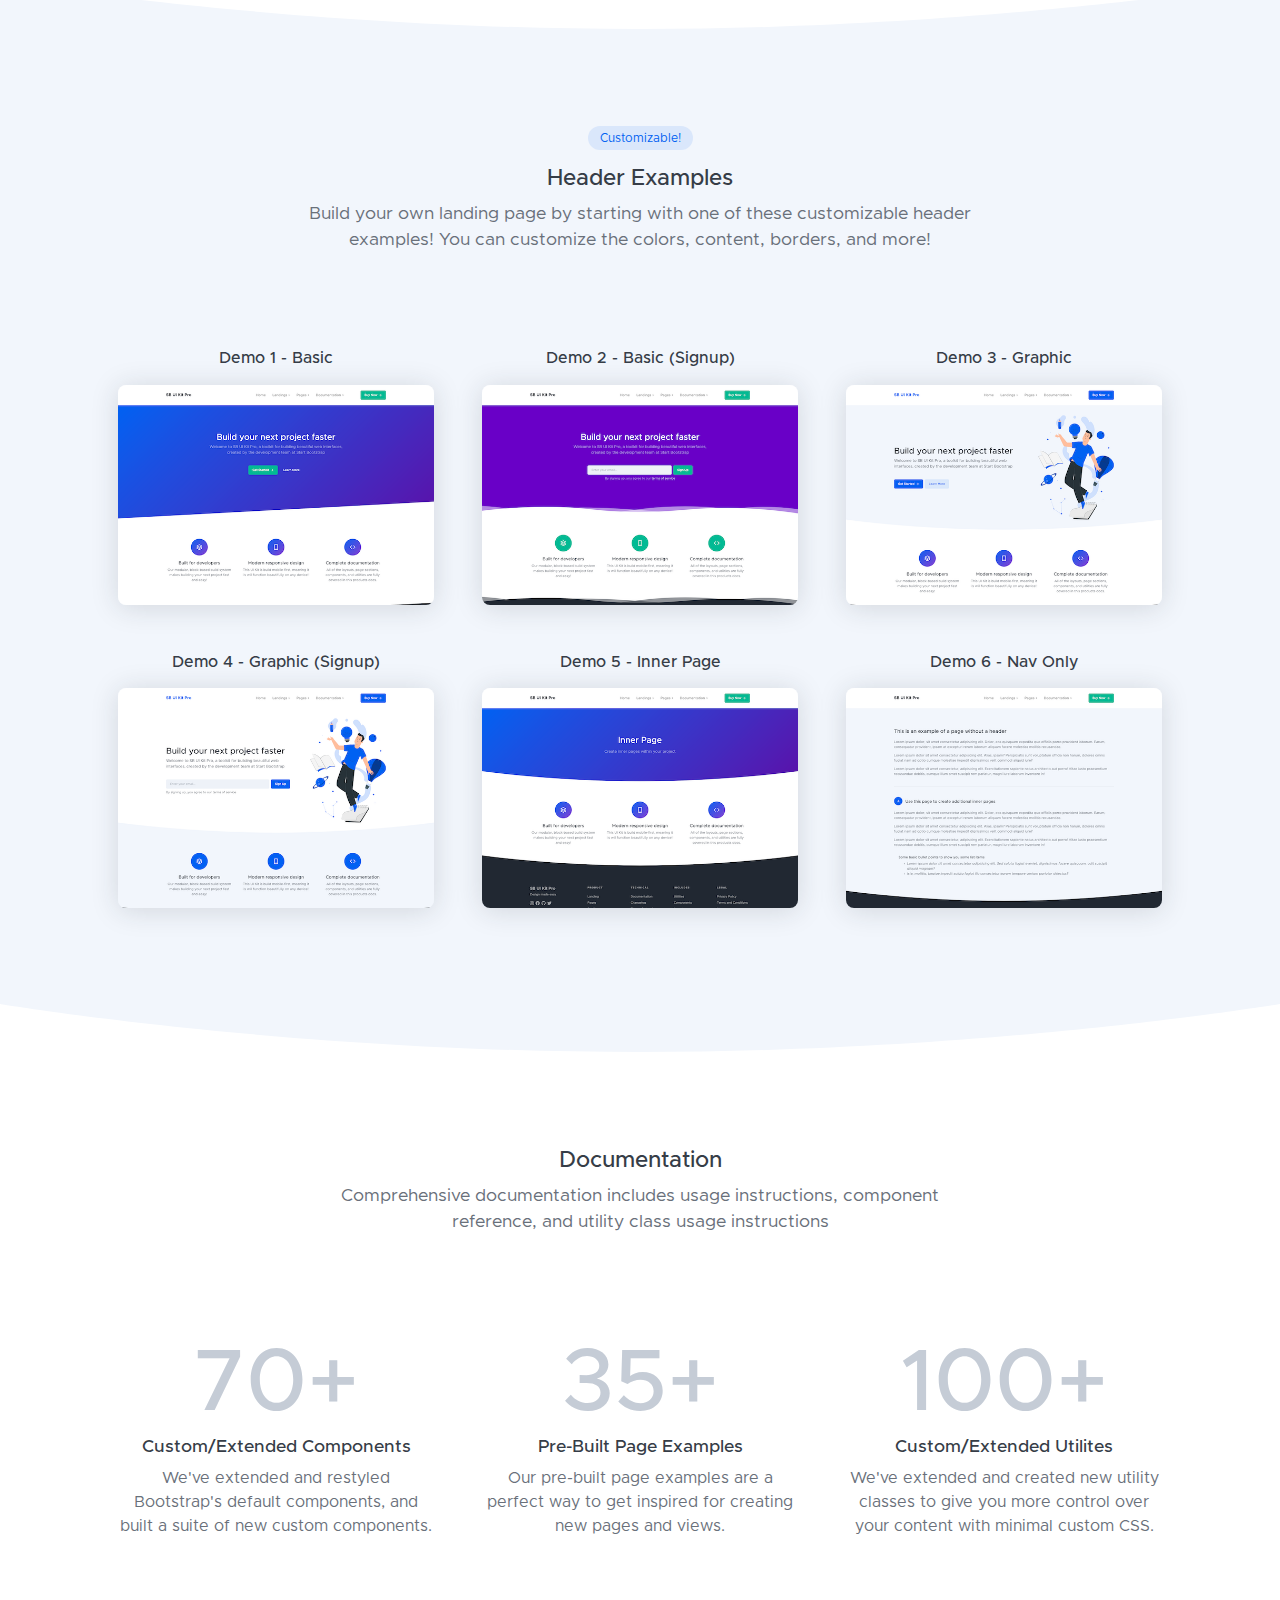
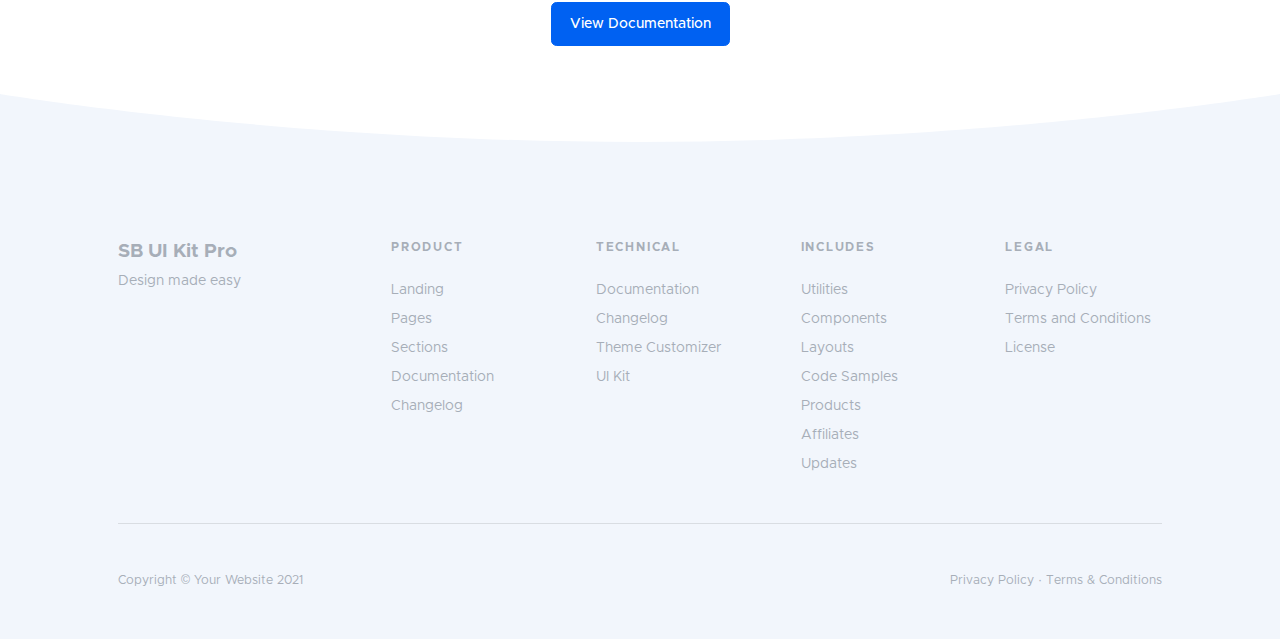
==== commit 293a61fb: "change theme" ====
--- a/index.html
+++ b/index.html
@@ -1,543 +1,414 @@
-<!doctype html>
-<html class="no-js" lang="zxx">
-<head>
-    <meta charset="utf-8">
-    <meta http-equiv="x-ua-compatible" content="ie=edge">
-    <title>Environmental</title>
-    <meta name="description" content="">
-    <meta name="viewport" content="width=device-width, initial-scale=1">
-    <link rel="manifest" href="site.webmanifest">
-    <link rel="shortcut icon" type="image/x-icon" href="assets/img/favicon.ico">
-
-    <!-- CSS here -->
-    <link rel="stylesheet" href="assets/css/bootstrap.min.css">
-    <link rel="stylesheet" href="assets/css/owl.carousel.min.css">
-    <link rel="stylesheet" href="assets/css/slicknav.css">
-    <link rel="stylesheet" href="assets/css/flaticon.css">
-    <link rel="stylesheet" href="assets/css/progressbar_barfiller.css">
-    <link rel="stylesheet" href="assets/css/gijgo.css">
-    <link rel="stylesheet" href="assets/css/animate.min.css">
-    <link rel="stylesheet" href="assets/css/animated-headline.css">
-    <link rel="stylesheet" href="assets/css/magnific-popup.css">
-    <link rel="stylesheet" href="assets/css/fontawesome-all.min.css">
-    <link rel="stylesheet" href="assets/css/themify-icons.css">
-    <link rel="stylesheet" href="assets/css/slick.css">
-    <link rel="stylesheet" href="assets/css/nice-select.css">
-    <link rel="stylesheet" href="assets/css/style.css">
-</head>
-
-<body>
-    <!-- ? Preloader Start -->
-    <div id="preloader-active">
-        <div class="preloader d-flex align-items-center justify-content-center">
-            <div class="preloader-inner position-relative">
-                <div class="preloader-circle"></div>
-                <div class="preloader-img pere-text">
-                    <img src="assets/img/logo/loder.png" alt="">
-                </div>
+<!DOCTYPE html>
+<html lang="en">
+    <head>
+        <meta charset="utf-8" />
+        <meta http-equiv="X-UA-Compatible" content="IE=edge" />
+        <meta name="viewport" content="width=device-width, initial-scale=1, shrink-to-fit=no" />
+        <meta name="description" content="" />
+        <meta name="author" content="" />
+        <title>Home - SB UI Kit Pro</title>
+        <link href="css/styles.css" rel="stylesheet" />
+        <link rel="stylesheet" href="https://unpkg.com/aos@next/dist/aos.css" />
+        <link rel="icon" type="image/x-icon" href="assets/img/favicon.png" />
+        <script data-search-pseudo-elements defer src="https://cdnjs.cloudflare.com/ajax/libs/font-awesome/5.15.1/js/all.min.js" crossorigin="anonymous"></script>
+        <script src="https://cdnjs.cloudflare.com/ajax/libs/feather-icons/4.24.1/feather.min.js" crossorigin="anonymous"></script>
+    </head>
+    <body>
+        <div id="layoutDefault">
+            <div id="layoutDefault_content">
+                <main>
+                    <!-- Navbar-->
+                    <nav class="navbar navbar-marketing navbar-expand-lg bg-transparent navbar-light fixed-top">
+                        <div class="container">
+                            <a class="navbar-brand text-primary" href="index.html">SB UI Kit Pro</a><button class="navbar-toggler" type="button" data-toggle="collapse" data-target="#navbarSupportedContent" aria-controls="navbarSupportedContent" aria-expanded="false" aria-label="Toggle navigation"><i data-feather="menu"></i></button>
+                            <div class="collapse navbar-collapse" id="navbarSupportedContent">
+                                <ul class="navbar-nav ml-auto mr-lg-5">
+                                    <li class="nav-item"><a class="nav-link" href="index.html">Home </a></li>
+                                    <li class="nav-item dropdown dropdown-xl no-caret">
+                                        <a class="nav-link dropdown-toggle" id="navbarDropdownDemos" href="#" role="button" data-toggle="dropdown" aria-haspopup="true" aria-expanded="false">Landings<i class="fas fa-chevron-right dropdown-arrow"></i></a>
+                                        <div class="dropdown-menu dropdown-menu-right animated--fade-in-up mr-lg-n25 mr-xl-n15" aria-labelledby="navbarDropdownDemos">
+                                            <div class="row no-gutters">
+                                                <div class="col-lg-5 p-lg-3 bg-img-cover overlay overlay-primary overlay-70 d-none d-lg-block" style="background-image: url('assets/img/backgrounds/bg-dropdown-xl.jpg')">
+                                                    <div class="d-flex h-100 w-100 align-items-center justify-content-center">
+                                                        <div class="text-white text-center z-1">
+                                                            <div class="mb-3">Multipurpose landing pages for a variety of projects.</div>
+                                                            <a class="btn btn-white btn-sm text-primary font-weight-500" href="index.html">View All</a>
+                                                        </div>
+                                                    </div>
+                                                </div>
+                                                <div class="col-lg-7 p-lg-5">
+                                                    <div class="row">
+                                                        <div class="col-lg-6">
+                                                            <h6 class="dropdown-header text-primary">Applications</h6>
+                                                            <a class="dropdown-item" href="landing-app-mobile.html">Mobile App</a><a class="dropdown-item" href="landing-app-desktop.html">Desktop App</a>
+                                                            <div class="dropdown-divider border-0"></div>
+                                                            <h6 class="dropdown-header text-primary">Business</h6>
+                                                            <a class="dropdown-item" href="landing-multipurpose.html">Multipurpose</a><a class="dropdown-item" href="landing-agency.html">Agency</a><a class="dropdown-item" href="landing-press.html">Press</a><a class="dropdown-item" href="landing-directory.html">Directory</a><a class="dropdown-item" href="landing-rental.html">Rental</a><a class="dropdown-item" href="landing-real-estate.html">Real Estate</a><a class="dropdown-item" href="landing-classifieds.html">Classifieds</a>
+                                                            <div class="dropdown-divider border-0"></div>
+                                                            <h6 class="dropdown-header text-primary">Lead Generation</h6>
+                                                            <a class="dropdown-item" href="landing-lead-capture.html">Lead Capture</a>
+                                                            <div class="dropdown-divider border-0 d-lg-none"></div>
+                                                        </div>
+                                                        <div class="col-lg-6">
+                                                            <h6 class="dropdown-header text-primary">Personal</h6>
+                                                            <a class="dropdown-item" href="landing-resume.html">Resume</a><a class="dropdown-item" href="landing-portfolio.html">Portfolio</a>
+                                                            <div class="dropdown-divider border-0"></div>
+                                                            <h6 class="dropdown-header text-primary">Header Styles</h6>
+                                                            <a class="dropdown-item" href="header-basic.html">Basic</a><a class="dropdown-item" href="header-basic-signup.html">Basic (Signup)</a><a class="dropdown-item" href="header-graphic.html">Graphic</a><a class="dropdown-item" href="header-graphic-signup.html">Graphic (Signup)</a><a class="dropdown-item" href="header-inner-page.html">Inner Page</a><a class="dropdown-item" href="header-nav-only.html">Nav Only</a>
+                                                        </div>
+                                                    </div>
+                                                </div>
+                                            </div>
+                                        </div>
+                                    </li>
+                                    <li class="nav-item dropdown dropdown-xl no-caret">
+                                        <a class="nav-link dropdown-toggle" id="navbarDropdownPages" href="#" role="button" data-toggle="dropdown" aria-haspopup="true" aria-expanded="false">Pages<i class="fas fa-chevron-right dropdown-arrow"></i></a>
+                                        <div class="dropdown-menu dropdown-menu-right mr-lg-n20 mr-xl-n15 animated--fade-in-up" aria-labelledby="navbarDropdownPages">
+                                            <div class="row no-gutters">
+                                                <div class="col-lg-4 p-lg-5">
+                                                    <h6 class="dropdown-header text-primary">Company</h6>
+                                                    <a class="dropdown-item" href="page-basic.html">Basic Page</a><a class="dropdown-item" href="page-company-about.html">About</a><a class="dropdown-item" href="page-company-pricing.html">Pricing</a><a class="dropdown-item" href="page-company-contact.html">Contact</a><a class="dropdown-item" href="page-company-team.html">Team</a><a class="dropdown-item" href="page-company-terms.html">Terms</a>
+                                                    <div class="dropdown-divider border-0"></div>
+                                                    <h6 class="dropdown-header text-primary">Support</h6>
+                                                    <a class="dropdown-item" href="page-help-center.html">Help Center</a><a class="dropdown-item" href="page-help-knowledgebase.html">Knowledgebase</a><a class="dropdown-item" href="page-help-message-center.html">Message Center</a><a class="dropdown-item" href="page-help-support-ticket.html">Support Ticket</a>
+                                                    <div class="dropdown-divider border-0 d-lg-none"></div>
+                                                </div>
+                                                <div class="col-lg-4 p-lg-5">
+                                                    <h6 class="dropdown-header text-primary">Careers</h6>
+                                                    <a class="dropdown-item" href="page-careers-overview.html">Careers List</a><a class="dropdown-item" href="page-careers-listing.html">Position Details</a>
+                                                    <div class="dropdown-divider border-0"></div>
+                                                    <h6 class="dropdown-header text-primary">Blog</h6>
+                                                    <a class="dropdown-item" href="page-blog-overview.html">Overview</a><a class="dropdown-item" href="page-blog-post.html">Post</a><a class="dropdown-item" href="page-blog-archive.html">Archive</a>
+                                                    <div class="dropdown-divider border-0"></div>
+                                                    <h6 class="dropdown-header text-primary">Portfolio</h6>
+                                                    <a class="dropdown-item" href="page-portfolio-grid.html">Grid</a><a class="dropdown-item" href="page-portfolio-large-grid.html">Large Grid</a><a class="dropdown-item" href="page-portfolio-masonry.html">Masonry</a><a class="dropdown-item" href="page-portfolio-case-study.html">Case Study</a><a class="dropdown-item" href="page-portfolio-project.html">Project</a>
+                                                    <div class="dropdown-divider border-0 d-lg-none"></div>
+                                                </div>
+                                                <div class="col-lg-4 p-lg-5">
+                                                    <h6 class="dropdown-header text-primary">Error</h6>
+                                                    <a class="dropdown-item" href="page-error-400.html">400 Error</a><a class="dropdown-item" href="page-error-401.html">401 Error</a><a class="dropdown-item" href="page-error-404-1.html">404 Error (Option 1)</a><a class="dropdown-item" href="page-error-404-2.html">404 Error (Option 2)</a><a class="dropdown-item" href="page-error-500.html">500 Error</a><a class="dropdown-item" href="page-error-503.html">503 Error</a><a class="dropdown-item" href="page-error-504.html">504 Error</a>
+                                                </div>
+                                            </div>
+                                        </div>
+                                    </li>
+                                    <li class="nav-item dropdown no-caret">
+                                        <a class="nav-link dropdown-toggle" id="navbarDropdownDocs" href="#" role="button" data-toggle="dropdown" aria-haspopup="true" aria-expanded="false">Documentation<i class="fas fa-chevron-right dropdown-arrow"></i></a>
+                                        <div class="dropdown-menu dropdown-menu-right animated--fade-in-up" aria-labelledby="navbarDropdownDocs">
+                                            <a class="dropdown-item py-3" href="https://docs.startbootstrap.com/sb-ui-kit-pro/quickstart" target="_blank"
+                                                ><div class="icon-stack bg-primary-soft text-primary mr-4"><i data-feather="book-open"></i></div>
+                                                <div>
+                                                    <div class="small text-gray-500">Documentation</div>
+                                                    Usage instructions and reference
+                                                </div></a
+                                            >
+                                            <div class="dropdown-divider m-0"></div>
+                                            <a class="dropdown-item py-3" href="https://docs.startbootstrap.com/sb-ui-kit-pro/components" target="_blank"
+                                                ><div class="icon-stack bg-primary-soft text-primary mr-4"><i data-feather="code"></i></div>
+                                                <div>
+                                                    <div class="small text-gray-500">Components</div>
+                                                    Code snippets and reference
+                                                </div></a
+                                            >
+                                            <div class="dropdown-divider m-0"></div>
+                                            <a class="dropdown-item py-3" href="https://docs.startbootstrap.com/sb-ui-kit-pro/changelog" target="_blank"
+                                                ><div class="icon-stack bg-primary-soft text-primary mr-4"><i data-feather="file-text"></i></div>
+                                                <div>
+                                                    <div class="small text-gray-500">Changelog</div>
+                                                    Updates and changes
+                                                </div></a
+                                            >
+                                        </div>
+                                    </li>
+                                </ul>
+                                <a class="btn font-weight-500 ml-lg-4 btn-primary" href="https://shop.startbootstrap.com/sb-ui-kit-pro">Buy Now<i class="ml-2" data-feather="arrow-right"></i></a>
+                            </div>
+                        </div>
+                    </nav>
+                    <!-- Page Header-->
+                    <header class="page-header page-header-light bg-white">
+                        <div class="page-header-content pt-5">
+                            <div class="container">
+                                <div class="row align-items-center">
+                                    <div class="col-lg-6" data-aos="fade-up">
+                                        <h1 class="page-header-title">Build your next project faster with SB UI Kit Pro</h1>
+                                        <p class="page-header-text mb-5">Welcome to SB UI Kit Pro, a toolkit for building beautiful web interfaces, created by the development team at Start Bootstrap</p>
+                                        <a class="btn btn-lg btn-primary font-weight-500 mr-3" href="landing-multipurpose.html">View Demo<i class="ml-2" data-feather="arrow-right"></i></a><a class="btn btn-lg btn-primary-soft text-primary font-weight-500" href="https://docs.startbootstrap.com/sb-ui-kit-pro/quickstart">Documentation</a>
+                                    </div>
+                                    <div class="col-lg-6 d-none d-lg-block" data-aos="fade-up" data-aos-delay="100"><img class="img-fluid" src="assets/img/illustrations/programming.svg" /></div>
+                                </div>
+                            </div>
+                        </div>
+                        <div class="svg-border-rounded text-light">
+                            <!-- Rounded SVG Border--><svg xmlns="http://www.w3.org/2000/svg" viewBox="0 0 144.54 17.34" preserveAspectRatio="none" fill="currentColor"><path d="M144.54,17.34H0V0H144.54ZM0,0S32.36,17.34,72.27,17.34,144.54,0,144.54,0"></path></svg>
+                        </div>
+                    </header>
+                    <section class="bg-light py-10">
+                        <div class="container">
+                            <div class="row justify-content-center">
+                                <div class="col-lg-8">
+                                    <div class="text-center mb-10">
+                                        <div class="badge badge-pill badge-primary-soft text-primary badge-marketing mb-3">12 Demos!</div>
+                                        <h2>Landing Pages</h2>
+                                        <p class="lead">When you purchase this UI Kit, you get access to a robust suite of powerful landing page demos to help you get started.</p>
+                                    </div>
+                                </div>
+                            </div>
+                            <div class="row text-center">
+                                <div class="col-lg-4 mb-5">
+                                    <h6 class="mb-3">Demo 1 - Multipurpose</h6>
+                                    <a class="d-block rounded-lg lift lift-lg" href="landing-multipurpose.html"><img class="img-fluid rounded-lg" src="assets/img/demo/screenshots/landing-multipurpose.png" /></a>
+                                </div>
+                                <div class="col-lg-4 mb-5">
+                                    <h6 class="mb-3">Demo 2 - Mobile App</h6>
+                                    <a class="d-block rounded-lg lift lift-lg" href="landing-app-mobile.html"><img class="img-fluid rounded-lg" src="assets/img/demo/screenshots/landing-app-mobile.png" /></a>
+                                </div>
+                                <div class="col-lg-4 mb-5">
+                                    <h6 class="mb-3">Demo 3 - Desktop App</h6>
+                                    <a class="d-block rounded-lg lift lift-lg" href="landing-app-desktop.html"><img class="img-fluid rounded-lg" src="assets/img/demo/screenshots/landing-app-desktop.png" /></a>
+                                </div>
+                                <div class="col-lg-4 mb-5">
+                                    <h6 class="mb-3">Demo 4 - Agency</h6>
+                                    <a class="d-block rounded-lg lift lift-lg" href="landing-agency.html"><img class="img-fluid rounded-lg" src="assets/img/demo/screenshots/landing-agency.png" /></a>
+                                </div>
+                                <div class="col-lg-4 mb-5">
+                                    <h6 class="mb-3">Demo 5 - Lead Capture</h6>
+                                    <a class="d-block rounded-lg lift lift-lg" href="landing-lead-capture.html"><img class="img-fluid rounded-lg" src="assets/img/demo/screenshots/landing-lead-capture.png" /></a>
+                                </div>
+                                <div class="col-lg-4 mb-5">
+                                    <h6 class="mb-3">Demo 6 - Press</h6>
+                                    <a class="d-block rounded-lg lift lift-lg" href="landing-press.html"><img class="img-fluid rounded-lg" src="assets/img/demo/screenshots/landing-press.png" /></a>
+                                </div>
+                                <div class="col-lg-4 mb-5">
+                                    <h6 class="mb-3">Demo 7 - Directory</h6>
+                                    <a class="d-block rounded-lg lift lift-lg" href="landing-directory.html"><img class="img-fluid rounded-lg" src="assets/img/demo/screenshots/landing-directory.png" /></a>
+                                </div>
+                                <div class="col-lg-4 mb-5">
+                                    <h6 class="mb-3">Demo 8 - Rental</h6>
+                                    <a class="d-block rounded-lg lift lift-lg" href="landing-rental.html"><img class="img-fluid rounded-lg" src="assets/img/demo/screenshots/landing-rental.png" /></a>
+                                </div>
+                                <div class="col-lg-4 mb-5">
+                                    <h6 class="mb-3">Demo 9 - Real Estate</h6>
+                                    <a class="d-block rounded-lg lift lift-lg" href="landing-real-estate.html"><img class="img-fluid rounded-lg" src="assets/img/demo/screenshots/landing-real-estate.png" /></a>
+                                </div>
+                                <div class="col-lg-4 mb-5">
+                                    <h6 class="mb-3">Demo 10 - Classifieds</h6>
+                                    <a class="d-block rounded-lg lift lift-lg" href="landing-classifieds.html"><img class="img-fluid rounded-lg" src="assets/img/demo/screenshots/landing-classifieds.png" /></a>
+                                </div>
+                                <div class="col-lg-4 mb-5">
+                                    <h6 class="mb-3">Demo 11 - Resume</h6>
+                                    <a class="d-block rounded-lg lift lift-lg" href="landing-resume.html"><img class="img-fluid rounded-lg" src="assets/img/demo/screenshots/landing-resume.png" /></a>
+                                </div>
+                                <div class="col-lg-4 mb-5">
+                                    <h6 class="mb-3">Demo 12 - Portfolio</h6>
+                                    <a class="d-block rounded-lg lift lift-lg" href="landing-portfolio.html"><img class="img-fluid rounded-lg" src="assets/img/demo/screenshots/landing-portfolio.png" /></a>
+                                </div>
+                            </div>
+                        </div>
+                        <div class="svg-border-rounded text-white">
+                            <!-- Rounded SVG Border--><svg xmlns="http://www.w3.org/2000/svg" viewBox="0 0 144.54 17.34" preserveAspectRatio="none" fill="currentColor"><path d="M144.54,17.34H0V0H144.54ZM0,0S32.36,17.34,72.27,17.34,144.54,0,144.54,0"></path></svg>
+                        </div>
+                    </section>
+                    <section class="bg-white py-10">
+                        <div class="container">
+                            <div class="row justify-content-center">
+                                <div class="col-lg-8">
+                                    <div class="text-center mb-10">
+                                        <div class="badge badge-pill badge-primary-soft text-primary badge-marketing mb-3">19 Pages!</div>
+                                        <h2>Inner Pages</h2>
+                                        <p class="lead">A group of pre-build inner page demos are available to get your started when building out the rest of your project!</p>
+                                    </div>
+                                </div>
+                            </div>
+                            <div class="row">
+                                <div class="col-lg-4 mb-5">
+                                    <h6 class="mb-3">Company Pages</h6>
+                                    <div class="list-group small shadow mb-5">
+                                        <a class="list-group-item list-group-item-action d-flex align-items-center justify-content-between" href="page-basic.html">Basic Page<i class="fas fa-arrow-right fa-xs text-gray-400"></i></a><a class="list-group-item list-group-item-action d-flex align-items-center justify-content-between" href="page-company-about.html">About Page<i class="fas fa-arrow-right fa-xs text-gray-400"></i></a><a class="list-group-item list-group-item-action d-flex align-items-center justify-content-between" href="page-company-pricing.html">Pricing Page<i class="fas fa-arrow-right fa-xs text-gray-400"></i></a><a class="list-group-item list-group-item-action d-flex align-items-center justify-content-between" href="page-company-contact.html">Contact Page<i class="fas fa-arrow-right fa-xs text-gray-400"></i></a
+                                        ><a class="list-group-item list-group-item-action d-flex align-items-center justify-content-between" href="page-company-terms.html">Terms Page<i class="fas fa-arrow-right fa-xs text-gray-400"></i></a>
+                                    </div>
+                                    <h6 class="mb-3">Careers Pages</h6>
+                                    <div class="list-group small shadow">
+                                        <a class="list-group-item list-group-item-action d-flex align-items-center justify-content-between" href="page-careers-overview.html">Careers List<i class="fas fa-arrow-right fa-xs text-gray-400"></i></a><a class="list-group-item list-group-item-action d-flex align-items-center justify-content-between" href="page-careers-listing.html">Position Details<i class="fas fa-arrow-right fa-xs text-gray-400"></i></a>
+                                    </div>
+                                </div>
+                                <div class="col-lg-4 mb-5">
+                                    <h6 class="mb-3">Support Pages</h6>
+                                    <div class="list-group small shadow mb-5">
+                                        <a class="list-group-item list-group-item-action d-flex align-items-center justify-content-between" href="page-help-center.html">Help Center<i class="fas fa-arrow-right fa-xs text-gray-400"></i></a><a class="list-group-item list-group-item-action d-flex align-items-center justify-content-between" href="page-help-knowledgebase.html">Knowledgebase<i class="fas fa-arrow-right fa-xs text-gray-400"></i></a><a class="list-group-item list-group-item-action d-flex align-items-center justify-content-between" href="page-help-message-center.html">Message Center<i class="fas fa-arrow-right fa-xs text-gray-400"></i></a><a class="list-group-item list-group-item-action d-flex align-items-center justify-content-between" href="page-help-support-ticket.html">Support Ticket<i class="fas fa-arrow-right fa-xs text-gray-400"></i></a>
+                                    </div>
+                                    <h6 class="mb-3">Blog Pages</h6>
+                                    <div class="list-group small shadow">
+                                        <a class="list-group-item list-group-item-action d-flex align-items-center justify-content-between" href="page-blog-overview.html">Overview<i class="fas fa-arrow-right fa-xs text-gray-400"></i></a><a class="list-group-item list-group-item-action d-flex align-items-center justify-content-between" href="page-blog-post.html">Post<i class="fas fa-arrow-right fa-xs text-gray-400"></i></a><a class="list-group-item list-group-item-action d-flex align-items-center justify-content-between" href="page-blog-archive.html">Archive<i class="fas fa-arrow-right fa-xs text-gray-400"></i></a>
+                                    </div>
+                                </div>
+                                <div class="col-lg-4 mb-5">
+                                    <h6 class="mb-3">Portfolio Pages</h6>
+                                    <div class="list-group small shadow">
+                                        <a class="list-group-item list-group-item-action d-flex align-items-center justify-content-between" href="page-portfolio-grid.html">Grid<i class="fas fa-arrow-right fa-xs text-gray-400"></i></a><a class="list-group-item list-group-item-action d-flex align-items-center justify-content-between" href="page-portfolio-large-grid.html">Large Grid<i class="fas fa-arrow-right fa-xs text-gray-400"></i></a><a class="list-group-item list-group-item-action d-flex align-items-center justify-content-between" href="page-portfolio-masonry.html">Masonry<i class="fas fa-arrow-right fa-xs text-gray-400"></i></a><a class="list-group-item list-group-item-action d-flex align-items-center justify-content-between" href="page-portfolio-case-study.html">Case Study<i class="fas fa-arrow-right fa-xs text-gray-400"></i></a
+                                        ><a class="list-group-item list-group-item-action d-flex align-items-center justify-content-between" href="page-portfolio-project.html">Project<i class="fas fa-arrow-right fa-xs text-gray-400"></i></a>
+                                    </div>
+                                </div>
+                            </div>
+                        </div>
+                        <div class="svg-border-rounded text-light">
+                            <!-- Rounded SVG Border--><svg xmlns="http://www.w3.org/2000/svg" viewBox="0 0 144.54 17.34" preserveAspectRatio="none" fill="currentColor"><path d="M144.54,17.34H0V0H144.54ZM0,0S32.36,17.34,72.27,17.34,144.54,0,144.54,0"></path></svg>
+                        </div>
+                    </section>
+                    <section class="bg-light py-10">
+                        <div class="container">
+                            <div class="row justify-content-center">
+                                <div class="col-lg-8">
+                                    <div class="text-center mb-10">
+                                        <div class="badge badge-pill badge-primary-soft text-primary badge-marketing mb-3">Customizable!</div>
+                                        <h2>Header Examples</h2>
+                                        <p class="lead">Build your own landing page by starting with one of these customizable header examples! You can customize the colors, content, borders, and more!</p>
+                                    </div>
+                                </div>
+                            </div>
+                            <div class="row text-center">
+                                <div class="col-lg-4 mb-5">
+                                    <h6 class="mb-3">Demo 1 - Basic</h6>
+                                    <a class="d-block rounded-lg lift lift-lg" href="header-basic.html"><img class="img-fluid rounded-lg" src="assets/img/demo/screenshots/header-basic.png" /></a>
+                                </div>
+                                <div class="col-lg-4 mb-5">
+                                    <h6 class="mb-3">Demo 2 - Basic (Signup)</h6>
+                                    <a class="d-block rounded-lg lift lift-lg" href="header-basic-signup.html"><img class="img-fluid rounded-lg" src="assets/img/demo/screenshots/header-basic-signup.png" /></a>
+                                </div>
+                                <div class="col-lg-4 mb-5">
+                                    <h6 class="mb-3">Demo 3 - Graphic</h6>
+                                    <a class="d-block rounded-lg lift lift-lg" href="header-graphic.html"><img class="img-fluid rounded-lg" src="assets/img/demo/screenshots/header-graphic.png" /></a>
+                                </div>
+                                <div class="col-lg-4 mb-5">
+                                    <h6 class="mb-3">Demo 4 - Graphic (Signup)</h6>
+                                    <a class="d-block rounded-lg lift lift-lg" href="header-graphic-signup.html"><img class="img-fluid rounded-lg" src="assets/img/demo/screenshots/header-graphic-signup.png" /></a>
+                                </div>
+                                <div class="col-lg-4 mb-5">
+                                    <h6 class="mb-3">Demo 5 - Inner Page</h6>
+                                    <a class="d-block rounded-lg lift lift-lg" href="header-inner-page.html"><img class="img-fluid rounded-lg" src="assets/img/demo/screenshots/header-inner-page.png" /></a>
+                                </div>
+                                <div class="col-lg-4 mb-5">
+                                    <h6 class="mb-3">Demo 6 - Nav Only</h6>
+                                    <a class="d-block rounded-lg lift lift-lg" href="header-nav-only.html"><img class="img-fluid rounded-lg" src="assets/img/demo/screenshots/header-nav-only.png" /></a>
+                                </div>
+                            </div>
+                        </div>
+                        <div class="svg-border-rounded text-white">
+                            <!-- Rounded SVG Border--><svg xmlns="http://www.w3.org/2000/svg" viewBox="0 0 144.54 17.34" preserveAspectRatio="none" fill="currentColor"><path d="M144.54,17.34H0V0H144.54ZM0,0S32.36,17.34,72.27,17.34,144.54,0,144.54,0"></path></svg>
+                        </div>
+                    </section>
+                    <section class="bg-white py-10">
+                        <div class="container">
+                            <div class="row justify-content-center">
+                                <div class="col-lg-8">
+                                    <div class="text-center mb-10">
+                                        <h2>Documentation</h2>
+                                        <p class="lead">Comprehensive documentation includes usage instructions, component reference, and utility class usage instructions</p>
+                                    </div>
+                                </div>
+                            </div>
+                            <div class="row">
+                                <div class="col-lg-4 text-center mb-5">
+                                    <div class="display-1 font-weight-bold text-gray-400">70+</div>
+                                    <div class="h5">Custom/Extended Components</div>
+                                    <p>We've extended and restyled Bootstrap's default components, and built a suite of new custom components.</p>
+                                </div>
+                                <div class="col-lg-4 text-center mb-5">
+                                    <div class="display-1 font-weight-bold text-gray-400">35+</div>
+                                    <div class="h5">Pre-Built Page Examples</div>
+                                    <p>Our pre-built page examples are a perfect way to get inspired for creating new pages and views.</p>
+                                </div>
+                                <div class="col-lg-4 text-center mb-5">
+                                    <div class="display-1 font-weight-bold text-gray-400">100+</div>
+                                    <div class="h5">Custom/Extended Utilites</div>
+                                    <p>We've extended and created new utility classes to give you more control over your content with minimal custom CSS.</p>
+                                </div>
+                            </div>
+                            <div class="text-center"><a class="btn btn-primary font-weight-500" href="https://docs.startbootstrap.com/sb-ui-kit-pro/quickstart">View Documentation</a></div>
+                        </div>
+                        <div class="svg-border-rounded text-light">
+                            <!-- Rounded SVG Border--><svg xmlns="http://www.w3.org/2000/svg" viewBox="0 0 144.54 17.34" preserveAspectRatio="none" fill="currentColor"><path d="M144.54,17.34H0V0H144.54ZM0,0S32.36,17.34,72.27,17.34,144.54,0,144.54,0"></path></svg>
+                        </div>
+                    </section>
+                </main>
+            </div>
+            <div id="layoutDefault_footer">
+                <footer class="footer pt-10 pb-5 mt-auto bg-light footer-light">
+                    <div class="container">
+                        <div class="row">
+                            <div class="col-lg-3">
+                                <div class="footer-brand">SB UI Kit Pro</div>
+                                <div class="mb-3">Design made easy</div>
+                                <div class="icon-list-social mb-5">
+                                    <a class="icon-list-social-link" href="#!"><i class="fab fa-instagram"></i></a><a class="icon-list-social-link" href="#!"><i class="fab fa-facebook"></i></a><a class="icon-list-social-link" href="#!"><i class="fab fa-github"></i></a><a class="icon-list-social-link" href="#!"><i class="fab fa-twitter"></i></a>
+                                </div>
+                            </div>
+                            <div class="col-lg-9">
+                                <div class="row">
+                                    <div class="col-lg-3 col-md-6 mb-5 mb-lg-0">
+                                        <div class="text-uppercase-expanded text-xs mb-4">Product</div>
+                                        <ul class="list-unstyled mb-0">
+                                            <li class="mb-2"><a href="#!">Landing</a></li>
+                                            <li class="mb-2"><a href="#!">Pages</a></li>
+                                            <li class="mb-2"><a href="#!">Sections</a></li>
+                                            <li class="mb-2"><a href="#!">Documentation</a></li>
+                                            <li><a href="#!">Changelog</a></li>
+                                        </ul>
+                                    </div>
+                                    <div class="col-lg-3 col-md-6 mb-5 mb-lg-0">
+                                        <div class="text-uppercase-expanded text-xs mb-4">Technical</div>
+                                        <ul class="list-unstyled mb-0">
+                                            <li class="mb-2"><a href="#!">Documentation</a></li>
+                                            <li class="mb-2"><a href="#!">Changelog</a></li>
+                                            <li class="mb-2"><a href="#!">Theme Customizer</a></li>
+                                            <li><a href="#!">UI Kit</a></li>
+                                        </ul>
+                                    </div>
+                                    <div class="col-lg-3 col-md-6 mb-5 mb-md-0">
+                                        <div class="text-uppercase-expanded text-xs mb-4">Includes</div>
+                                        <ul class="list-unstyled mb-0">
+                                            <li class="mb-2"><a href="#!">Utilities</a></li>
+                                            <li class="mb-2"><a href="#!">Components</a></li>
+                                            <li class="mb-2"><a href="#!">Layouts</a></li>
+                                            <li class="mb-2"><a href="#!">Code Samples</a></li>
+                                            <li class="mb-2"><a href="#!">Products</a></li>
+                                            <li class="mb-2"><a href="#!">Affiliates</a></li>
+                                            <li><a href="#!">Updates</a></li>
+                                        </ul>
+                                    </div>
+                                    <div class="col-lg-3 col-md-6">
+                                        <div class="text-uppercase-expanded text-xs mb-4">Legal</div>
+                                        <ul class="list-unstyled mb-0">
+                                            <li class="mb-2"><a href="#!">Privacy Policy</a></li>
+                                            <li class="mb-2"><a href="#!">Terms and Conditions</a></li>
+                                            <li><a href="#!">License</a></li>
+                                        </ul>
+                                    </div>
+                                </div>
+                            </div>
+                        </div>
+                        <hr class="my-5" />
+                        <div class="row align-items-center">
+                            <div class="col-md-6 small">Copyright &copy; Your Website 2021</div>
+                            <div class="col-md-6 text-md-right small">
+                                <a href="#!">Privacy Policy</a>
+                                &middot;
+                                <a href="#!">Terms &amp; Conditions</a>
+                            </div>
+                        </div>
+                    </div>
+                </footer>
             </div>
         </div>
-    </div>
-    <!-- Preloader Start -->
-    <header>
-        <!-- Header Start -->
-        <div class="header-area">
-            <div class="main-header ">
-                <div class="header-bottom  header-sticky">
-                    <div class="container-fluid">
-                        <div class="row align-items-center">
-                            <!-- Logo -->
-                            <div class="col-xl-2 col-lg-2">
-                                <div class="logo">
-                                    <a href="index.html"><img src="assets/img/logo/logo.png" alt=""></a>
-                                </div>
-                            </div>
-                            <div class="col-xl-10 col-lg-10">
-                                <div class="menu-wrapper  d-flex align-items-center justify-content-end">
-                                    <!-- Main-menu -->
-                                    <div class="main-menu d-none d-lg-block">
-                                        <nav>
-                                            <ul id="navigation">                                                                                          
-                                                <li><a href="index.html">Home</a></li>
-                                                <li><a href="about.html">About</a></li>
-                                                <li><a href="what-do.html">What we Do</a></li>
-                                                <li><a href="projects.html">Projects</a></li>
-                                                <li><a href="blog.html">Blog</a>
-                                                    <ul class="submenu">
-                                                        <li><a href="blog.html">Blog</a></li>
-                                                        <li><a href="blog_details.html">Blog Details</a></li>
-                                                        <li><a href="elements.html">Element</a></li>
-                                                    </ul>
-                                                </li>
-                                                <li><a href="contact.html">Contact</a></li>
-                                            </ul>
-                                        </nav>
-                                    </div>
-                                    <!-- Header-btn -->
-                                    <div class="header-right-btn d-none d-lg-block ml-20">
-                                        <a href="contact.html" class="btn header-btn">Make a Donation</a>
-                                    </div>
-                                </div>
-                            </div> 
-                            <!-- Mobile Menu -->
-                            <div class="col-12">
-                                <div class="mobile_menu d-block d-lg-none"></div>
-                            </div>
-                        </div>
-                    </div>
-                </div>
-            </div>
-        </div>
-        <!-- Header End -->
-    </header>
-    <main>
-        
-        <!-- slider Area Start-->
-        <div class="slider-area position-relative">
-            <div class="slider-active dot-style">
-                <!-- Single Slider -->
-                <div class="single-slider hero-overly slider-height slider-bg1 d-flex align-items-center">
-                    <div class="container">
-                        <div class="row">
-                            <div class="col-xl-8 col-lg-8 col-md-8 col-sm-10">
-                                <div class="hero__caption">
-                                    <h1 data-animation="fadeInUp" data-delay=".2s">Environment</h1>
-                                    <P data-animation="fadeInUp" data-delay=".4s">Provide us a green and healthy life<br> we need to protect </P>
-                                    <!-- Hero-btn -->
-                                    <div class="hero__btn">
-                                        <a href="industries.html" class="hero-btn mb-10"  data-animation="fadeInUp" data-delay=".8s">Join Us Now</a>
-                                    </div>
-                                </div>
-                            </div>
-                        </div>
-                    </div>
-                </div>
-                <!-- Single Slider -->
-                <div class="single-slider hero-overly slider-height slider-bg1 d-flex align-items-center">
-                    <div class="container">
-                        <div class="row">
-                            <div class="col-xl-8 col-lg-8 col-md-8 col-sm-10">
-                                <div class="hero__caption">
-                                    <h1 data-animation="fadeInUp" data-delay=".2s">Environment</h1>
-                                    <P data-animation="fadeInUp" data-delay=".4s">Provide us a green and healthy life<br> we need to protect </P>
-                                    <!-- Hero-btn -->
-                                    <div class="hero__btn">
-                                        <a href="industries.html" class="hero-btn mb-10"  data-animation="fadeInUp" data-delay=".8s">Join Us Now</a>
-                                    </div>
-                                </div>
-                            </div>
-                        </div>
-                    </div>
-                </div>
-                <!-- Single Slider -->
-                <div class="single-slider hero-overly slider-height slider-bg1 d-flex align-items-center">
-                    <div class="container">
-                        <div class="row">
-                            <div class="col-xl-8 col-lg-8 col-md-8 col-sm-10">
-                                <div class="hero__caption">
-                                    <h1 data-animation="fadeInUp" data-delay=".2s">Environment</h1>
-                                    <P data-animation="fadeInUp" data-delay=".4s">Provide us a green and healthy life<br> we need to protect </P>
-                                    <!-- Hero-btn -->
-                                    <div class="hero__btn">
-                                        <a href="industries.html" class="hero-btn mb-10"  data-animation="fadeInUp" data-delay=".8s">Join Us Now</a>
-                                    </div>
-                                </div>
-                            </div>
-                        </div>
-                    </div>
-                </div>
-            </div>
-
-            <!--? video_start -->
-            <div class="video-area d-flex align-items-center justify-content-center">
-                <div class="video-wrap position-relative">
-                    <div class="video-icon" >
-                        <a class="popup-video btn-icon" href="https://www.youtube.com/watch?v=up68UAfH0d0"><i class="fas fa-play"></i></a>
-                    </div>
-                </div>
-            </div>
-            <!-- video_end -->
-
-        </div>
-        <!-- slider Area End-->
-        <!--? Visit Our Tailor Start -->
-        <div class="visit-tailor-area fix">
-            <!--Right Contents  -->
-            <div class="tailor-offers"></div>
-            <!-- left Contents -->
-            <div class="tailor-details">
-                <span>Our Mission</span>
-                <h2>Our main goal is to protect animals</h2>
-                <p>The automated process starts as soon as 
-                    your clothes go into the machine. Duis cursus, mi quis 
-                    viverra ornare, eros dolor interdum nulla, ut commodo 
-                    diam libero vitae erat. Aenean faucibus nibh et justo 
-                    cursus id rutrum lorem imperdiet. Nunc ut sem vitae 
-                risus tristique posuere.</p>
-                <p class="pera-bottom">Interdum nulla, ut commodo diam libero vitae erat. 
-                    Aenean faucibus nibh et justo cursus id rutrum lorem 
-                imperdiet. Nunc ut sem vitae risus tristique posuere.</p>
-                <div class="footer-tittles">
-                    <p>CEO, Consulto</p>
-                    <h2>Capcilena Hanry</h2>
-                </div>
-            </div>
-        </div>
-        <!-- Visit Our Tailor End -->
-        <!--? Services Area Start -->
-        <div class="service-area section-padding30">
-            <div class="container">
-                <div class="row">
-                    <div class="col-lg-4 col-md-6 col-sm-11">
-                        <div class="single-cat text-center mb-30">
-                            <div class="cat-icon">
-                                <img src="assets/img/gallery/services1.png" alt="">
-                            </div>
-                            <div class="cat-cap">
-                                <h5><a href="#">Clean Water</a></h5>
-                            </div>
-                        </div>
-                    </div>
-                    <div class="col-lg-4 col-md-6 col-sm-11">
-                        <div class="single-cat active text-center mb-30">
-                            <div class="cat-icon">
-                                <img src="assets/img/gallery/services2.png" alt="">
-                            </div>
-                            <div class="cat-cap">
-                                <h5><a href="#">Renewable energy</a></h5>
-                            </div>
-                        </div>
-                    </div>
-                    <div class="col-lg-4 col-md-6 col-sm-11">
-                        <div class="single-cat text-center mb-30">
-                            <div class="cat-icon">
-                                <img src="assets/img/gallery/services3.png" alt="">
-                            </div>
-                            <div class="cat-cap">
-                                <h5><a href="#">Protect animals</a></h5>
-                            </div>
-                        </div>
-                    </div>
-                </div>
-            </div>
-        </div>
-        <!-- Services Area End -->
-        <!--? About Area Start -->
-        <section class="support-company-area fix pt-10">
-            <div class="support-wrapper align-items-center">
-                <div class="left-content">
-                    <!-- section tittle -->
-                    <div class="section-tittle section-tittle2 mb-30">
-                        <span>Why You Should join us</span>
-                        <h2>A lot of animals need protection</h2>
-                    </div>
-                    <div class="support-caption">
-                        <p class="pera-top">Interdum nulla, ut commodo diam libero vitae erat. 
-                            Aenean faucibus nibh et justo cursus id rutrum lorem 
-                        imperdiet. Nunc ut sem vitae risus tristique posuere.</p>
-                        <a href="#" class="border-btn">Join Us Now</a>
-                    </div>
-                </div>
-                <div class="right-content">
-                    <!-- img -->
-                    <div class="right-img">
-                        <img src="assets/img/gallery/safe_in.png" alt="">
-                    </div>
-                    <div class="support-img-cap text-center d-flex">
-                        <div class="single-one">
-                            <span>950</span>
-                            <p>Poaching cases</p>
-                        </div>
-                        <div class="single-two">
-                            <span>230</span>
-                            <p>Volunteers worldwide</p>
-                        </div>
-                    </div>
-                </div>
-            </div>
-        </section>
-        <!-- About Area End -->
-        <!--? Our Cases Start -->
-        <div class="our-cases-area section-padding30">
-            <div class="container">
-                <div class="row justify-content-center">
-                    <div class="col-xl-10 col-lg-10 ">
-                        <!-- Section Tittle -->
-                        <div class="section-tittle text-center mb-80">
-                            <h2>Every day 6,000 beavers perished</h2>
-                            <p class="pl-20 pr-20">Interdum nulla, ut commodo diam libero vitae erat. Aenean faucibus nibh et justo 
-                            cursus id rutrum lorem imperdiet. Nunc ut sem vitae risus tristique posuere.</p>
-                        </div>
-                    </div>
-                </div>
-                <div class="row">
-                    <div class="col-lg-4 col-md-6 col-sm-6">
-                        <div class="single-cases mb-40">
-                            <div class="cases-img">
-                                <img src="assets/img/gallery/case1.png" alt="">
-                            </div>
-                            <div class="cases-caption">
-                                <h3><a href="#">Wildlife in Danger</a></h3>
-                                <p>Interdum nulla, ut commodo diam libero vitae 
-                                    erat. Aenean faucibus nibh et justo cursus 
-                                rutrum.</p>
-                                <!-- Progress Bar -->
-                                <div class="single-skill mb-15">
-                                    <div class="bar-progress">
-                                        <div id="bar1" class="barfiller">
-                                            <div class="tipWrap">
-                                                <span class="tip"></span>
-                                            </div>
-                                            <span class="fill" data-percentage="70"></span>
-                                        </div>
-                                    </div>
-                                </div>
-                                <!-- / progress -->
-                                <div class="prices">
-                                    <p><span>47,589 of 74,574</span></p>
-                                </div>
-                            </div>
-                        </div>
-                    </div>
-                    <div class="col-lg-4 col-md-6 col-sm-6">
-                        <div class="single-cases mb-40">
-                            <div class="cases-img">
-                                <img src="assets/img/gallery/case2.png" alt="">
-                            </div>
-                            <div class="cases-caption">
-                                <h3><a href="#">Our Green Projects</a></h3>
-                                <p>Interdum nulla, ut commodo diam libero vitae 
-                                    erat. Aenean faucibus nibh et justo cursus 
-                                rutrum.</p>
-                                <!-- Progress Bar -->
-                                <div class="single-skill mb-15">
-                                    <div class="bar-progress">
-                                        <div id="bar2" class="barfiller">
-                                            <div class="tipWrap">
-                                                <span class="tip"></span>
-                                            </div>
-                                            <span class="fill" data-percentage="25"></span>
-                                        </div>
-                                    </div>
-                                </div>
-                                <div class="prices">
-                                    <p><span>47,589 of 74,574</span></p>
-                                </div>
-                            </div>
-                        </div>
-                    </div>
-                    <div class="col-lg-4 col-md-6 col-sm-6">
-                        <div class="single-cases">
-                            <div class="cases-img">
-                                <img src="assets/img/gallery/case3.png" alt="">
-                            </div>
-                            <div class="cases-caption">
-                                <h3><a href="#">Wildlife in Danger</a></h3>
-                                <p>Interdum nulla, ut commodo diam libero vitae 
-                                    erat. Aenean faucibus nibh et justo cursus 
-                                rutrum.</p>
-                                <!-- Progress Bar -->
-                                <div class="single-skill mb-15">
-                                    <div class="bar-progress">
-                                        <div id="bar3" class="barfiller">
-                                            <div class="tipWrap">
-                                                <span class="tip"></span>
-                                            </div>
-                                            <span class="fill" data-percentage="50"></span>
-                                        </div>
-                                    </div>
-                                </div>
-                                <div class="prices">
-                                    <p><span>47,589 of 74,574</span></p>
-                                </div>
-                            </div>
-                        </div>
-                    </div>
-                </div>
-            </div>
-        </div>
-        <!-- Our Cases End -->
-        <!--? Blog Area Start -->
-        <section class="home-blog-area pb-padding">
-            <div class="container">
-                <!-- Section Tittle -->
-                <div class="row justify-content-center">
-                    <div class="col-xl-8 col-lg-9 col-md-11">
-                        <div class="section-tittle text-center mb-90">
-                            <h2>Latest news</h2>
-                            <p>Interdum nulla, ut commodo diam libero vitae erat. Aenean faucibus nibh et justo  cursus id rutrum lorem imperdiet. Nunc ut sem vitae risus tristique posuere.</p>
-                        </div>
-                    </div>
-                </div>
-                <div class="row">
-                    <div class="col-xl-6 col-lg-6 col-md-6">
-                        <div class="home-blog-single mb-30">
-                            <div class="blog-img-cap">
-                                <div class="blog-img">
-                                    <img src="assets/img/gallery/home-blog1.png" alt="">
-                                </div>
-                                <div class="blog-cap">
-                                    <h3><a href="blog_details.html">Leverage agile frameworks to provide a robust synopsis</a></h3>
-                                    <p>The automated process starts as soon as  your clothes go into the machine. Duis cursus, mi quis viverra ornare.</p>
-                                </div>
-                            </div>
-                        </div>
-                    </div>
-                    <div class="col-xl-6 col-lg-6 col-md-6">
-                        <div class="home-blog-single mb-30">
-                            <div class="blog-img-cap">
-                                <div class="blog-img">
-                                    <img src="assets/img/gallery/home-blog2.png" alt="">
-                                </div>
-                                <div class="blog-cap">
-                                    <h3><a href="blog_details.html">Leverage agile frameworks to provide a robust synopsis</a></h3>
-                                    <p>The automated process starts as soon as  your clothes go into the machine. Duis cursus, mi quis viverra ornare.</p>
-                                </div>
-                            </div>
-                        </div>
-                    </div>
-                </div>
-            </div>
-        </section>
-        <!-- Blog Area End -->
-
-    </main>
-    <footer>
-        <div class="footer-wrapper">
-           <!-- Footer Start-->
-           <div class="footer-area footer-padding">
-               <div class="container ">
-                   <div class="row justify-content-between">
-                       <div class="col-xl-4 col-lg-3 col-md-8 col-sm-8">
-                           <div class="single-footer-caption mb-50">
-                               <div class="single-footer-caption mb-30">
-                                   <!-- logo -->
-                                   <div class="footer-logo mb-35">
-                                       <a href="index.html"><img src="assets/img/logo/logo2_footer.png" alt=""></a>
-                                   </div>
-                                   <div class="footer-tittle">
-                                       <div class="footer-pera">
-                                           <p>The automated process starts as soon as your clothes go into the machine.</p>
-                                       </div>
-                                   </div>
-                                   <!-- social -->
-                                   <div class="footer-social">
-                                       <a href="#"><i class="fab fa-twitter"></i></a>
-                                       <a href="https://bit.ly/sai4ull"><i class="fab fa-facebook-f"></i></a>
-                                       <a href="#"><i class="fab fa-pinterest-p"></i></a>
-                                   </div>
-                               </div>
-                           </div>
-                       </div>
-                       <div class="col-xl-2 col-lg-3 col-md-4 col-sm-4">
-                           <div class="single-footer-caption mb-50">
-                               <div class="footer-tittle">
-                                   <h4>Our solutions</h4>
-                                   <ul>
-                                       <li><a href="#">Design & creatives</a></li>
-                                       <li><a href="#">Telecommunication</a></li>
-                                       <li><a href="#">Restaurant</a></li>
-                                       <li><a href="#">Programing</a></li>
-                                       <li><a href="#">Architecture</a></li>
-                                   </ul>
-                               </div>
-                           </div>
-                       </div>
-                       <div class="col-xl-2 col-lg-2 col-md-4 col-sm-4">
-                           <div class="single-footer-caption mb-50">
-                               <div class="footer-tittle">
-                                   <h4>Company</h4>
-                                   <ul>
-                                       <li><a href="#">About</a></li>
-                                       <li><a href="#">Review</a></li>
-                                       <li><a href="#">Insights</a></li>
-                                       <li><a href="#">Carrier</a></li>
-                                   </ul>
-                               </div>
-                           </div>
-                       </div>
-                       <div class="col-xl-3 col-lg-4 col-md-6 col-sm-4">
-                           <div class="single-footer-caption mb-50">
-                               <div class="footer-tittle">
-                                   <h4>Contact us</h4>
-                                   <ul>
-                                       <li><a href="#">consulto98@gmail.com</a></li>
-                                       <li><a href="#">76/A, Green road, NYC</a></li>
-                                       <li><a href="#">Privacy Policy</a></li>
-                                       <li class="number"><a href="#">(80) 783 367-3904</a></li>
-                                   </ul>
-                               </div>
-                           </div>
-                       </div>
-                   </div>
-               </div>
-           </div>
-           <!-- footer-bottom area -->
-           <div class="footer-bottom-area">
-               <div class="container">
-                   <div class="footer-border">
-                       <div class="row d-flex align-items-center">
-                           <div class="col-xl-12 ">
-                               <div class="footer-copy-right text-center">
-                                   <p><!-- Link back to Colorlib can't be removed. Template is licensed under CC BY 3.0. -->
-                                      Copyright &copy;<script>document.write(new Date().getFullYear());</script> All rights reserved | This template is made with <i class="fa fa-heart" aria-hidden="true"></i> by <a href="https://colorlib.com" target="_blank">Colorlib</a>
-                                      <!-- Link back to Colorlib can't be removed. Template is licensed under CC BY 3.0. --></p>
-                                  </div>
-                              </div>
-                          </div>
-                      </div>
-                  </div>
-              </div>
-              <!-- Footer End-->
-          </div>
-      </footer>
-      <!-- Scroll Up -->
-      <div id="back-top" >
-        <a title="Go to Top" href="#"> <i class="fas fa-level-up-alt"></i></a>
-    </div>
-
-    <!-- JS here -->
-
-    <script src="./assets/js/vendor/modernizr-3.5.0.min.js"></script>
-    <!-- Jquery, Popper, Bootstrap -->
-    <script src="./assets/js/vendor/jquery-1.12.4.min.js"></script>
-    <script src="./assets/js/popper.min.js"></script>
-    <script src="./assets/js/bootstrap.min.js"></script>
-    <!-- Jquery Mobile Menu -->
-    <script src="./assets/js/jquery.slicknav.min.js"></script>
-
-    <!-- Jquery Slick , Owl-Carousel Plugins -->
-    <script src="./assets/js/owl.carousel.min.js"></script>
-    <script src="./assets/js/slick.min.js"></script>
-    <!-- One Page, Animated-HeadLin -->
-    <script src="./assets/js/wow.min.js"></script>
-    <script src="./assets/js/animated.headline.js"></script>
-    <script src="./assets/js/jquery.magnific-popup.js"></script>
-
-    <!-- Date Picker -->
-    <script src="./assets/js/gijgo.min.js"></script>
-    <!-- Nice-select, sticky -->
-    <script src="./assets/js/jquery.nice-select.min.js"></script>
-    <script src="./assets/js/jquery.sticky.js"></script>
-    <!-- Progress -->
-    <script src="./assets/js/jquery.barfiller.js"></script>
-    
-    <!-- counter , waypoint,Hover Direction -->
-    <script src="./assets/js/jquery.counterup.min.js"></script>
-    <script src="./assets/js/waypoints.min.js"></script>
-    <script src="./assets/js/jquery.countdown.min.js"></script>
-    <script src="./assets/js/hover-direction-snake.min.js"></script>
-
-    <!-- contact js -->
-    <script src="./assets/js/contact.js"></script>
-    <script src="./assets/js/jquery.form.js"></script>
-    <script src="./assets/js/jquery.validate.min.js"></script>
-    <script src="./assets/js/mail-script.js"></script>
-    <script src="./assets/js/jquery.ajaxchimp.min.js"></script>
-    
-    <!-- Jquery Plugins, main Jquery -->	
-    <script src="./assets/js/plugins.js"></script>
-    <script src="./assets/js/main.js"></script>
-    
-</body>
-</html>+        <script src="https://code.jquery.com/jquery-3.5.1.min.js" crossorigin="anonymous"></script>
+        <script src="https://cdn.jsdelivr.net/npm/bootstrap@4.5.3/dist/js/bootstrap.bundle.min.js" crossorigin="anonymous"></script>
+        <script src="js/scripts.js"></script>
+        <script src="https://unpkg.com/aos@next/dist/aos.js"></script>
+        <script>
+            AOS.init({
+                disable: 'mobile',
+                duration: 600,
+                once: true,
+            });
+        </script>
+    </body>
+</html>
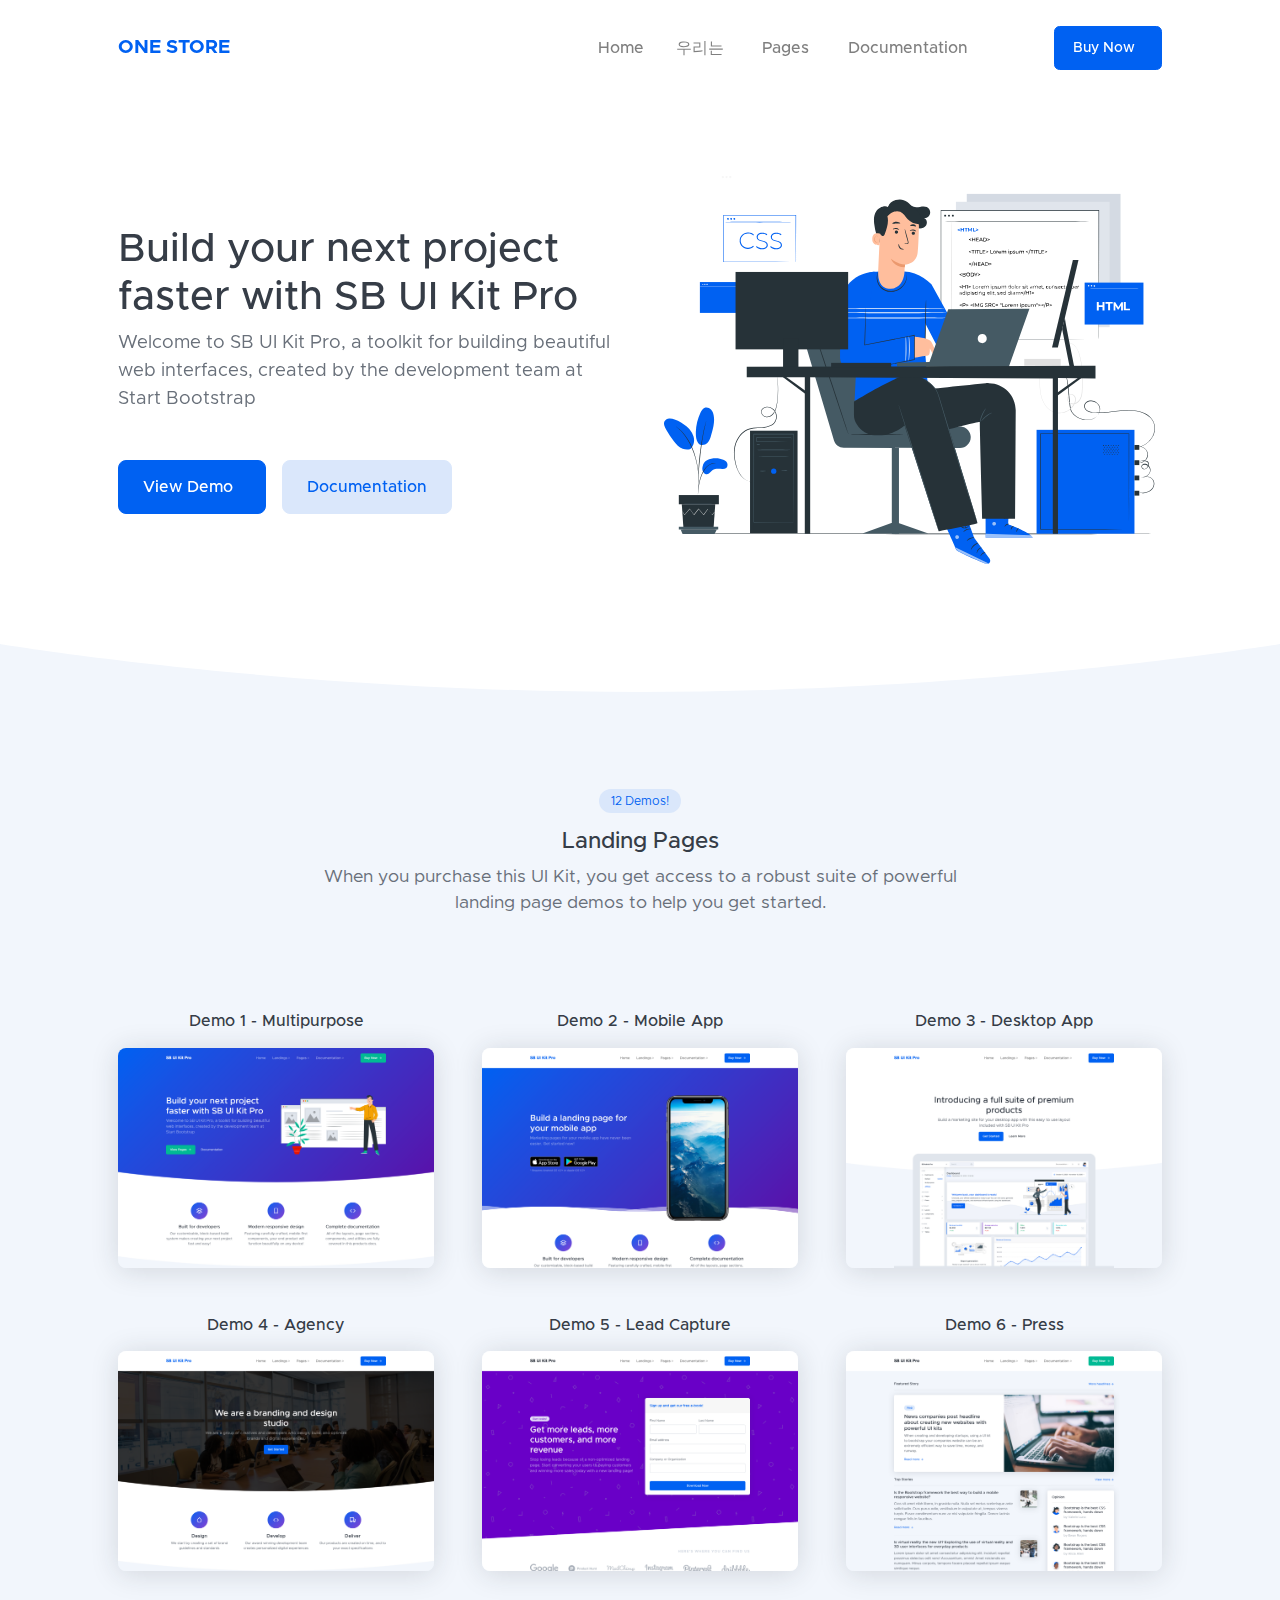
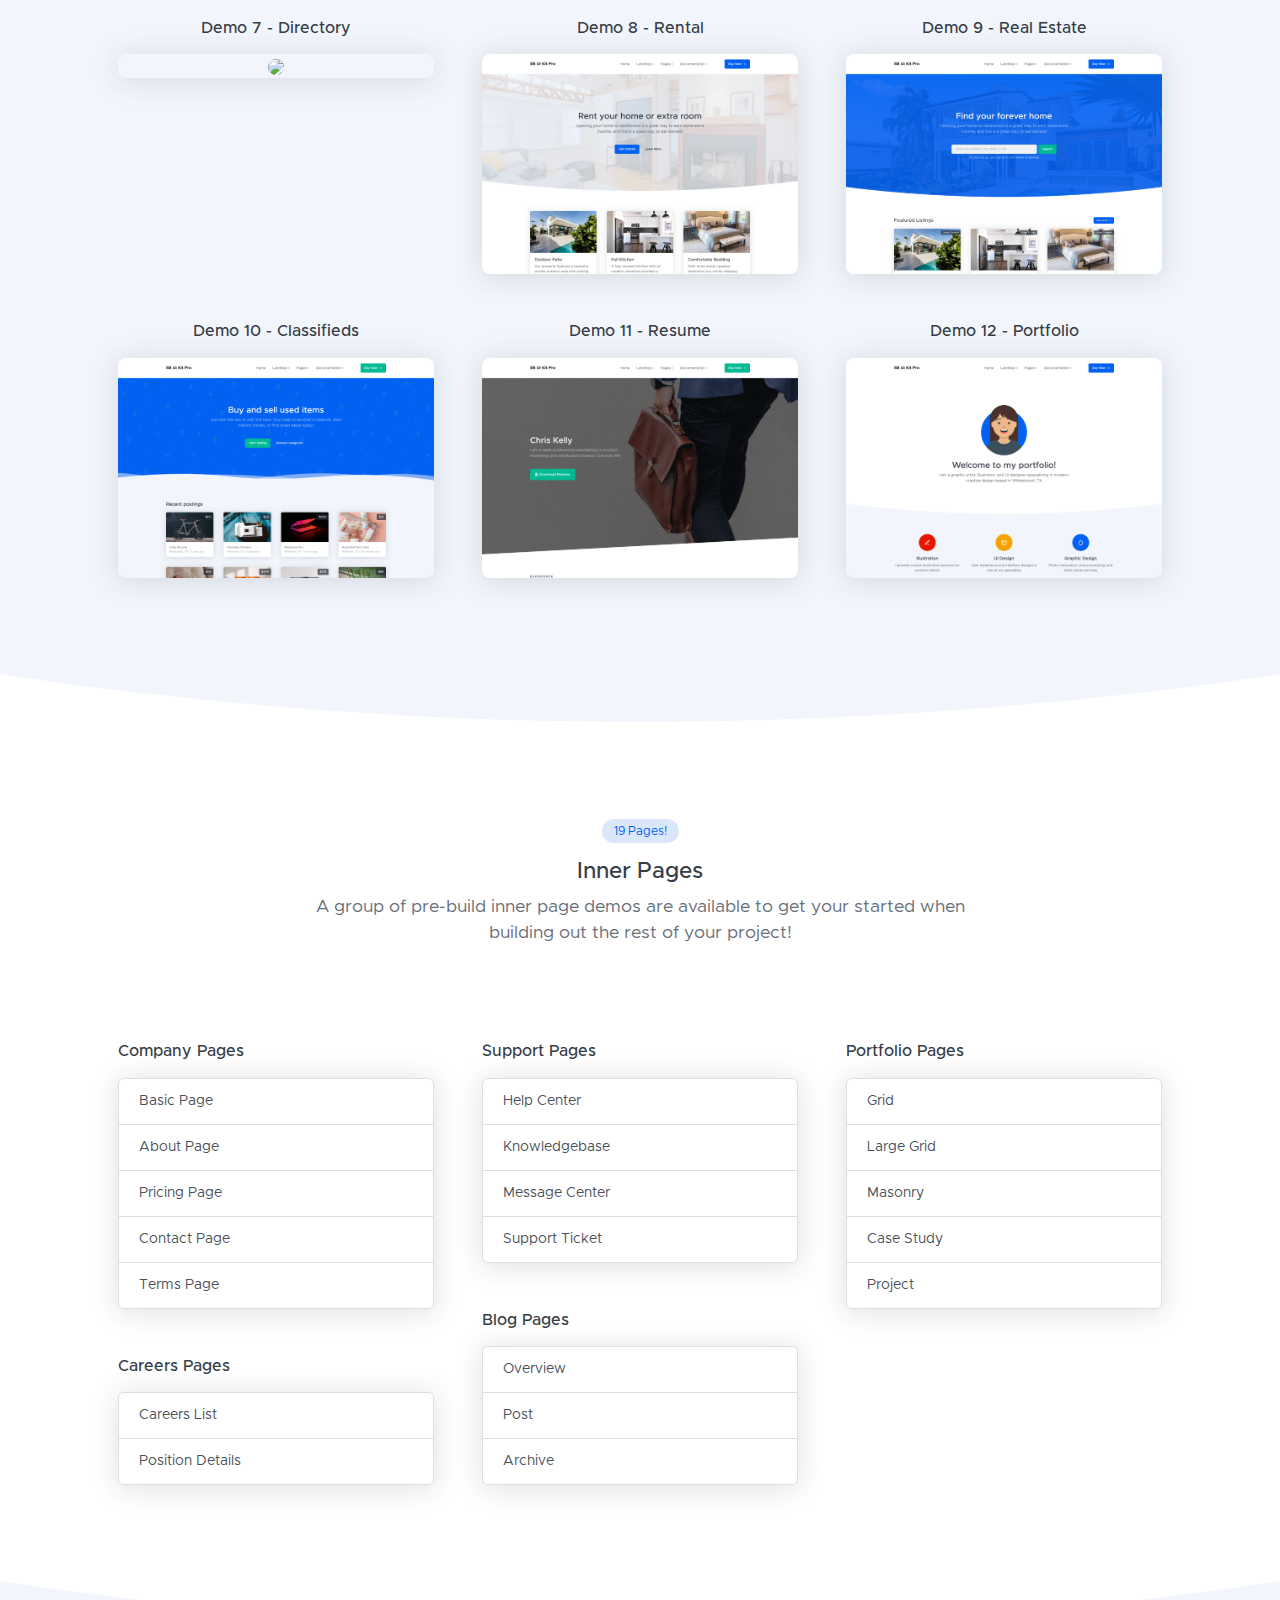
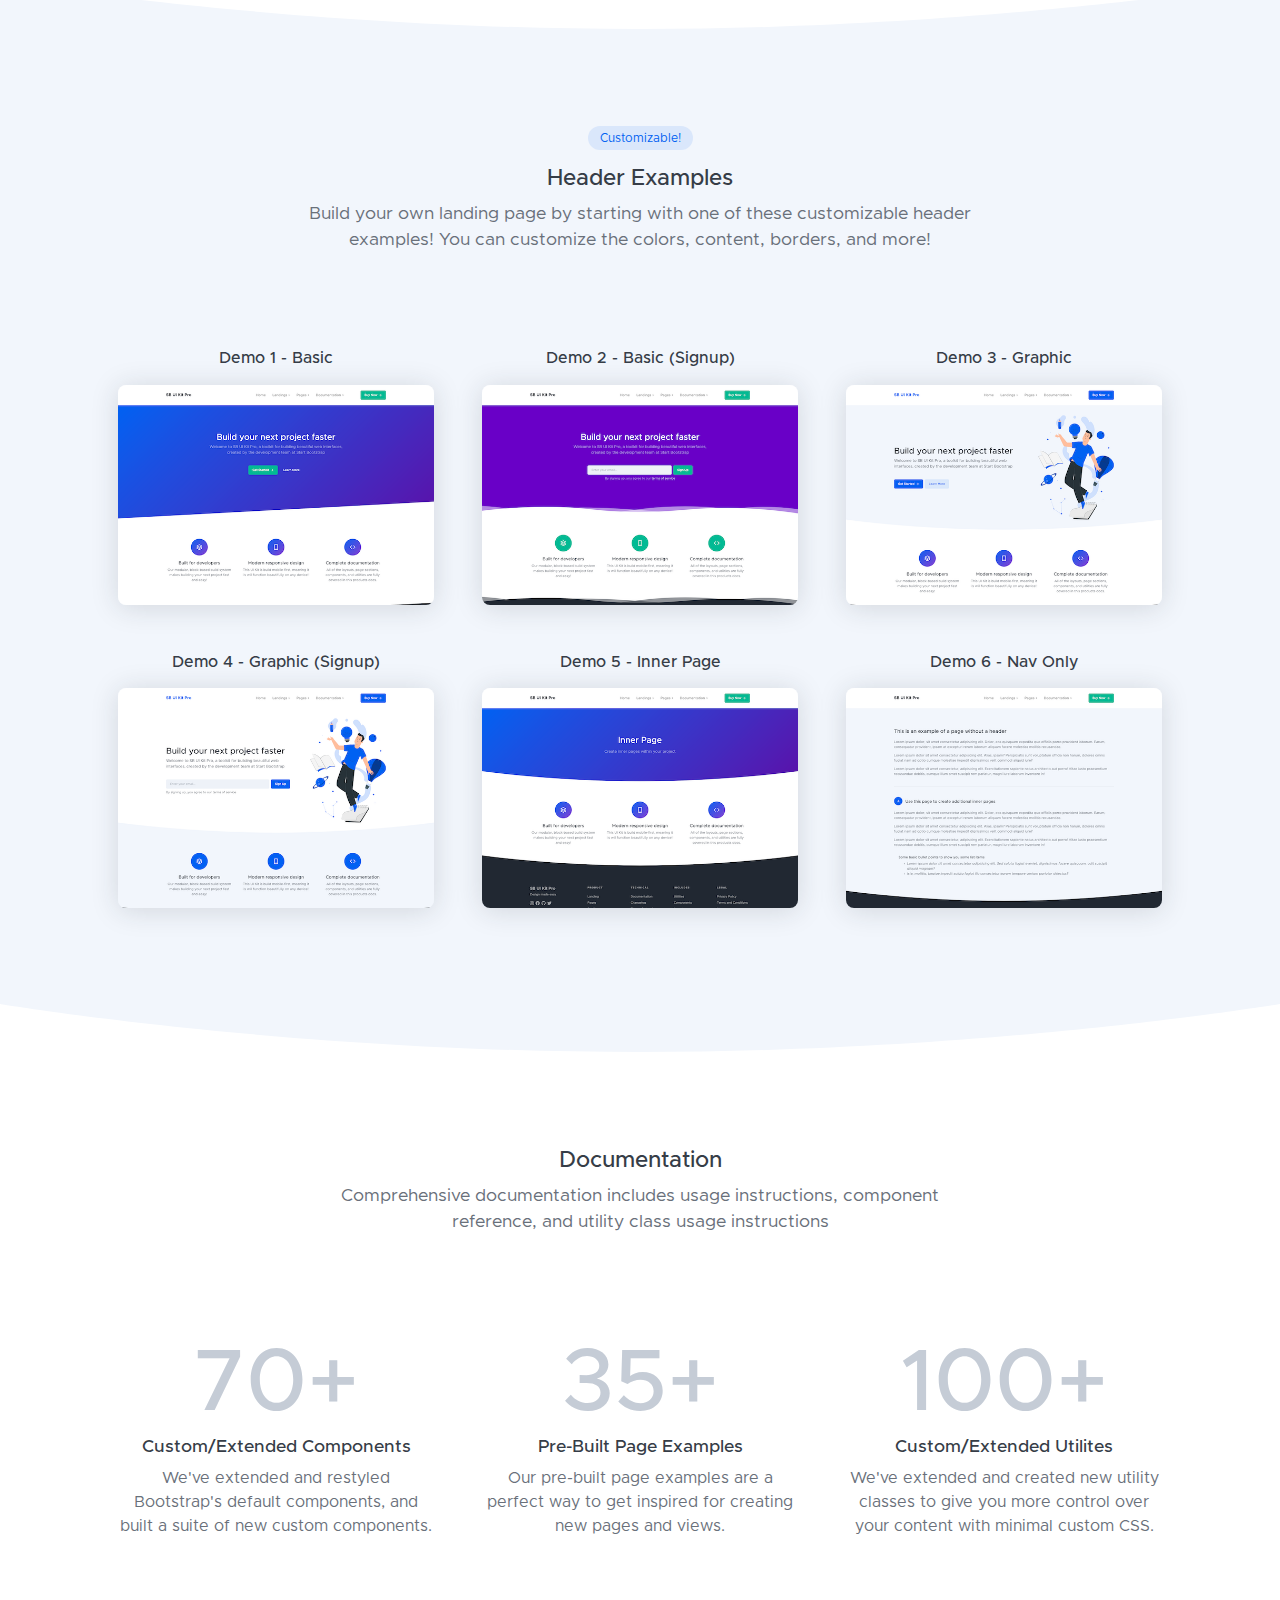
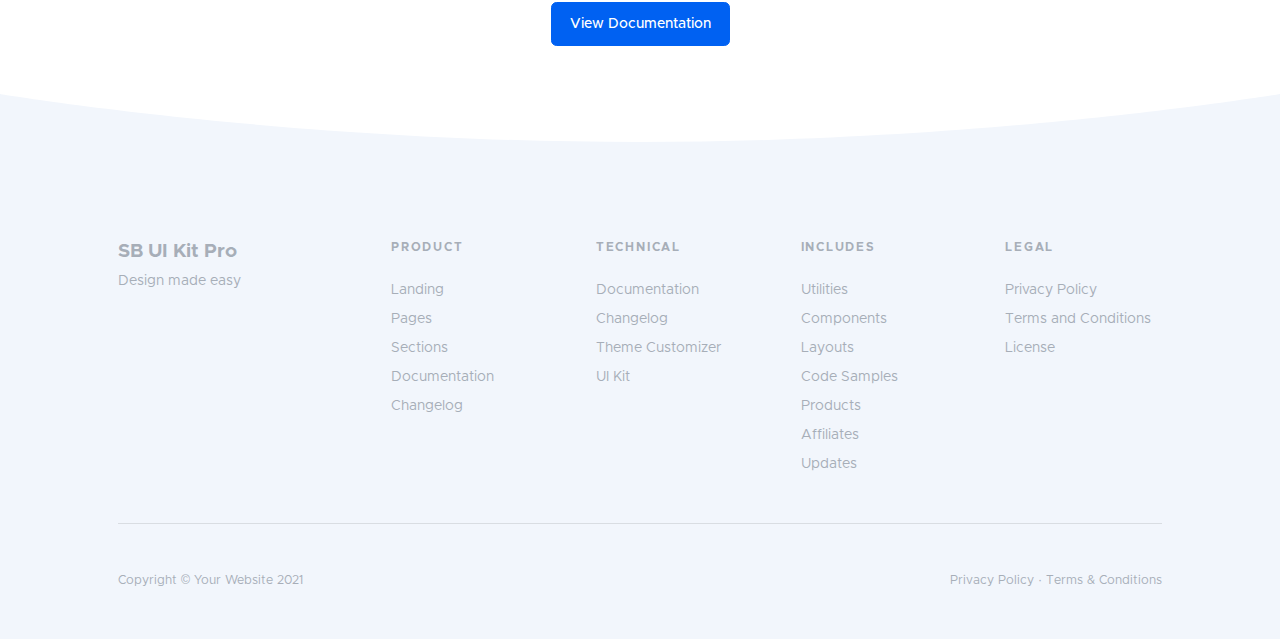
==== commit 60d0cb2e: "ia" ====
--- a/index.html
+++ b/index.html
@@ -20,12 +20,12 @@
                     <!-- Navbar-->
                     <nav class="navbar navbar-marketing navbar-expand-lg bg-transparent navbar-light fixed-top">
                         <div class="container">
-                            <a class="navbar-brand text-primary" href="index.html">SB UI Kit Pro</a><button class="navbar-toggler" type="button" data-toggle="collapse" data-target="#navbarSupportedContent" aria-controls="navbarSupportedContent" aria-expanded="false" aria-label="Toggle navigation"><i data-feather="menu"></i></button>
+                            <a class="navbar-brand text-primary" href="index.html">ONE STORE</a><button class="navbar-toggler" type="button" data-toggle="collapse" data-target="#navbarSupportedContent" aria-controls="navbarSupportedContent" aria-expanded="false" aria-label="Toggle navigation"><i data-feather="menu"></i></button>
                             <div class="collapse navbar-collapse" id="navbarSupportedContent">
                                 <ul class="navbar-nav ml-auto mr-lg-5">
                                     <li class="nav-item"><a class="nav-link" href="index.html">Home </a></li>
                                     <li class="nav-item dropdown dropdown-xl no-caret">
-                                        <a class="nav-link dropdown-toggle" id="navbarDropdownDemos" href="#" role="button" data-toggle="dropdown" aria-haspopup="true" aria-expanded="false">Landings<i class="fas fa-chevron-right dropdown-arrow"></i></a>
+                                        <a class="nav-link dropdown-toggle" id="navbarDropdownDemos" href="#" role="button" data-toggle="dropdown" aria-haspopup="true" aria-expanded="false">우리는<i class="fas fa-chevron-right dropdown-arrow"></i></a>
                                         <div class="dropdown-menu dropdown-menu-right animated--fade-in-up mr-lg-n25 mr-xl-n15" aria-labelledby="navbarDropdownDemos">
                                             <div class="row no-gutters">
                                                 <div class="col-lg-5 p-lg-3 bg-img-cover overlay overlay-primary overlay-70 d-none d-lg-block" style="background-image: url('assets/img/backgrounds/bg-dropdown-xl.jpg')">
@@ -39,16 +39,19 @@
                                                 <div class="col-lg-7 p-lg-5">
                                                     <div class="row">
                                                         <div class="col-lg-6">
-                                                            <h6 class="dropdown-header text-primary">Applications</h6>
-                                                            <a class="dropdown-item" href="landing-app-mobile.html">Mobile App</a><a class="dropdown-item" href="landing-app-desktop.html">Desktop App</a>
+                                                            <h6 class="dropdown-header text-primary">회사소개</h6>
+                                                            <a class="dropdown-item" href="landing-app-mobile.html">회사소개</a>
+                                                            <!-- <a class="dropdown-item" href="landing-app-desktop.html">회사소개</a> -->
                                                             <div class="dropdown-divider border-0"></div>
-                                                            <h6 class="dropdown-header text-primary">Business</h6>
-                                                            <a class="dropdown-item" href="landing-multipurpose.html">Multipurpose</a><a class="dropdown-item" href="landing-agency.html">Agency</a><a class="dropdown-item" href="landing-press.html">Press</a><a class="dropdown-item" href="landing-directory.html">Directory</a><a class="dropdown-item" href="landing-rental.html">Rental</a><a class="dropdown-item" href="landing-real-estate.html">Real Estate</a><a class="dropdown-item" href="landing-classifieds.html">Classifieds</a>
-                                                            <div class="dropdown-divider border-0"></div>
-                                                            <h6 class="dropdown-header text-primary">Lead Generation</h6>
-                                                            <a class="dropdown-item" href="landing-lead-capture.html">Lead Capture</a>
+                                                            <h6 class="dropdown-header text-primary">브랜드소개</h6>
+                                                            <a class="dropdown-item" href="landing-multipurpose.html">BI/CI</a><a class="dropdown-item" href="landing-agency.html">원스토어서체</a>
+                                                            <!-- <a class="dropdown-item" href="landing-press.html">Press</a><a class="dropdown-item" href="landing-directory.html">Directory</a><a class="dropdown-item" href="landing-rental.html">Rental</a><a class="dropdown-item" href="landing-real-estate.html">Real Estate</a><a class="dropdown-item" href="landing-classifieds.html">Classifieds</a>
+                                                            <div class="dropdown-divider border-0"></div> -->
+                                                            <h6 class="dropdown-header text-primary">서비스소개</h6>
+                                                            <a class="dropdown-item" href="landing-lead-capture.html">원스토어</a><a class="dropdown-item" href="landing-press.html">원스토어북스</a>
                                                             <div class="dropdown-divider border-0 d-lg-none"></div>
                                                         </div>
+                                                        <!--
                                                         <div class="col-lg-6">
                                                             <h6 class="dropdown-header text-primary">Personal</h6>
                                                             <a class="dropdown-item" href="landing-resume.html">Resume</a><a class="dropdown-item" href="landing-portfolio.html">Portfolio</a>
@@ -56,6 +59,7 @@
                                                             <h6 class="dropdown-header text-primary">Header Styles</h6>
                                                             <a class="dropdown-item" href="header-basic.html">Basic</a><a class="dropdown-item" href="header-basic-signup.html">Basic (Signup)</a><a class="dropdown-item" href="header-graphic.html">Graphic</a><a class="dropdown-item" href="header-graphic-signup.html">Graphic (Signup)</a><a class="dropdown-item" href="header-inner-page.html">Inner Page</a><a class="dropdown-item" href="header-nav-only.html">Nav Only</a>
                                                         </div>
+                                                    -->
                                                     </div>
                                                 </div>
                                             </div>
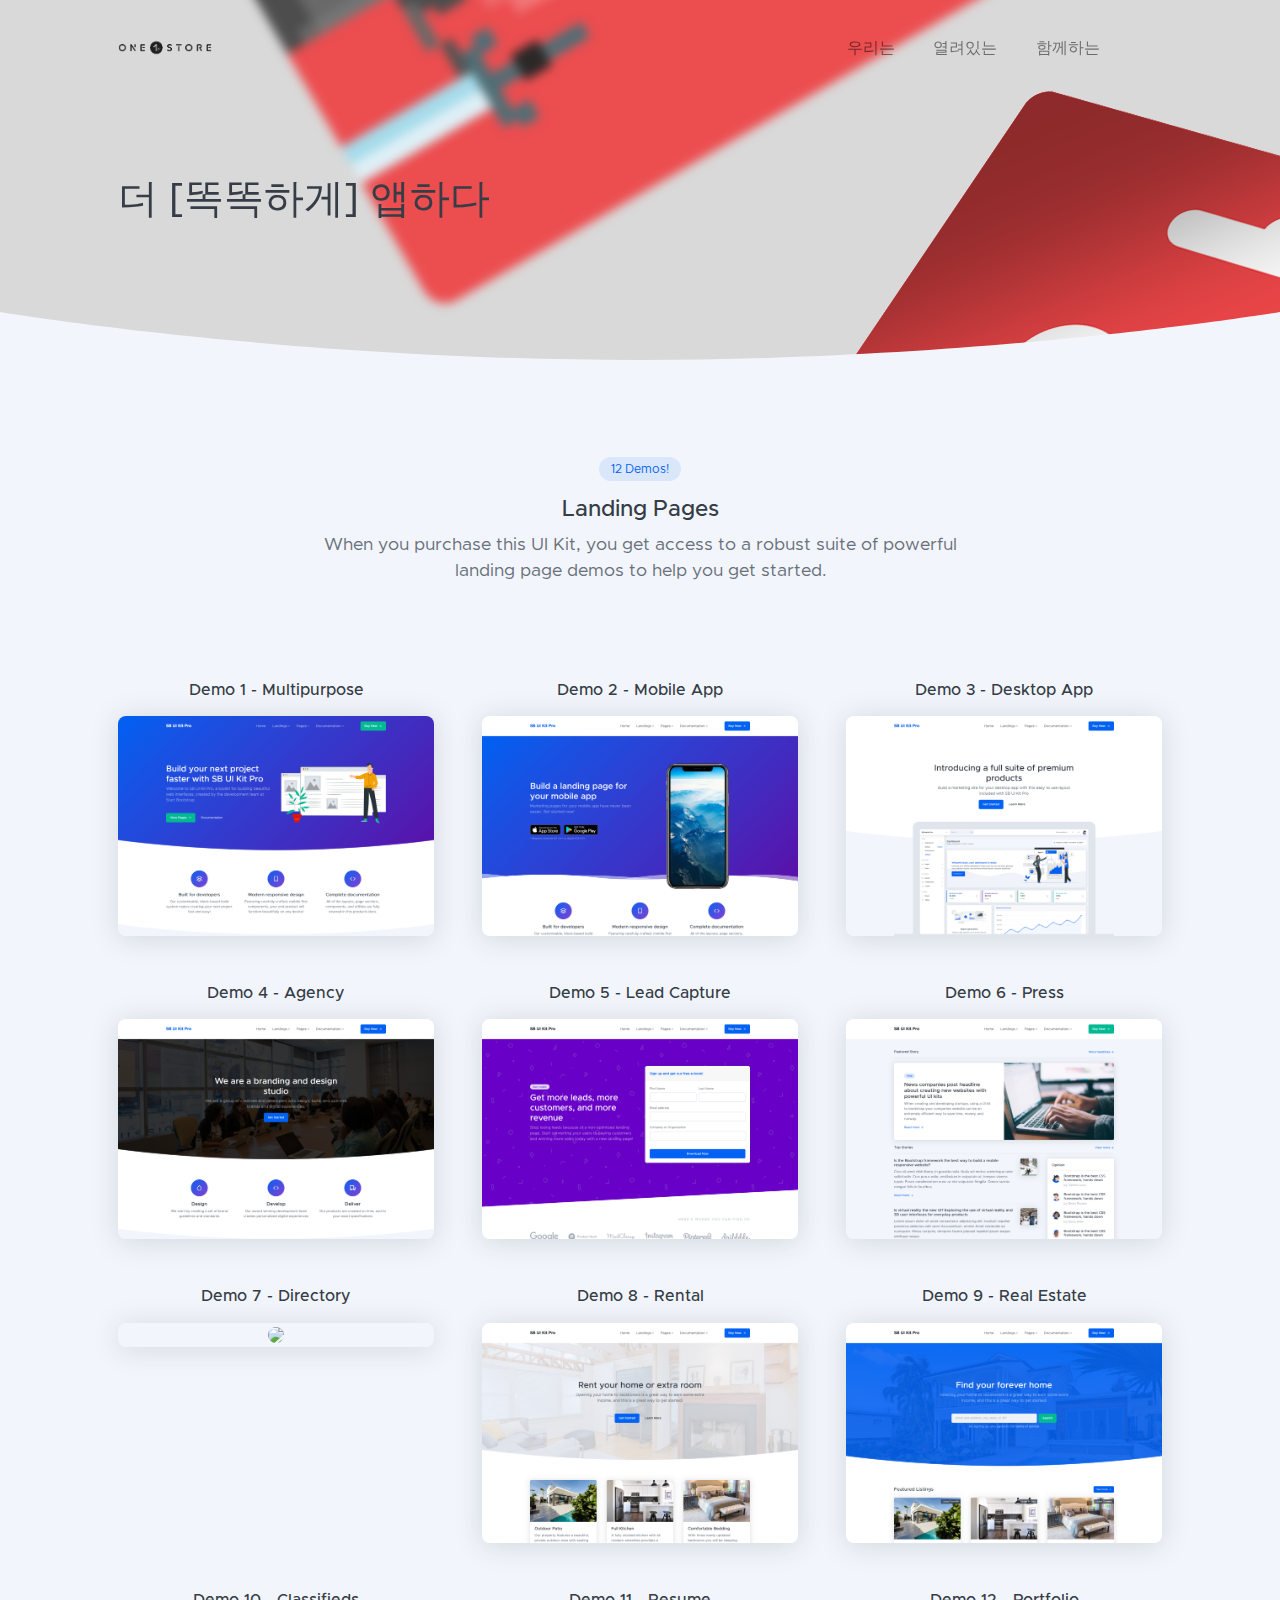
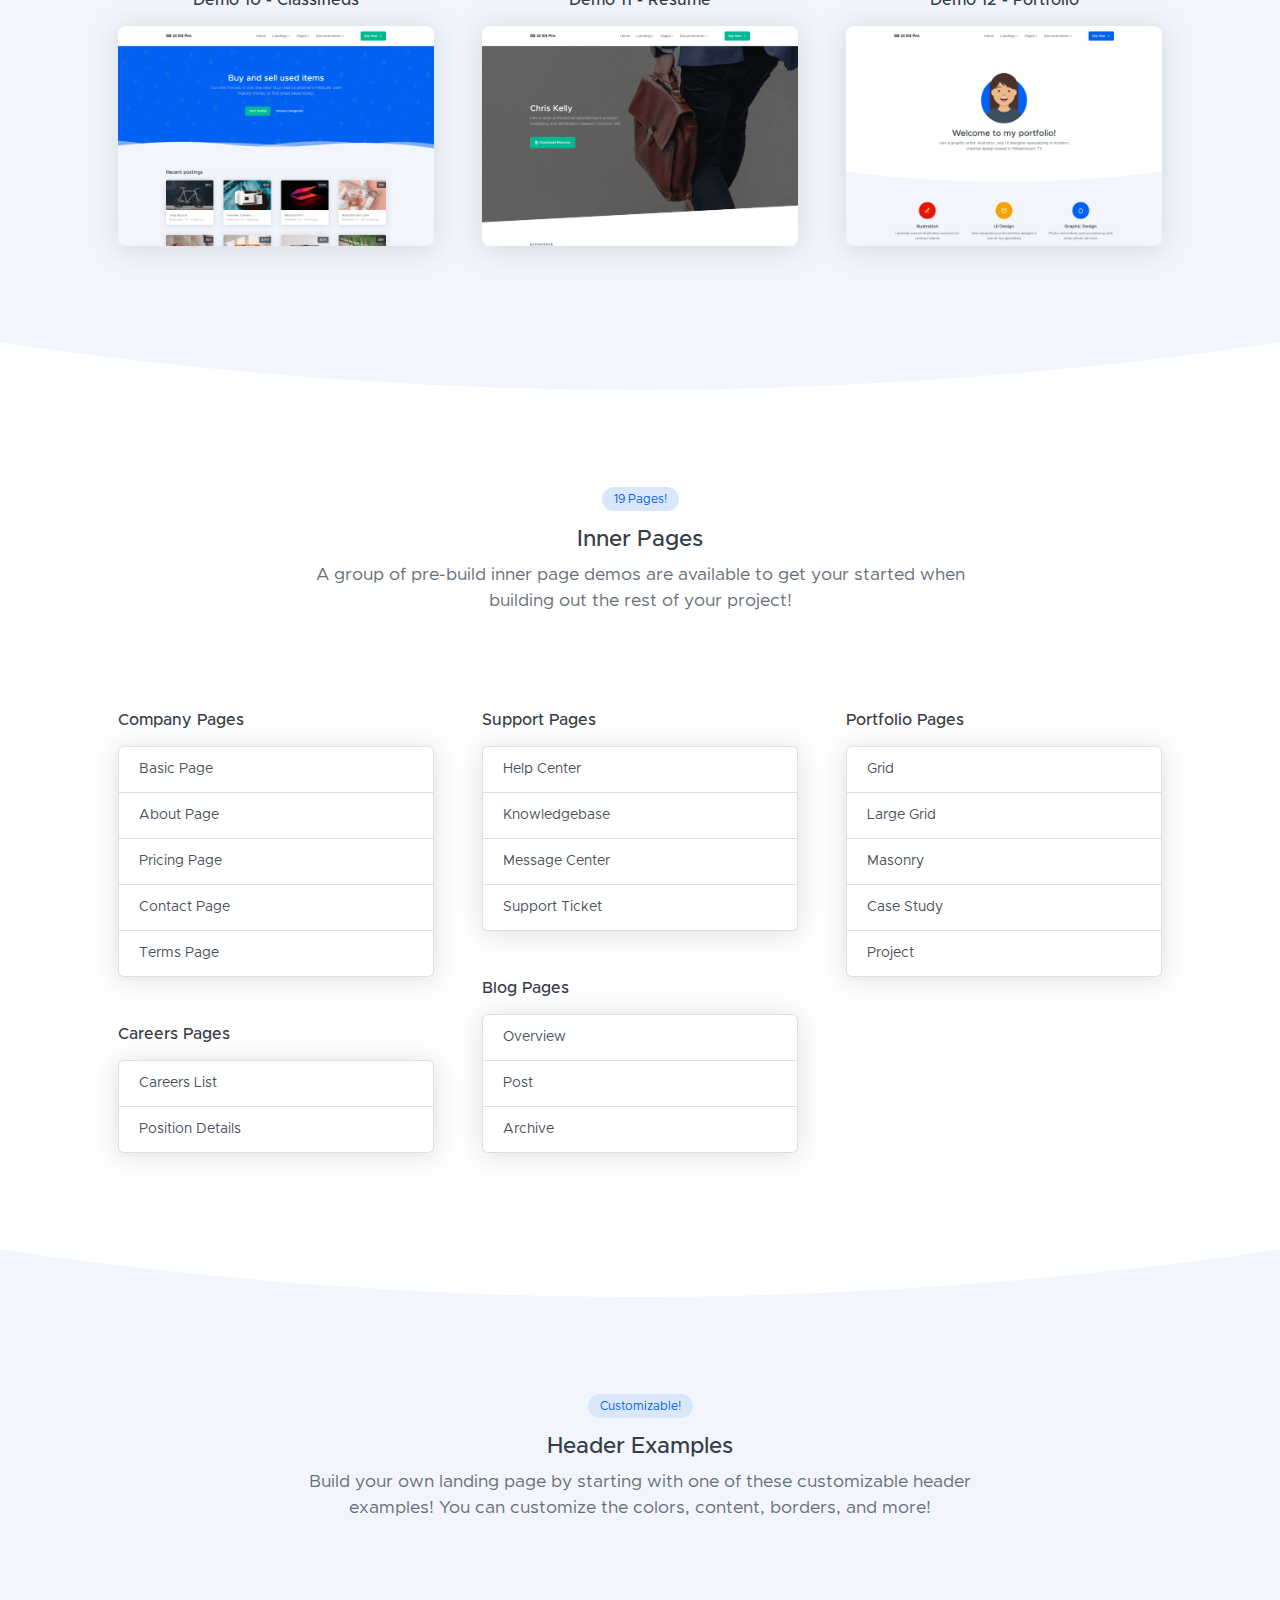
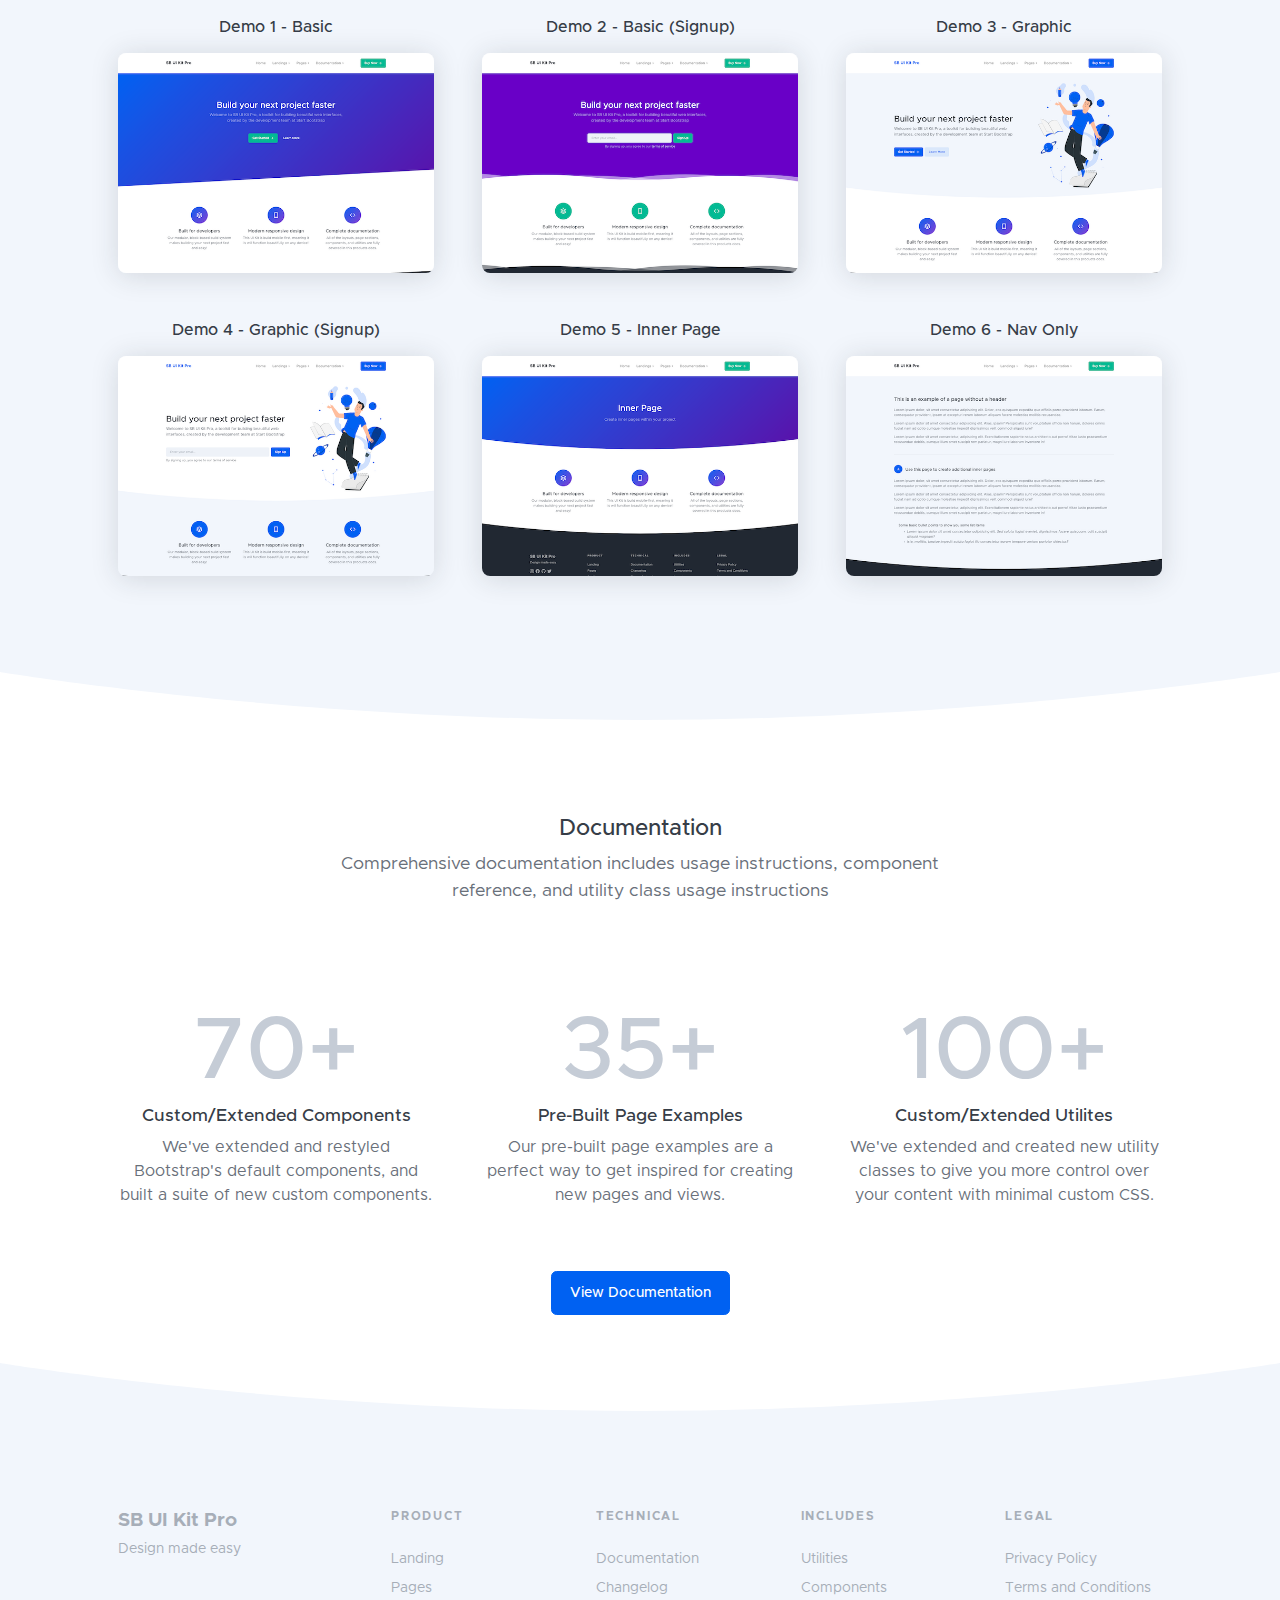
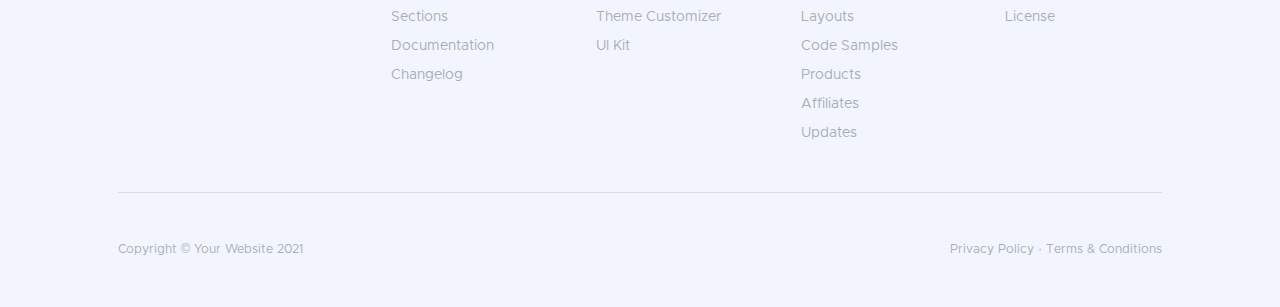
==== commit cff122bf: "ia main" ====
--- a/index.html
+++ b/index.html
@@ -20,14 +20,15 @@
                     <!-- Navbar-->
                     <nav class="navbar navbar-marketing navbar-expand-lg bg-transparent navbar-light fixed-top">
                         <div class="container">
-                            <a class="navbar-brand text-primary" href="index.html">ONE STORE</a><button class="navbar-toggler" type="button" data-toggle="collapse" data-target="#navbarSupportedContent" aria-controls="navbarSupportedContent" aria-expanded="false" aria-label="Toggle navigation"><i data-feather="menu"></i></button>
+                            <a class="navbar-brand text-primary" href="index.html"><img src="assets/img/onestore/ci.png"></a><button class="navbar-toggler" type="button" data-toggle="collapse" data-target="#navbarSupportedContent" aria-controls="navbarSupportedContent" aria-expanded="false" aria-label="Toggle navigation"><i data-feather="menu"></i></button>
                             <div class="collapse navbar-collapse" id="navbarSupportedContent">
                                 <ul class="navbar-nav ml-auto mr-lg-5">
-                                    <li class="nav-item"><a class="nav-link" href="index.html">Home </a></li>
+                                    <!-- <li class="nav-item"><a class="nav-link" href="index.html">Home </a></li> -->
                                     <li class="nav-item dropdown dropdown-xl no-caret">
-                                        <a class="nav-link dropdown-toggle" id="navbarDropdownDemos" href="#" role="button" data-toggle="dropdown" aria-haspopup="true" aria-expanded="false">우리는<i class="fas fa-chevron-right dropdown-arrow"></i></a>
-                                        <div class="dropdown-menu dropdown-menu-right animated--fade-in-up mr-lg-n25 mr-xl-n15" aria-labelledby="navbarDropdownDemos">
+                                        <a class="nav-link dropdown-toggle" id="navbarDropdownPages" href="#" role="button" data-toggle="dropdown" aria-haspopup="true" aria-expanded="false">우리는<i class="fas fa-chevron-right dropdown-arrow"></i></a>
+                                        <div class="dropdown-menu dropdown-menu-right animated--fade-in-up mr-lg-n25 mr-xl-n15" aria-labelledby="navbarDropdownPages">
                                             <div class="row no-gutters">
+                                                <!--
                                                 <div class="col-lg-5 p-lg-3 bg-img-cover overlay overlay-primary overlay-70 d-none d-lg-block" style="background-image: url('assets/img/backgrounds/bg-dropdown-xl.jpg')">
                                                     <div class="d-flex h-100 w-100 align-items-center justify-content-center">
                                                         <div class="text-white text-center z-1">
@@ -36,15 +37,18 @@
                                                         </div>
                                                     </div>
                                                 </div>
+                                            -->
                                                 <div class="col-lg-7 p-lg-5">
                                                     <div class="row">
                                                         <div class="col-lg-6">
                                                             <h6 class="dropdown-header text-primary">회사소개</h6>
                                                             <a class="dropdown-item" href="landing-app-mobile.html">회사소개</a>
+                                                            <div class="dropdown-divider border-0"></div>
                                                             <!-- <a class="dropdown-item" href="landing-app-desktop.html">회사소개</a> -->
                                                             <div class="dropdown-divider border-0"></div>
                                                             <h6 class="dropdown-header text-primary">브랜드소개</h6>
                                                             <a class="dropdown-item" href="landing-multipurpose.html">BI/CI</a><a class="dropdown-item" href="landing-agency.html">원스토어서체</a>
+                                                            <div class="dropdown-divider border-0"></div>
                                                             <!-- <a class="dropdown-item" href="landing-press.html">Press</a><a class="dropdown-item" href="landing-directory.html">Directory</a><a class="dropdown-item" href="landing-rental.html">Rental</a><a class="dropdown-item" href="landing-real-estate.html">Real Estate</a><a class="dropdown-item" href="landing-classifieds.html">Classifieds</a>
                                                             <div class="dropdown-divider border-0"></div> -->
                                                             <h6 class="dropdown-header text-primary">서비스소개</h6>
@@ -66,21 +70,30 @@
                                         </div>
                                     </li>
                                     <li class="nav-item dropdown dropdown-xl no-caret">
-                                        <a class="nav-link dropdown-toggle" id="navbarDropdownPages" href="#" role="button" data-toggle="dropdown" aria-haspopup="true" aria-expanded="false">Pages<i class="fas fa-chevron-right dropdown-arrow"></i></a>
+                                        <a class="nav-link dropdown-toggle" id="navbarDropdownPages" href="#" role="button" data-toggle="dropdown" aria-haspopup="true" aria-expanded="false">열려있는<i class="fas fa-chevron-right dropdown-arrow"></i></a>
                                         <div class="dropdown-menu dropdown-menu-right mr-lg-n20 mr-xl-n15 animated--fade-in-up" aria-labelledby="navbarDropdownPages">
                                             <div class="row no-gutters">
                                                 <div class="col-lg-4 p-lg-5">
-                                                    <h6 class="dropdown-header text-primary">Company</h6>
-                                                    <a class="dropdown-item" href="page-basic.html">Basic Page</a><a class="dropdown-item" href="page-company-about.html">About</a><a class="dropdown-item" href="page-company-pricing.html">Pricing</a><a class="dropdown-item" href="page-company-contact.html">Contact</a><a class="dropdown-item" href="page-company-team.html">Team</a><a class="dropdown-item" href="page-company-terms.html">Terms</a>
+                                                    <h6 class="dropdown-header text-primary">홍보</h6>
+                                                    <a class="dropdown-item" href="page-basic.html">보도자료</a><a class="dropdown-item" href="page-company-about.html">소셜채널</a>
                                                     <div class="dropdown-divider border-0"></div>
-                                                    <h6 class="dropdown-header text-primary">Support</h6>
-                                                    <a class="dropdown-item" href="page-help-center.html">Help Center</a><a class="dropdown-item" href="page-help-knowledgebase.html">Knowledgebase</a><a class="dropdown-item" href="page-help-message-center.html">Message Center</a><a class="dropdown-item" href="page-help-support-ticket.html">Support Ticket</a>
+<!--
+                                                    <a class="dropdown-item" href="page-company-pricing.html">Pricing</a><a class="dropdown-item" href="page-company-contact.html">Contact</a><a class="dropdown-item" href="page-company-team.html">Team</a><a class="dropdown-item" href="page-company-terms.html">Terms</a>
+                                                    <div class="dropdown-divider border-0"></div>
+-->
+                                                    <h6 class="dropdown-header text-primary">채용</h6>
+                                                    <a class="dropdown-item" href="page-help-center.html">직무인터뷰</a><a class="dropdown-item" href="page-help-knowledgebase.html">복리후생</a><a class="dropdown-item" href="page-help-message-center.html">채용공고</a>
+<!--
+                                                    <a class="dropdown-item" href="page-help-support-ticket.html">Support Ticket</a>
+-->
                                                     <div class="dropdown-divider border-0 d-lg-none"></div>
-                                                </div>
+                                                
+                                                    <h6 class="dropdown-header text-primary">IR</h6>
+                                                    <a class="dropdown-item" href="page-careers-overview.html">기업설명자료</a><a class="dropdown-item" href="page-careers-listing.html">투자정보</a>
+                                                    <div class="dropdown-divider border-0"></div>
+                                                </div>  
+                                                <!--
                                                 <div class="col-lg-4 p-lg-5">
-                                                    <h6 class="dropdown-header text-primary">Careers</h6>
-                                                    <a class="dropdown-item" href="page-careers-overview.html">Careers List</a><a class="dropdown-item" href="page-careers-listing.html">Position Details</a>
-                                                    <div class="dropdown-divider border-0"></div>
                                                     <h6 class="dropdown-header text-primary">Blog</h6>
                                                     <a class="dropdown-item" href="page-blog-overview.html">Overview</a><a class="dropdown-item" href="page-blog-post.html">Post</a><a class="dropdown-item" href="page-blog-archive.html">Archive</a>
                                                     <div class="dropdown-divider border-0"></div>
@@ -92,53 +105,57 @@
                                                     <h6 class="dropdown-header text-primary">Error</h6>
                                                     <a class="dropdown-item" href="page-error-400.html">400 Error</a><a class="dropdown-item" href="page-error-401.html">401 Error</a><a class="dropdown-item" href="page-error-404-1.html">404 Error (Option 1)</a><a class="dropdown-item" href="page-error-404-2.html">404 Error (Option 2)</a><a class="dropdown-item" href="page-error-500.html">500 Error</a><a class="dropdown-item" href="page-error-503.html">503 Error</a><a class="dropdown-item" href="page-error-504.html">504 Error</a>
                                                 </div>
+                                            -->
+
                                             </div>
                                         </div>
                                     </li>
                                     <li class="nav-item dropdown no-caret">
-                                        <a class="nav-link dropdown-toggle" id="navbarDropdownDocs" href="#" role="button" data-toggle="dropdown" aria-haspopup="true" aria-expanded="false">Documentation<i class="fas fa-chevron-right dropdown-arrow"></i></a>
+                                        <a class="nav-link dropdown-toggle" id="navbarDropdownDocs" href="#" role="button" data-toggle="dropdown" aria-haspopup="true" aria-expanded="false">함께하는<i class="fas fa-chevron-right dropdown-arrow"></i></a>
                                         <div class="dropdown-menu dropdown-menu-right animated--fade-in-up" aria-labelledby="navbarDropdownDocs">
                                             <a class="dropdown-item py-3" href="https://docs.startbootstrap.com/sb-ui-kit-pro/quickstart" target="_blank"
                                                 ><div class="icon-stack bg-primary-soft text-primary mr-4"><i data-feather="book-open"></i></div>
                                                 <div>
-                                                    <div class="small text-gray-500">Documentation</div>
-                                                    Usage instructions and reference
+                                                    <div class="small text-gray-500">진화적 정책</div>
+                                                    상생하는 수수료 정책
                                                 </div></a
                                             >
                                             <div class="dropdown-divider m-0"></div>
                                             <a class="dropdown-item py-3" href="https://docs.startbootstrap.com/sb-ui-kit-pro/components" target="_blank"
                                                 ><div class="icon-stack bg-primary-soft text-primary mr-4"><i data-feather="code"></i></div>
                                                 <div>
-                                                    <div class="small text-gray-500">Components</div>
-                                                    Code snippets and reference
+                                                    <div class="small text-gray-500">개발자 지원</div>
+                                                    마케팅 지원, 개발비 지원정책
                                                 </div></a
                                             >
                                             <div class="dropdown-divider m-0"></div>
                                             <a class="dropdown-item py-3" href="https://docs.startbootstrap.com/sb-ui-kit-pro/changelog" target="_blank"
                                                 ><div class="icon-stack bg-primary-soft text-primary mr-4"><i data-feather="file-text"></i></div>
                                                 <div>
-                                                    <div class="small text-gray-500">Changelog</div>
-                                                    Updates and changes
+                                                    <div class="small text-gray-500">사회공헌</div>
+                                                    사회적 가치
                                                 </div></a
                                             >
                                         </div>
                                     </li>
                                 </ul>
-                                <a class="btn font-weight-500 ml-lg-4 btn-primary" href="https://shop.startbootstrap.com/sb-ui-kit-pro">Buy Now<i class="ml-2" data-feather="arrow-right"></i></a>
+                                <!-- <a class="btn font-weight-500 ml-lg-4 btn-primary" href="https://shop.startbootstrap.com/sb-ui-kit-pro">Buy Now<i class="ml-2" data-feather="arrow-right"></i></a> -->
                             </div>
                         </div>
                     </nav>
                     <!-- Page Header-->
-                    <header class="page-header page-header-light bg-white">
+                    <header class="page-header page-header-light bg-white" style="background-image: url('assets/img/onestore/header-bg.png')">
                         <div class="page-header-content pt-5">
                             <div class="container">
                                 <div class="row align-items-center">
                                     <div class="col-lg-6" data-aos="fade-up">
-                                        <h1 class="page-header-title">Build your next project faster with SB UI Kit Pro</h1>
+                                        <h1 class="page-header-title">더 [똑똑하게] 앱하다</h1>
+                                        <!-- 
                                         <p class="page-header-text mb-5">Welcome to SB UI Kit Pro, a toolkit for building beautiful web interfaces, created by the development team at Start Bootstrap</p>
                                         <a class="btn btn-lg btn-primary font-weight-500 mr-3" href="landing-multipurpose.html">View Demo<i class="ml-2" data-feather="arrow-right"></i></a><a class="btn btn-lg btn-primary-soft text-primary font-weight-500" href="https://docs.startbootstrap.com/sb-ui-kit-pro/quickstart">Documentation</a>
-                                    </div>
-                                    <div class="col-lg-6 d-none d-lg-block" data-aos="fade-up" data-aos-delay="100"><img class="img-fluid" src="assets/img/illustrations/programming.svg" /></div>
+                                    -->
+                                    </div>
+                                    <!-- <div class="col-lg-6 d-none d-lg-block" data-aos="fade-up" data-aos-delay="100"><img class="img-fluid" src="assets/img/illustrations/programming.svg" /></div> -->
                                 </div>
                             </div>
                         </div>
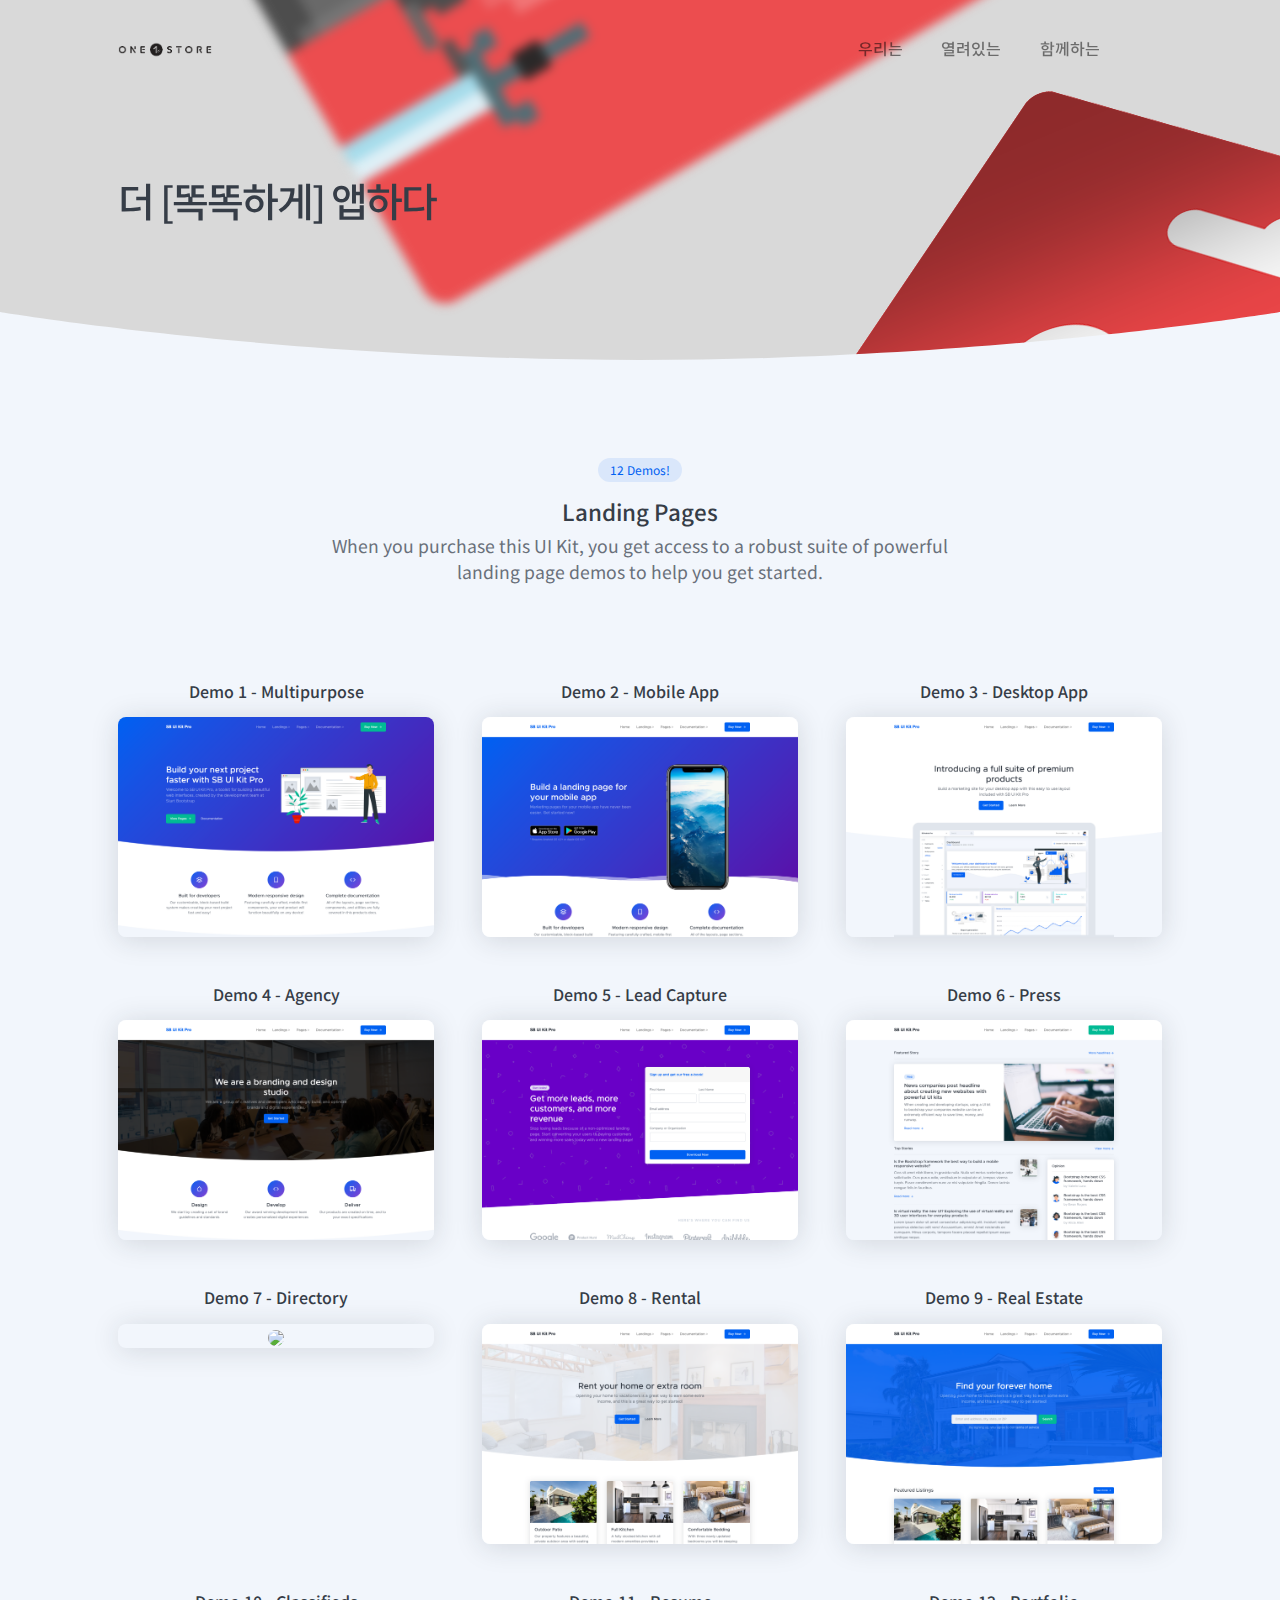
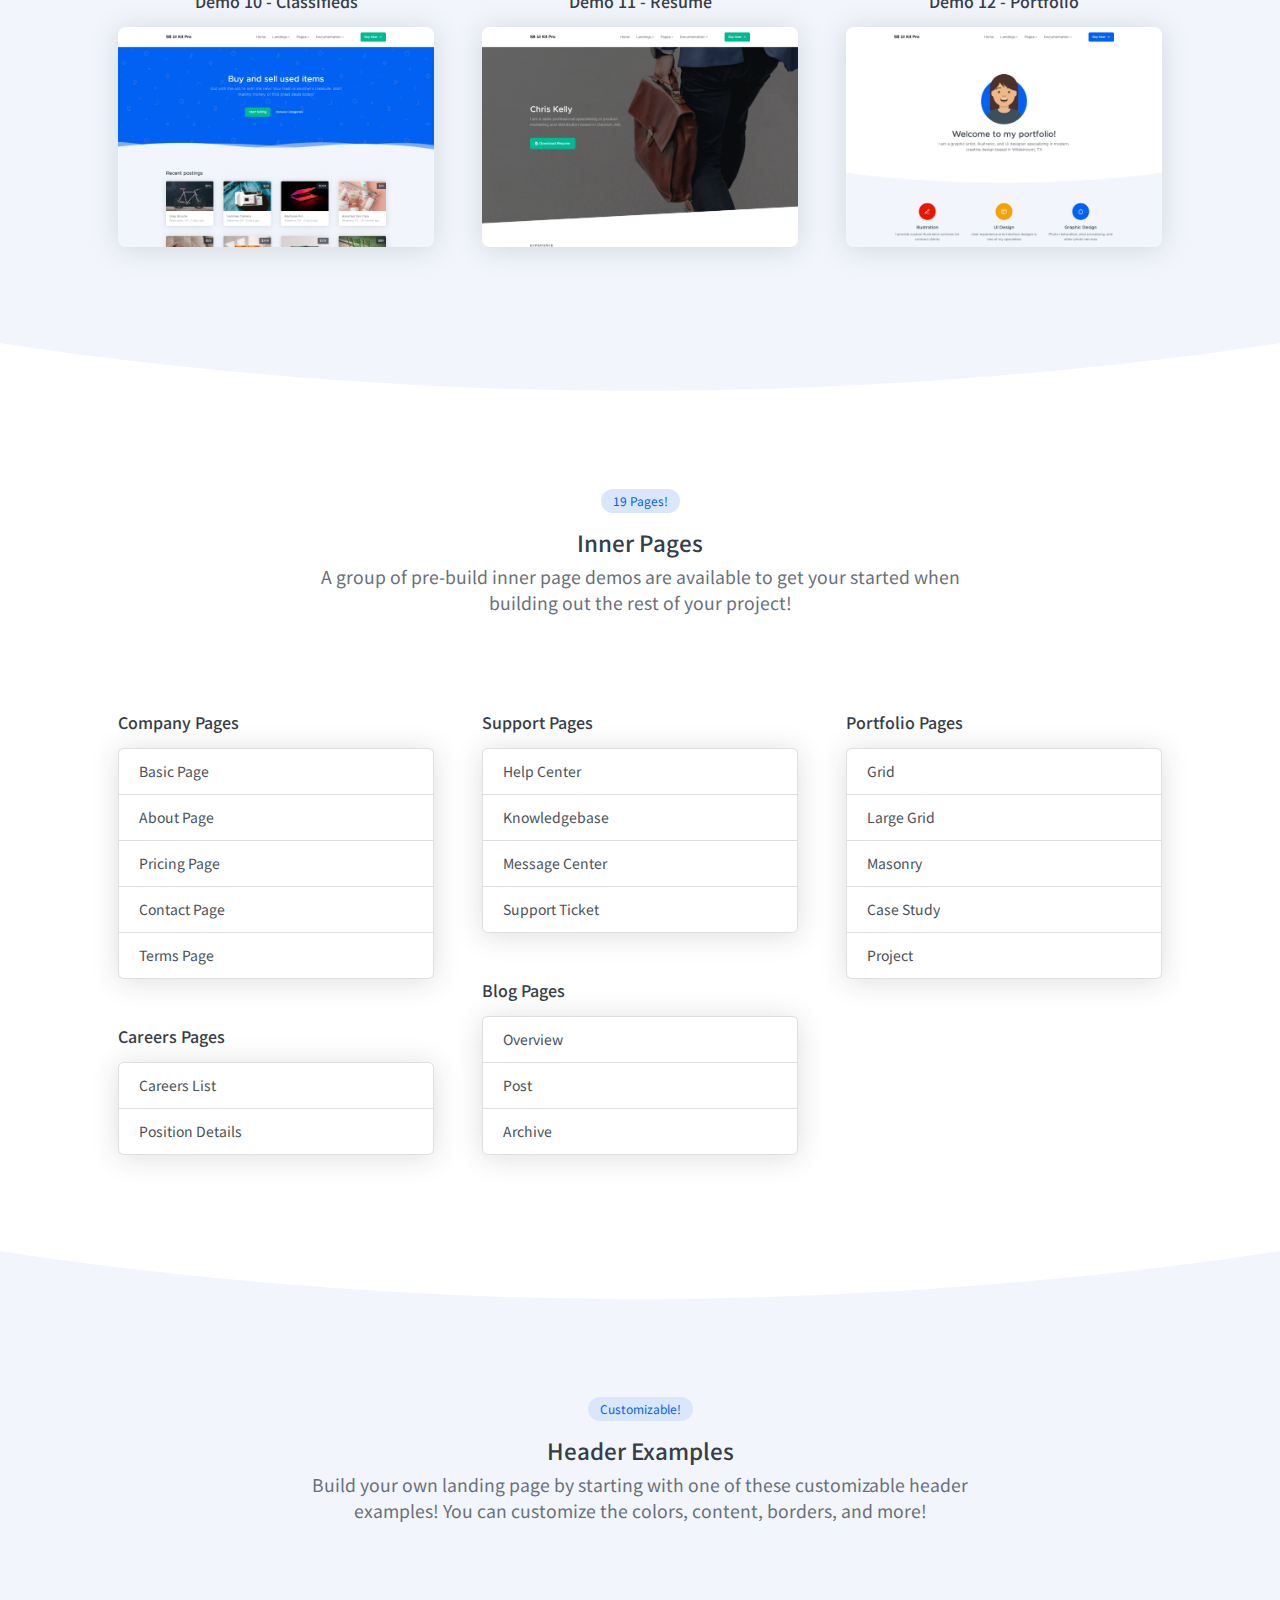
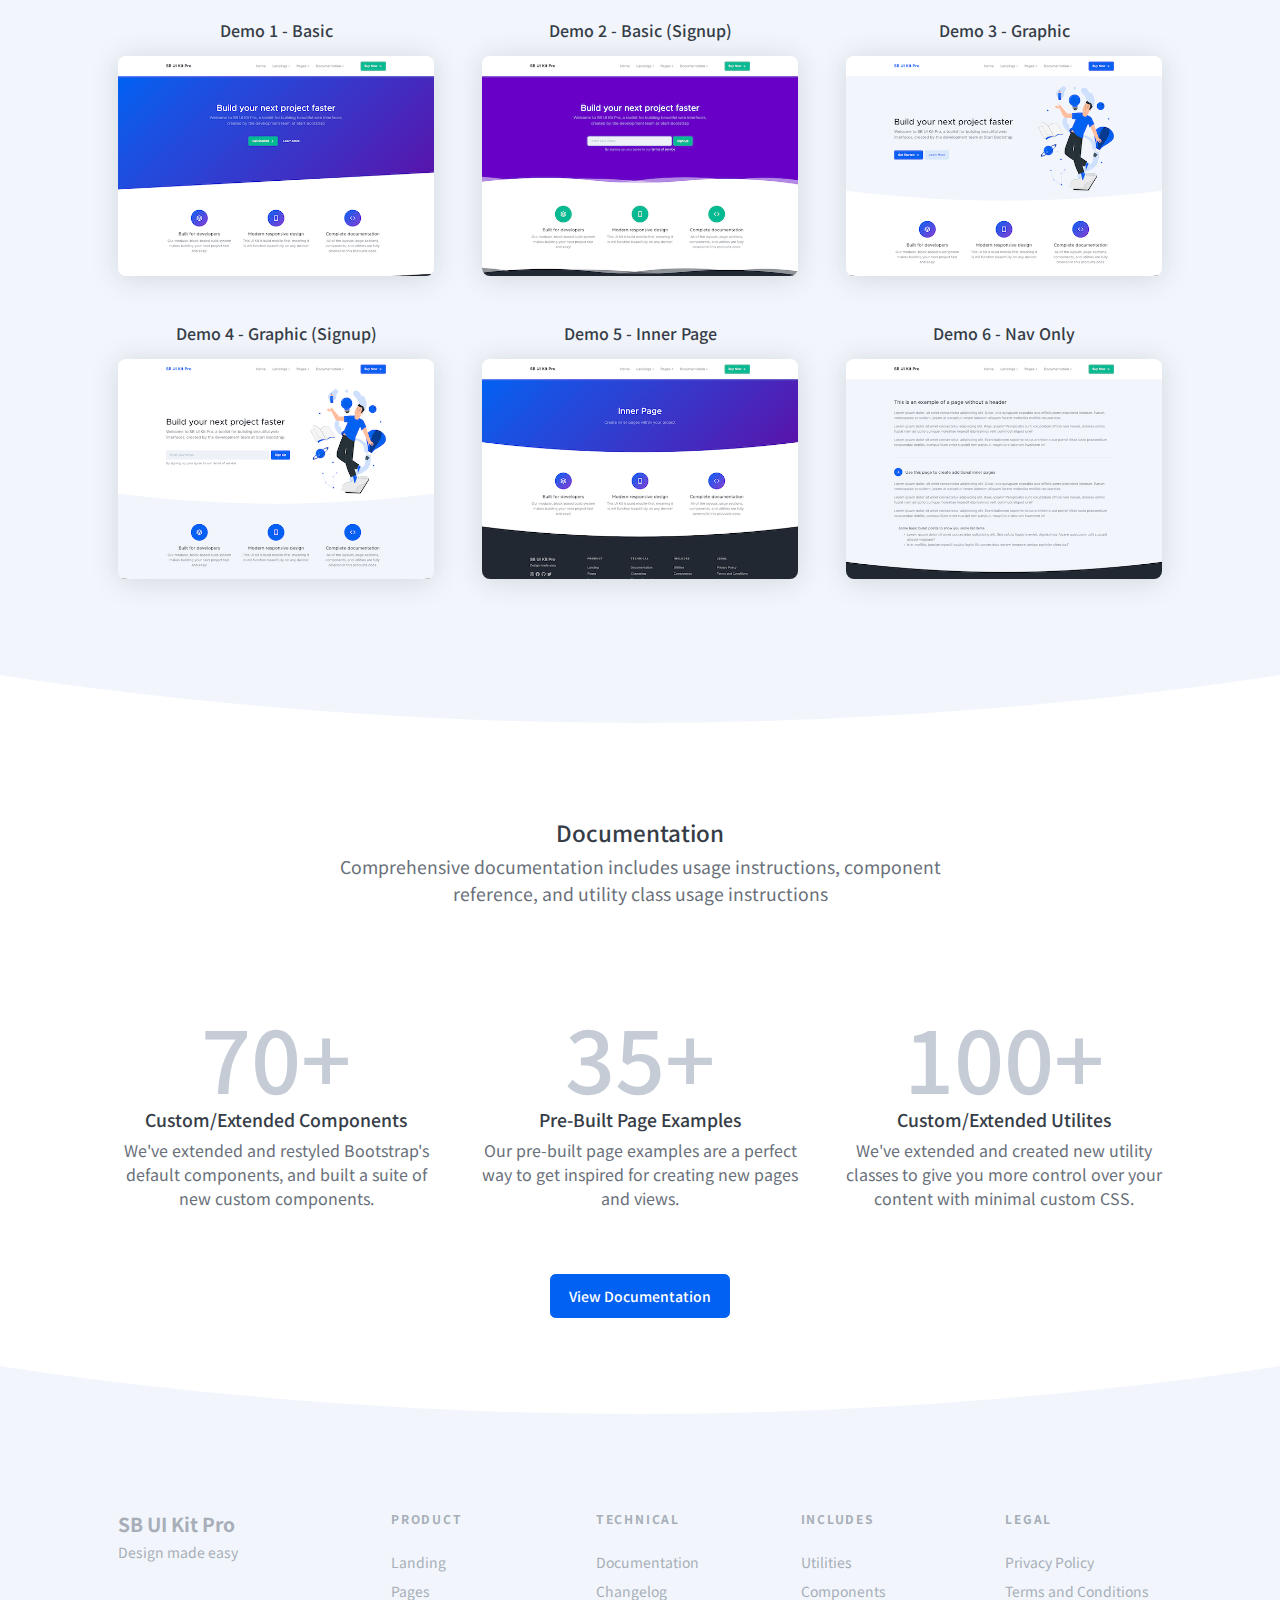
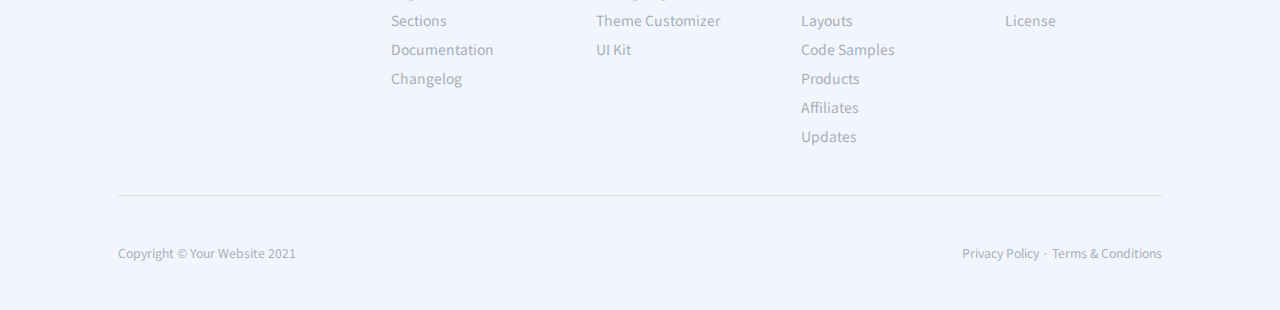
==== commit 1ae69127: "many" ====
--- a/index.html
+++ b/index.html
@@ -12,6 +12,9 @@
         <link rel="icon" type="image/x-icon" href="assets/img/favicon.png" />
         <script data-search-pseudo-elements defer src="https://cdnjs.cloudflare.com/ajax/libs/font-awesome/5.15.1/js/all.min.js" crossorigin="anonymous"></script>
         <script src="https://cdnjs.cloudflare.com/ajax/libs/feather-icons/4.24.1/feather.min.js" crossorigin="anonymous"></script>
+
+        <link href="https://fonts.googleapis.com/css2?family=Noto+Sans+KR:wght@300;400;500;700&display=swap" rel="stylesheet">
+
     </head>
     <body>
         <div id="layoutDefault">
@@ -52,7 +55,7 @@
                                                             <!-- <a class="dropdown-item" href="landing-press.html">Press</a><a class="dropdown-item" href="landing-directory.html">Directory</a><a class="dropdown-item" href="landing-rental.html">Rental</a><a class="dropdown-item" href="landing-real-estate.html">Real Estate</a><a class="dropdown-item" href="landing-classifieds.html">Classifieds</a>
                                                             <div class="dropdown-divider border-0"></div> -->
                                                             <h6 class="dropdown-header text-primary">서비스소개</h6>
-                                                            <a class="dropdown-item" href="landing-lead-capture.html">원스토어</a><a class="dropdown-item" href="landing-press.html">원스토어북스</a>
+                                                            <a class="dropdown-item" href="landing-app-mobile.html">원스토어</a><a class="dropdown-item" href="landing-press.html">원스토어북스</a>
                                                             <div class="dropdown-divider border-0 d-lg-none"></div>
                                                         </div>
                                                         <!--
@@ -144,7 +147,7 @@
                         </div>
                     </nav>
                     <!-- Page Header-->
-                    <header class="page-header page-header-light bg-white" style="background-image: url('assets/img/onestore/header-bg.png')">
+                    <header class="page-header page-header-light bg-white" style="background-image: url('assets/img/onestore/header-bg.png'); width:100%;">
                         <div class="page-header-content pt-5">
                             <div class="container">
                                 <div class="row align-items-center">
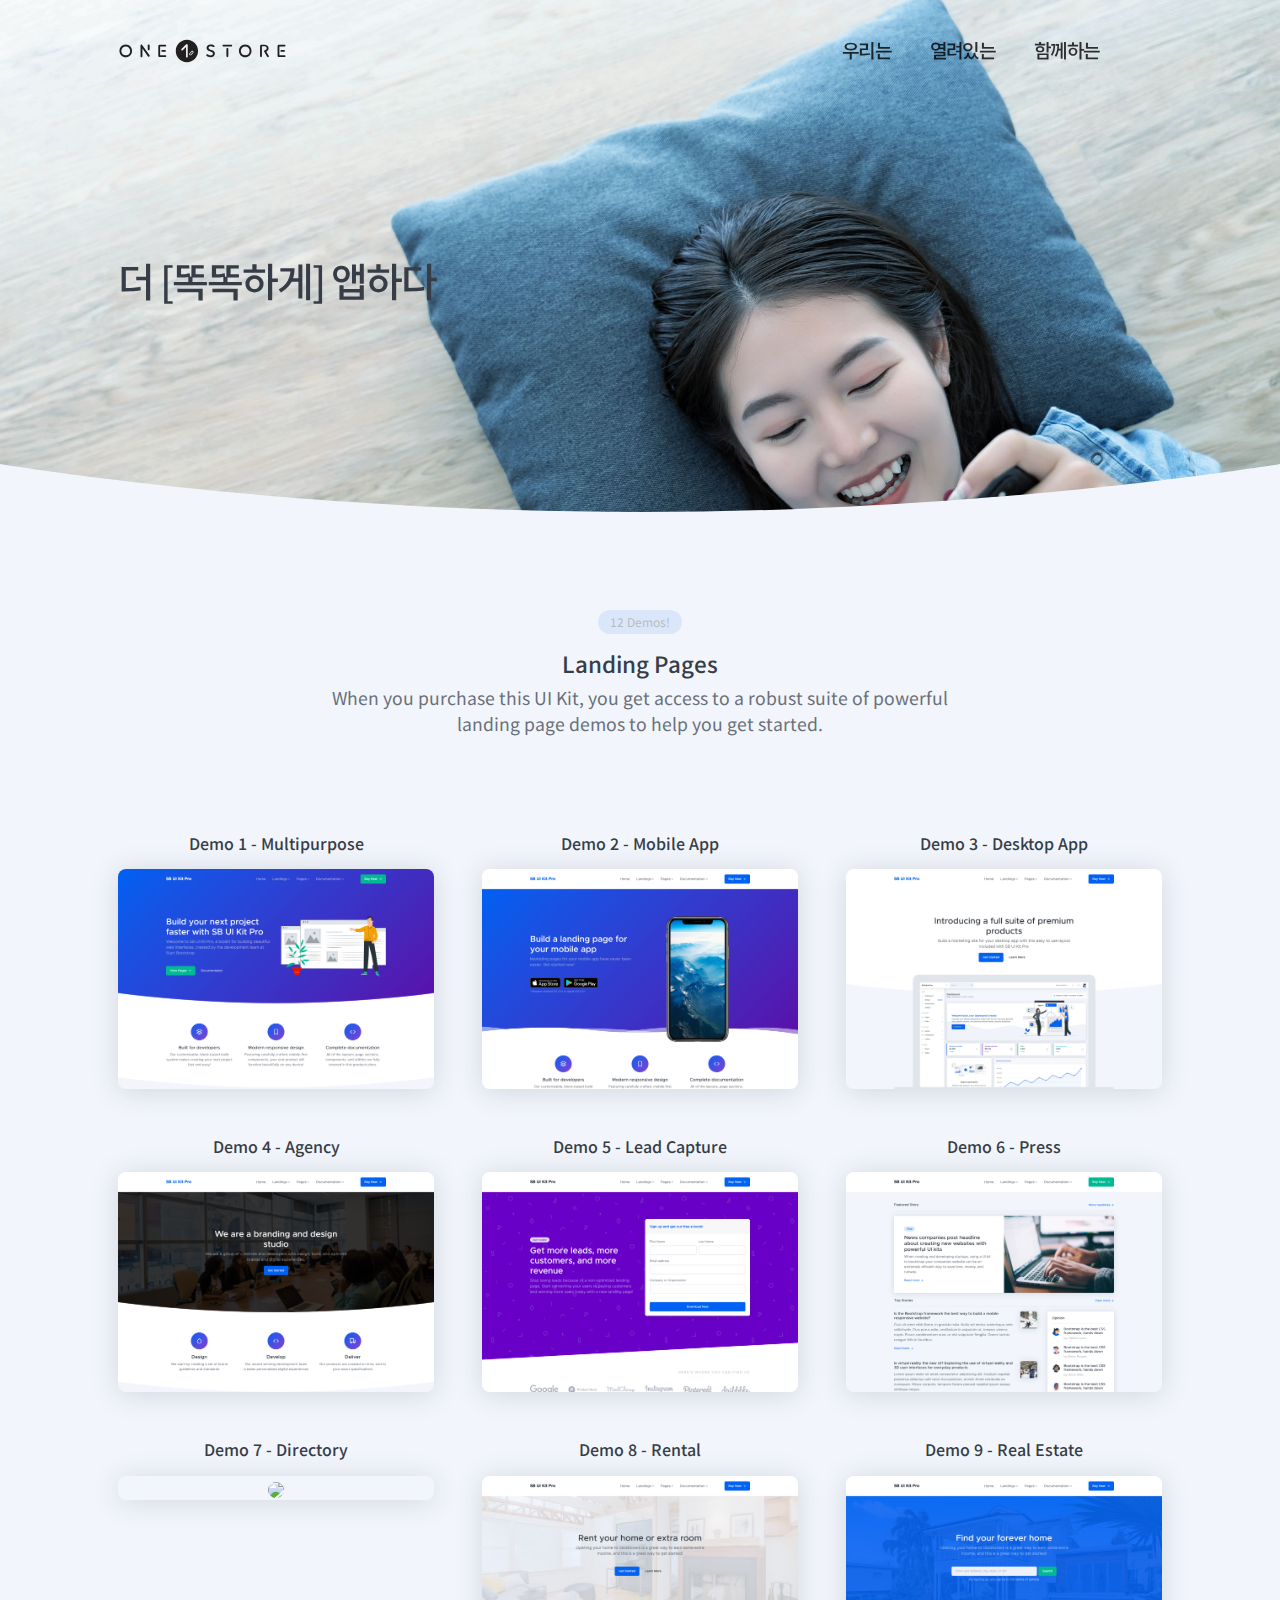
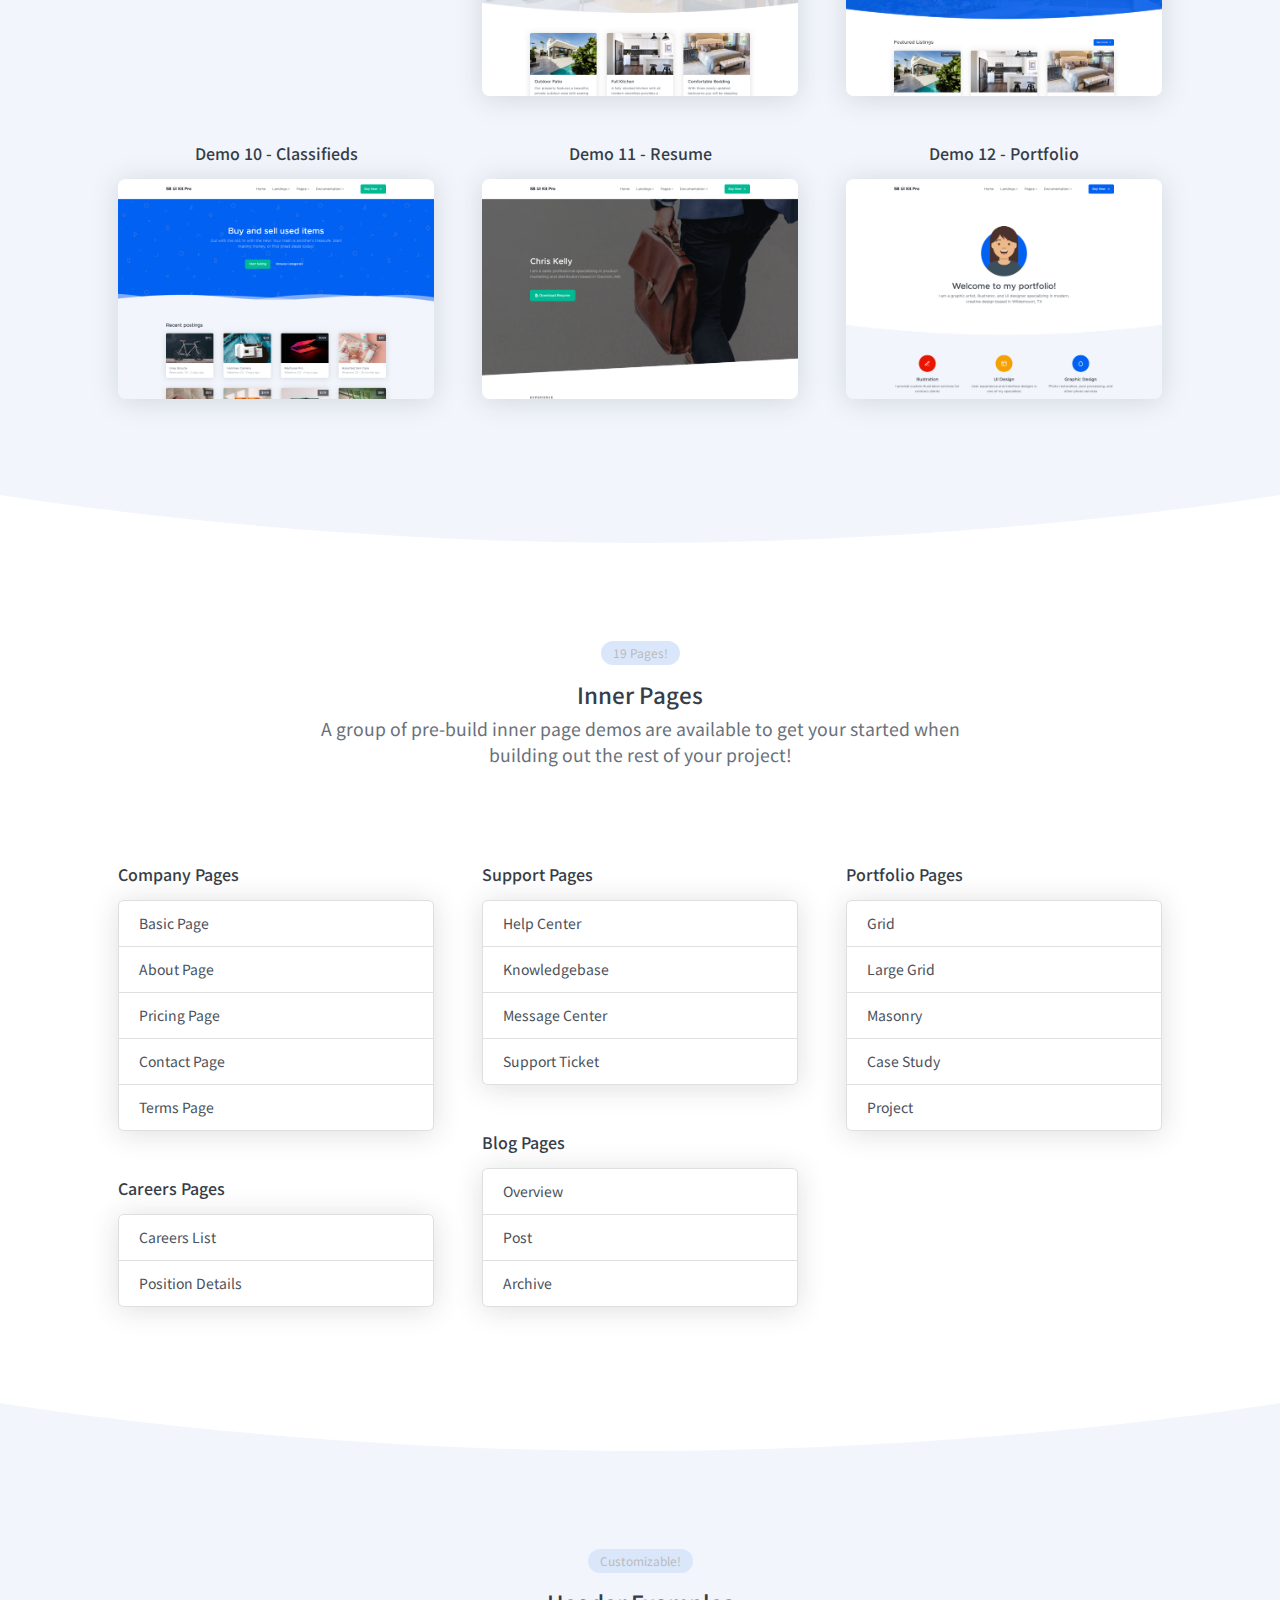
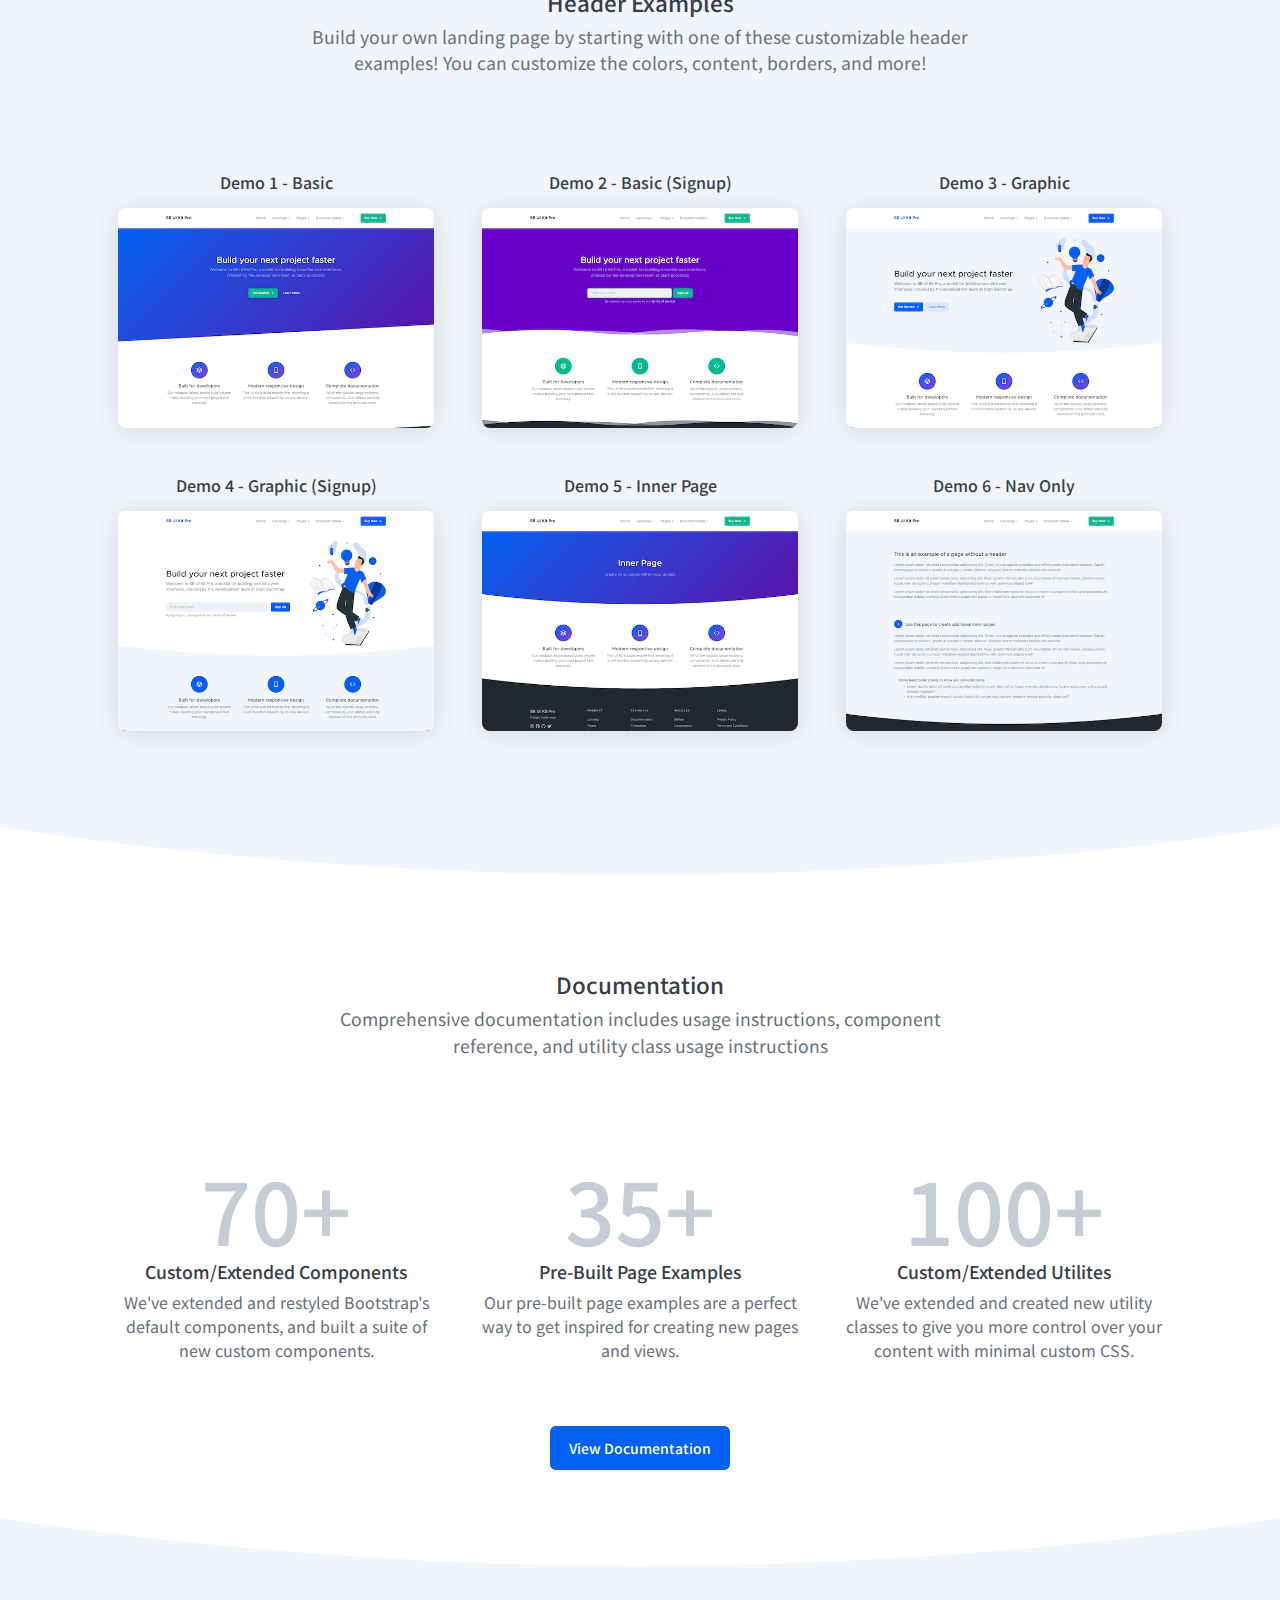
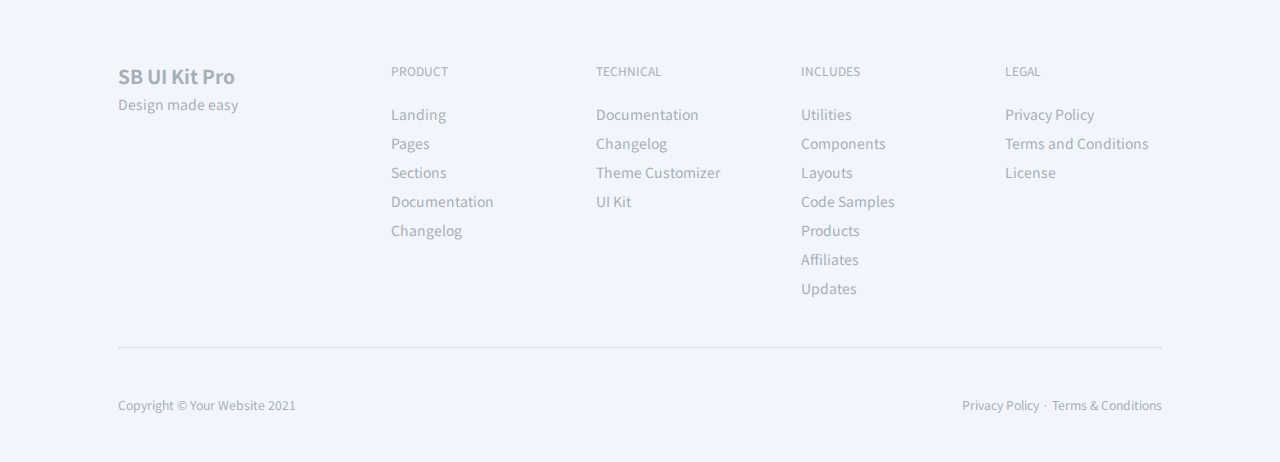
==== commit 9b7cd5c1: "210117" ====
--- a/index.html
+++ b/index.html
@@ -23,7 +23,7 @@
                     <!-- Navbar-->
                     <nav class="navbar navbar-marketing navbar-expand-lg bg-transparent navbar-light fixed-top">
                         <div class="container">
-                            <a class="navbar-brand text-primary" href="index.html"><img src="assets/img/onestore/ci.png"></a><button class="navbar-toggler" type="button" data-toggle="collapse" data-target="#navbarSupportedContent" aria-controls="navbarSupportedContent" aria-expanded="false" aria-label="Toggle navigation"><i data-feather="menu"></i></button>
+                            <a class="navbar-brand text-primary" href="index.html"><img src="assets/img/onestore/navbar-logo_b.svg"></a><button class="navbar-toggler" type="button" data-toggle="collapse" data-target="#navbarSupportedContent" aria-controls="navbarSupportedContent" aria-expanded="false" aria-label="Toggle navigation"><i data-feather="menu"></i></button>
                             <div class="collapse navbar-collapse" id="navbarSupportedContent">
                                 <ul class="navbar-nav ml-auto mr-lg-5">
                                     <!-- <li class="nav-item"><a class="nav-link" href="index.html">Home </a></li> -->
@@ -147,7 +147,7 @@
                         </div>
                     </nav>
                     <!-- Page Header-->
-                    <header class="page-header page-header-light bg-white" style="background-image: url('assets/img/onestore/header-bg.png'); width:100%;">
+                    <header class="page-header page-header-light bg-white" style="background-image: url('assets/img/onestore/header_home.jpg'); background-size: cover; width:100%;">
                         <div class="page-header-content pt-5">
                             <div class="container">
                                 <div class="row align-items-center">
